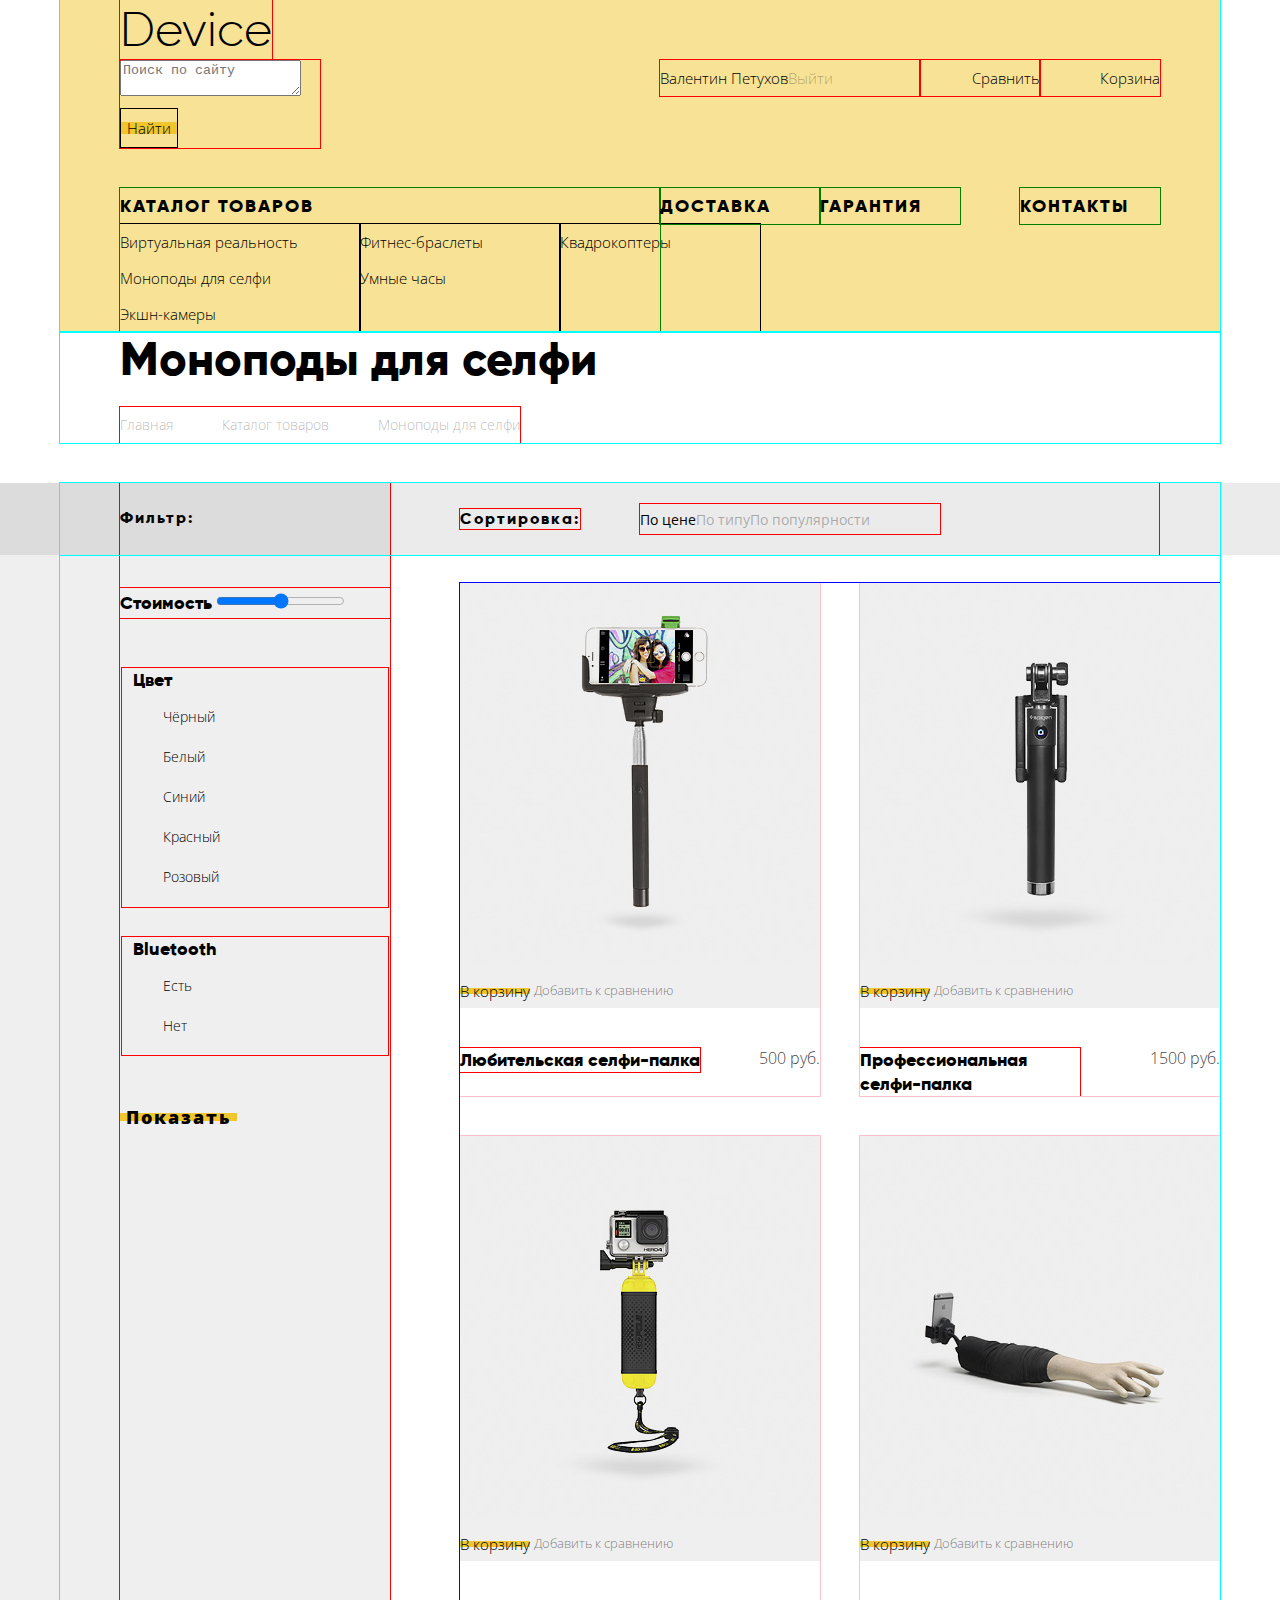
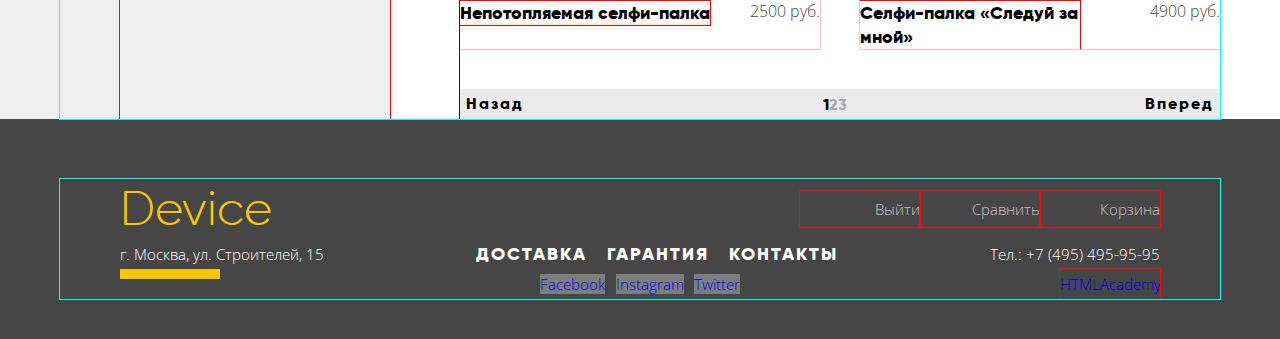
==== catalog-monopodes.html @ 59c5d72b "Сетка" ====
<!DOCTYPE html>
<html lang="ru">
  <head>
    <meta charset="utf-8">
    <title>HTML Academy: Девайс</title>
    <link href="https://fonts.googleapis.com/css?family=Open+Sans:300,400&amp;subset=cyrillic" rel="stylesheet">
    <link rel="stylesheet" href="css/normalize.css">
    <link rel="stylesheet" href="css/style.css">
  </head>
  <body>
  	<h1 class="visually-hidden">Интернет-магазин новейших гаджетов Device</h1>
  	<header class="main-header container">
    	<p class="logo in-header"><a href="index.html">Device</a></p>
  		<section class="main-header-user">
    		<h2 class="visually-hidden">Пользовательский блок</h2>
     		<form action="#" method="get" class="user-search-form">
     			<label for="header-search" class="visually-hidden">Поиск по сайту</label>
     			<textarea id="header-search" name="header-search" placeholder="Поиск по сайту"></textarea>
					<button class="btn user-search-btn" type="submit">Найти</button>
  			</form>
  			<ul class="user-actions-list in-header">
  				<li class="user-actions-item">
  					<ul class="user-login-list">
  						<li class="user-login-item">
  							<a href="#" class="user-name">Валентин Петухов</a>
  						</li>
  						<li class="user-login-item">
  							<a href="#" class="user-logout">Выйти</a>
  						</li>
  					</ul>
  				</li>
  				<li class="user-actions-item">
  					<a href="#" class="user-compare">Сравнить</a>
  				</li>
  				<li class="user-actions-item">
  					<a href="#" class="user-cart">Корзина</a>
  				</li>
  			</ul>
  		</section>
  		<nav class="main-navigation">
  			<h2 class="visually-hidden">Главное меню</h2>
  			<ul class="main-navigation-list in-header">
  				<li class="main-navigation-item">
  					<a href="#">Каталог товаров</a>
  					<div class="secondary-menu-container">
  						<ul class="secondary-menu-list">
  							<li class="secondary-menu-item"><a href="#">Виртуальная реальность</a></li>
  							<li class="secondary-menu-item"><a href="catalog-monopodes.html">Моноподы для селфи</a></li>
  							<li class="secondary-menu-item"><a href="#">Экшн-камеры</a></li>
  						</ul>
  						<ul class="secondary-menu-list">
  							<li class="secondary-menu-item"><a href="#">Фитнес-браслеты</a></li>
  							<li class="secondary-menu-item"><a href="#">Умные часы</a></li>
  						</ul>
  						<ul class="secondary-menu-list">
  							<li class="secondary-menu-item"><a href="#">Квадрокоптеры</a></li>
  						</ul>
  					</div>
  				</li>
  				<li class="main-navigation-item"><a href="#">Доставка</a></li>
  				<li class="main-navigation-item"><a href="#">Гарантия</a></li>
  				<li class="main-navigation-item"><a href="#">Контакты</a></li>
  			</ul>
  		</nav>
  	</header>
  	<main>
  		<div class="container">
  			<h1 class="page-title">Моноподы для селфи</h1>
  			
  			<ul class="breadcrumbs">
  			    		
  			    		<li><a href="index.html">Главная</a></li>
  			    		<li><a href="catalog.html">Каталог товаров</a></li>
  			    		<li class="breadcrumbs-current">Моноподы для селфи</li>
  			    		
  			    	</ul>
  		</div>
    	<div class="catalog-wrapper">
    		<div class="container">
    			<section class="filter">
    				
    			      	<h2>Фильтр:</h2>
    			      	
    			      	<div class="filter-cost">
    			      		
    			      		<label for="cost">Стоимость</label>
    			      		<input type="range" name="cost" id="cost">
    			      		
    			      	</div>
    			      	
    			      	<fieldset class="filter-color">
    			      		
    			      		<legend>Цвет</legend>
    			      		<ul class="filter-color-list">
    			      			<li class="filter-color-option">
    			      				<input class="visually-hidden filter-input filter-input-checkbox" type="checkbox" name="black" id="black" checked>
    			      				<label for="black">Чёрный</label>
    			      			</li>
    			      			<li class="filter-color-option">
    			      				<input class="visually-hidden filter-input filter-input-checkbox" type="checkbox" name="white" id="white">
    			      				<label for="white">Белый</label>
    			      			</li>
    			      			<li class="filter-color-option">
    			      				<input class="visually-hidden filter-input filter-input-checkbox" type="checkbox" name="blue" id="blue" checked>
    			      				<label for="blue">Синий</label>
    			      			</li>
    			      			<li class="filter-color-option">
    			      				<input class="visually-hidden filter-input filter-input-checkbox" type="checkbox" name="red" id="red" checked>
    			      				<label for="red">Красный</label>
    			      			</li>
    			      			<li class="filter-color-option">
    			      				<input class="visually-hidden filter-input filter-input-checkbox" type="checkbox" name="pink" id="pink">
    			      				<label for="pink">Розовый</label>
    			      			</li>
    			      		</ul>
    			      		
    			      	</fieldset>
    			      	
    			      	<fieldset class="filter-bluetooth">
    			      		
    			      		<legend>Bluetooth</legend>
    			      		<ul class="filter-bluetooth-list">
    			      			<li class="filter-bluetooth-option">
    			      				<input class="visually-hidden filter-input filter-input-radio" type="radio" name="bluetooth" id="yes" value="yes" checked>
    			      				<label for="yes">Есть</label>
    			      			</li>
    			      			<li class="filter-bluetooth-option">
    			      				<input class="visually-hidden filter-input filter-input-radio" type="radio" name="bluetooth" id="no" value="no" checked>
    			      				<label for="no">Нет</label>
    			      			</li>
    			      		</ul>
    			      		
    			      	</fieldset>
    			      	
    			      	<p class="filter-show">
    			      		<button class="btn filter-btn" type="submit">Показать</button>
    			      	</p>
    			      
    			</section>
    			<div class="sort-and-catalog">
    				<section class="sort">
    					
    					<div class="container">
    						<h2>Сортировка:</h2>
    						
    						<ul class="sort-list">
    							<li class="sort-item sort-item-current"><a href="#">По цене</a></li>
    							<li class="sort-item"><a href="#">По типу</a></li>
    							<li class="sort-item"><a href="#">По популярности</a></li>
    						</ul>
    						
    						<ul class="sort-controls">
    							<li class="sort-controls-item">
    								<a href="#" class="sort-up">По возрастанию</a>
    							</li>
    							<li class="sort-controls-item sort-controls-item-current">
    								<a href="#" class="sort-down">По убыванию</a>
    							</li>
    						</ul>
    					</div>
    					
    				</section>
    				
    				<section class="catalog">
    					
    				      	<h2 class="visually-hidden">Подходящие товары</h2>
    				      	
    				      	<ul class="catalog-list">
    				      		
    				      		<li class="catalog-item">
    				      		<div class="catalog-item-info">
    				      			<h3>Любительская селфи-палка</h3>
    				      			<span class="catalog-item-price">500 руб.</span>
    				      		</div>
    				      		<div class="catalog-item-picture">
    				      			<img src="img/catalog1.jpg" alt="Любительская селфи-палка" width="360" height="380">
    				      			<a href="#" class="catalog-item-hover btn catalog-item-btn">В корзину</a>
    				      			<a href="#" class="catalog-item-hover catalog-compare">Добавить к сравнению</a>
    				      		</div>
    				      	</li>
    				      		<li class="catalog-item">
    				      		<div class="catalog-item-info">
    				      			<h3>Профессиональная селфи-палка</h3>
    				      			<span class="catalog-item-price">1500 руб.</span>
    				      		</div>
    				      		<div class="catalog-item-picture">
    				      			<img src="img/catalog2.jpg" alt="Профессиональная селфи-палка" width="360" height="380">
    				      			<a href="#" class="catalog-item-hover btn catalog-item-btn">В корзину</a>
    				      			<a href="#" class="catalog-item-hover catalog-compare">Добавить к сравнению</a>
    				      		</div>
    				      	</li>
    				      		<li class="catalog-item">
    				      		<div class="catalog-item-info">
    				      			<h3>Непотопляемая селфи-палка</h3>
    				      			<span class="catalog-item-price">2500 руб.</span>
    				      		</div>
    				      		<div class="catalog-item-picture">
    				      			<img src="img/catalog3.jpg" alt="Непотопляемая селфи-палка" width="360" height="380">
    				      			<a href="#" class="catalog-item-hover btn catalog-item-btn">В корзину</a>
    				      			<a href="#" class="catalog-item-hover catalog-compare">Добавить к сравнению</a>
    				      		</div>
    				      	</li>
    				      		<li class="catalog-item catalog-item-new">
    				      		<div class="catalog-item-info">
    				      			<h3>Селфи-палка «Следуй за мной»</h3>
    				      			<span class="catalog-item-price">4900 руб.</span>
    				      		</div>
    				      		<div class="catalog-item-picture">
    				      			<img src="img/catalog4.jpg" alt="Селфи-палка «Следуй за мной»" width="360" height="380">
    				      			<a href="#" class="catalog-item-hover btn catalog-item-btn">В корзину</a>
    				      			<a href="#" class="catalog-item-hover catalog-compare">Добавить к сравнению</a>
    				      		</div>
    				      	</li>
    				      		
    				      	</ul>
    				      	
    				      	<div class="pagination">
    				      		<button class="pagination-btn pagination-btn-prev" type="button">Назад</button>
    				      		<ul class="pagination-list">
    				      		    			
    				      		  <li class="pagination-item pagination-item-current"><a>1</a></li>
    				      		  <li class="pagination-item"><a href="#">2</a></li>
    				      		  <li class="pagination-item"><a href="#">3</a></li>
    				      		    			
    				      		</ul>
    				      		<button class="pagination-btn pagination-btn-next" type="button">Вперед</button>
    				      	</div>
    				      	
    				</section>
    			</div>
    		</div>
    	</div>
   	</main>
  	<footer class="main-footer">
  		<div class="container">
				<section class="main-footer-user">
     			<h2 class="visually-hidden">Пользовательский блок</h2>
     			<p class="logo in-footer"><a href="index.html">Device</a></p>
     			<ul class="user-actions-list in-footer">
  					<li class="user-actions-item">
  					<a href="#">Выйти</a>
  				</li>
  					<li class="user-actions-item">
  					<a href="#">Сравнить</a>
  				</li>
  					<li class="user-actions-item">
  					<a href="#">Корзина</a>
  				</li>
  				</ul>
				</section>
				<section class="main-footer-conditions">
					<h2 class="visually-hidden">Условия покупки</h2>
					<p class="address">г. Москва, ул. Строителей, 15</p>
  				<ul class="main-navigation-list in-footer">
  					<li class="main-navigation-item"><a href="#">Доставка</a></li>
  					<li class="main-navigation-item"><a href="#">Гарантия</a></li>
  					<li class="main-navigation-item"><a href="#">Контакты</a></li>
  				</ul>
  				<p class="phone">Тел.: +7 (495) 495-95-95</p>
				</section>
				<section class="main-footer-social">
					<h2 class="visually-hidden">Device в социальных сетях</h2>
					<ul class="social-buttons">
  					<li><a class="social-btn social-fb" href="#">Facebook</a></li>
  					<li><a class="social-btn social-in" href="#">Instagram</a></li>
  					<li><a class="social-btn social-tw" href="#">Twitter</a></li>
  				</ul>
  				<p class="copyright">
  					<a class="copyright-icon" href="https://htmlacademy.ru/intensive/htmlcss">HTMLAcademy</a>
  				</p>
				</section>
  		</div>
  	</footer>
  </body>
</html>
---- css/style.css ----
/*  1 Базовая стилизация  */

@font-face {
	font-family: "Gilroy";
	font-style: normal;
	font-weight: 300;
	src: url("../fonts/gilroylight.woff2") format("woff2"),
			 url("../fonts/gilroylight.woff") format("woff");
}

@font-face {
	font-family: "Gilroy";
	font-style: normal;
	font-weight: 900;
	src: url("../fonts/gilroyextrabold.woff2") format("woff2"),
			 url("../fonts/gilroyextrabold.woff") format("woff");
}

/*  1.1 Базовая стилизация всей страницы */

html {
	box-sizing: border-box;
}

*,
*::before,
*::after {
	box-sizing: inherit;
}

body {
	margin: 0;
	padding: 0;
	
	font-family: "Open Sans", "Arial", sans-serif;
	font-size: 15px;
	line-height: 30px;
	font-weight: 300;
	color: #464646;
	
	background-color: #ffffff;
}

.visually-hidden {
	position: absolute;
	width: 1px;
	height: 1px;
	margin: -1px;
	border: 0;
	padding: 0;
	clip: rect(0, 0, 0, 0);
	overflow: hidden;
}

a {
	text-decoration: none;
}

.btn {
	font: inherit;
	
	text-align: center;
	color: rgba(0, 0, 0, 1);
	vertical-align: middle;
	
	background-color: transparent;
	background-image: linear-gradient(to bottom, transparent 33%, #f0c52e 33%, #f0c52e 66%, transparent 66%);
	border: none;
}

.btn:hover,
.btn:focus {
	background-color: #f0c52e;
	color: rgba(0, 0, 0, 1);
}

.btn:active {
	color: rgba(0, 0, 0, 0.3);
}

/*  1.2 Базовая стилизация шапки */

.main-header {
	color: #000000;
	font-size: 15px;
	line-height: 36px;
	
	background-color: #f7e296;
}

.logo {
	margin: 0;
	padding: 0;
}

.logo a {
	font-family: "Gilroy", "Arial", sans-serif;
	font-size: 48px;
	line-height: 60px;
}

.logo.in-header a {
	color: rgba(0, 0, 0, 1);
}

.logo.in-header a[href]:hover,
.logo.in-header a[href]:focus {
	color: rgba(0, 0, 0, 0.6);
}

.logo.in-header a[href]:active {
	color: rgba(0, 0, 0, 0.3);
}

.user-search-form input[type="search"] {
	background-color: transparent;
	border: none;
	outline: 1px solid black;
}

.user-search-label {
	opacity: 0.3;
}
/*
.user-search-form input[type="search"] ~ .user-search-btn {
	opacity: 0;
}

.user-search-form input[type="search"]:focus ~ .user-search-btn {
	opacity: 1;
}
*/
.user-search-form input[type="search"]:hover + .user-search-label {
	opacity: 0.6;
}

.user-search-form input[type="search"]:focus {
	border-bottom: 1px solid black;
	outline: none;
}
/*
.user-search-form input[type="search"]:focus + .user-search-label {
	opacity: 0;
}
*/
.user-search-btn {
	font: inherit;
	border: 1px solid #000000;
	background-color: transparent;
}

.user-search-btn:hover,
.user-search-btn:focus,
.user-search-btn:active {
	background-color: #000000;
	color: #ffffff;
}

.user-search-btn:active {
	color: rgba(255, 255, 255, 0.3);
}

.user-actions-list,
.user-login-list,
.main-navigation-list,
.secondary-menu-list {
	list-style: none;
	margin: 0;
	padding: 0;
}

.user-actions-list a {
	color: #000000;
	background-color: transparent;
}

.user-actions-list .user-name,
.user-actions-list .user-login {
	color: #000000;
}

.user-actions-list .user-logout {
	color: rgba(0, 0, 0, 0.3);
}

.user-actions-list a:hover,
.user-actions-list a:focus {
	color: rgba(0, 0, 0, 0.6);
}

.user-actions-list .user-logout:hover,
.user-actions-list .user-logout:focus {
	color: rgba(0, 0, 0, 1);
}

.user-actions-list a:active {
	color: rgba(0, 0, 0, 0.3);
}

.user-actions-list .user-logout:active {
	color: rgba(0, 0, 0, 0.6);
}

.user-actions-item {
	text-align: right;
}


.main-navigation-list a {
	color: #000000;
}

.main-navigation-list a:hover,
.main-navigation-list a:focus {
	color: rgba(0, 0, 0, 0.6);
}

.main-navigation-list a:active {
	color: rgba(0, 0, 0, 0.3);
}

.main-navigation-item > a {
	text-transform: uppercase;
	font-family: "Gilroy", "Arial", sans-serif;
	font-weight: 900;
	font-size: 18px;
	line-height: 24px;
	letter-spacing: 2px;
}

/*  1.3 Базовая стилизация основного содержимого главной страницы*/
/*  1.3.1 Базовая стилизация промо-слайдера  */

.promo-slides-list,
.slider-controls {
	list-style: none;
	margin: 0;
	padding: 0;
}

.slide-title {
	font-family: "Gilroy", "Arial", sans-serif;
	font-weight: 900;
	font-size: 47px;
	line-height: 56px;
	color: #000000;
}

.slide-detail-btn {
	font-family: "Gilroy", "Arial", sans-serif;
	font-weight: 900;
	font-size: 18px;
	line-height: 24px;
	letter-spacing: 2px;
}

.slide-info-table thead {
	font-size: 13px;
	line-height: 20px;
}

.slide-info-table tbody {
	font-family: "Gilroy", "Arial", sans-serif;
	font-weight: 300;
	font-size: 36px;
	line-height: 42px;
	color: #000000;
}

/*  1.3.2 Базовая стилизация галереи продуктов  */

.product-list {
	list-style: none;
	margin: 0;
	padding: 0;
}

.product-item h3 {
	font-family: "Gilroy", "Arial", sans-serif;
	font-weight: 900;
	font-size: 18px;
	line-height: 24px;
	color: #000000;
}

.product-image {
	background-color: rgba(240, 197, 46, 0.5);
}

.product-item:hover .product-image,
.product-item:focus .product-image {
	background-color: rgba(240, 197, 46, 1);
}

.product-item:active .product-image {
	background-color: rgba(240, 197, 46, 1);
}

.product-item:active img,
.product-item:active h3 {
	opacity: 0.3;
}

/*  1.3.3 Базовая стилизация слайдера сервисов  */

.services {
	background-color: #e5e5e5;
}

.service-buttons,
.service-list {
	list-style: none;
	margin: 0;
	padding: 0;
}

.service-btn {
	font-family: "Gilroy", "Arial", sans-serif;
	font-weight: 900;
	font-size: 18px;
	line-height: 24px;
	letter-spacing: 2px;
	cursor: pointer;
}

.service-btn:active,
.service-btn-current,
.service-btn-current:hover,
.service-btn-current:focus,
.service-btn-current:active {
	background-color: #000000;
	background-image: none;
	color: #f7e184;
	cursor: default;
}

.service-title {
	font-family: "Gilroy", "Arial", sans-serif;
	font-weight: 900;
	font-size: 47px;
	line-height: 55px;
	color: #000000;
}

/*  1.3.4 Базовая стилизация галереи брэндов */

.brand-list {
	list-style: none;
	margin: 0;
	padding: 0;
}

.brand-item {
	cursor: pointer;
}

.brand-item img {
	opacity: 0.2;
}

.brand-item:hover img {
	opacity: 1;
}

/*  1.3.5 Базовая стилизация блока О НАС и КОНТАКТЫ */

.about-us-title,
.contacts-title {
	margin: 0;
	padding: 0;
	font-family: "Gilroy", "Arial", sans-serif;
	font-weight: 900;
	font-size: 47px;
	line-height: 55px;
	color: #000000;
}

.delivery-list {
	list-style: none;
	margin: 0;
	padding: 0;
}

.delivery-item {
	font-family: "Gilroy", "Arial", sans-serif;
	font-weight: 900;
	font-size: 16px;
	line-height: 40px;
	color: #000000;
}

/*  1.4 Базовая стилизация основного содержимого внутренних страниц*/

/*  1.4.1 Базовая стилизация хлебных крошек*/

.page-title {
	font-family: "Gilroy", "Arial", sans-serif;
	font-weight: 900;
	font-size: 47px;
	line-height: 55px;
	color: #000000;
}

.breadcrumbs {
	list-style: none;
	margin: 0;
	padding: 0;
}

.breadcrumbs a,
.breadcrumbs-current {
	font-size: 14px;
	line-height: 36px;
	color: rgba(0, 0, 0, 0.3);
}

.breadcrumbs a:hover,
.breadcrumbs a:focus {
	color: rgba(0, 0, 0, 0.6);
}

.breadcrumbs a:active {
	color: rgba(0, 0, 0, 0.1);
}

/*  1.4.2 Базовая стилизация фильтра*/

.filter {
	background-color: #efefef;
}

.filter h2,
.sort h2 {
	font-family: "Gilroy", "Arial", sans-serif;
	font-weight: 900;
	font-size: 16px;
	line-height: 20px;
	color: #000000;
	letter-spacing: 2px;
}

.filter-cost label,
.filter-color legend,
.filter-bluetooth legend {
	font-family: "Gilroy", "Arial", sans-serif;
	font-weight: 900;
	font-size: 18px;
	line-height: 24px;
	color: #000000;
}

.filter-color,
.filter-bluetooth {
	border: none;
}

.filter-color-list,
.filter-bluetooth-list {
	list-style: none;
	margin: 0;
	padding: 0;
} 

.filter-color-option label,
.filter-bluetooth-option label {
	font-size: 14px;
	line-height: 40px;
	color: #000000;
}

.filter-btn {
	font-size: 18px;
	line-height: 24px;
	letter-spacing: 2px;
	font-weight: 900;
}

/*  1.4.3 Базовая стилизация сортировки*/

.sort {
	background-color: rgba(0, 0, 0, 0.08);
}

.sort-list,
.sort-controls {
	list-style: none;
	margin: 0;
	padding: 0;
}

.sort-item a {
	font-weight: 400;
	font-size: 14px;
	line-height: 18px;
	color: rgba(0, 0, 0, 0.3);
}

.sort-item a:hover,
.sort-item a:focus {
	color: rgba(0, 0, 0, 0.6);
}

.sort-item a:active {
	color: rgba(0, 0, 0, 1);
}

.sort-item-current a,
.sort-item-current a:hover,
.sort-item-current a:focus,
.sort-item-current a:active {
	color: rgba(0, 0, 0, 1);
}

.sort-controls-item a {
	font-size: 0;
}

/*  1.4.4 Базовая стилизация каталога*/

.catalog {
	background-color: #ffffff;
}

.catalog-list {
	list-style: none;
	margin: 0;
	padding: 0;
}

.catalog-item h3 {
	font-family: "Gilroy", "Arial", sans-serif;
	font-weight: 900;
	font-size: 18px;
	line-height: 24px;
	color: #000000;
}

.catalog-item-price {
	font-weight: 300;
	font-size: 16px;
	line-height: 20px;
}

.catalog-item-picture {
	background-color: #efefef;
}

.catalog-compare {
	font-size: 13px;
	line-height: 36px;
	color: rgba(0, 0, 0, 0.5);
}

.catalog-compare:hover,
.catalog-compare:focus {
	color: rgba(0, 0, 0, 1);
}

.catalog-compare:active {
	color: rgba(0, 0, 0, 0.2);
}

.pagination-list {
	list-style: none;
	margin: 0;
	padding: 0;
}

.pagination {
	background-color: rgba(0, 0, 0, 0.08);
}

.pagination-item a {
	font-family: "Gilroy", "Arial", sans-serif;
	font-weight: 900;
	font-size: 16px;
	line-height: 20px;
	color: rgba(0, 0, 0, 0.3);
}

.pagination-item a:hover,
.pagination-item a:focus {
	color: rgba(0, 0, 0, 0.6);
}

.pagination-item a:active {
	color: rgba(0, 0, 0, 1);
}

.pagination-item-current a,
.pagination-item-current a:hover,
.pagination-item-current a:focus,
.pagination-item-current a:active {
	color: rgba(0, 0,0, 1);
}

.pagination-btn {
	border: none;
	background-color: transparent;
	font-family: "Gilroy", "Arial", sans-serif;
	font-weight: 900;
	font-size: 16px;
	line-height: 20px;
	color: rgba(0, 0, 0, 1);
	letter-spacing: 2px;
}

.pagination-btn:hover,
.pagination-btn:focus {
	background-color: rgba(0, 0, 0, 0.08);
}

.pagination-btn:active {
	background-color: rgba(0, 0, 0, 0.08);
	color: rgba(0, 0, 0, 0.3);
}

/*  1.5 Базовая стилизация подвала */

.main-footer {
	background-color: #464646;
	color: #ffffff;
}

.logo.in-footer a {
	color: #ffc600;
}

.logo.in-footer a[href]:hover,
.logo.in-footer a[href]:focus {
	opacity: 0.6;
}

.logo.in-footer a[href]:active {
	opacity: 0.3;
}

.user-actions-list.in-footer a {
	color: rgba(255, 255, 255, 0.7);
	line-height: 36px;
}

.user-actions-list.in-footer a:hover,
.user-actions-list.in-footer a:focus {
	color: rgba(255, 255, 255, 1);
}

.user-actions-list.in-footer a:active {
	color: rgba(255, 255, 255, 0.3);
}

.main-navigation-list.in-footer a {
	color: rgba(255, 255, 255, 1);
}

.main-navigation-list.in-footer a:hover,
.main-navigation-list.in-footer a:focus {
	color: rgba(255, 255, 255, 0.6);
}

.main-navigation-list.in-footer a:active {
	color: rgba(255, 255, 255, 0.3);
}

.social-buttons {
	list-style: none;
	margin: 0;
	padding: 0;
}

.social-btn {
	background-color: rgba(255, 255, 255, 0.3);
}

.social-btn:hover,
.social-btn:focus {
	background-color: rgba(255, 255, 255, 0.6);
}

.social-btn:active {
	background-color: rgba(255, 255, 255, 0.1);
}

/*  1.6 Базовая стилизация модальных окон */

.btn-close {
	border: none;
	background-color: rgba(240, 197, 46, 0.5);
}

.btn-close:hover,
.btn-close:focus {
	background-color: rgba(240, 197, 46, 1);
	outline: none;
	border: none;
}

.btn-close:active {
	outline: none;
	border: none;
	background-color: rgba(240, 197, 46, 0.3);
}


/*  1.6.1 Базовая стилизация формы обратной связи */

.feedback-form {
	background-color: #ffffff;
	
}

.feedback-form label {
	font-family: "Gilroy", "Arial", sans-serif;
	font-weight: 900;
	font-size: 18px;
	line-height: 18px;
	color: #000000;
}

.feedback-form input[type="text"],
.feedback-form input[type="email"],
.feedback-form textarea {
	border: none;
	background-color: rgba(229, 229, 229, 0.5);
	color: rgba(70, 70, 70, 0.4);
}

.feedback-form input[type="text"]:hover,
.feedback-form input[type="email"]:hover,
.feedback-form textarea:hover {
	background-color: rgba(229, 229, 229, 0.8);
}

.feedback-form input[type="text"]:focus,
.feedback-form input[type="email"]:focus,
.feedback-form textarea:focus {
	background-color: #ffffff;
	outline: 3px solid #f0c52e;
	color: rgba(70, 70, 70, 1);
} 

.feedback-form input[type="text"]:invalid,
.feedback-form input[type="email"]:invalid,
.feedback-form textarea:invalid {
	background-color: rgba(237, 181, 181, 0.5);
	color: rgba(70, 70, 70, 0.4);
} 

/*  1.6.2 Базовая стилизация карты */

/*  2 Сетка  */
/*  2.1 Центровщик для всего проекта  */

.container {
	width: 1160px;
	margin: 0 auto;
	padding: 0 60px;
	
	outline: 1px solid aqua;
}

/*  2.2 Сетка шапки  */

.main-header {
	display: flex;
	flex-direction: column;
	align-items: stretch;
}

.logo.in-header {
	outline: 1px solid red;
	align-self: flex-start;
}

.main-header-user {
	display: flex;
	justify-content: space-between;
	margin-bottom: 40px;
	align-items: flex-start;
}

.user-search-form {
	outline: 1px solid red;
	width: 200px;
}

.user-actions-list {
	width: 500px;
	display: flex;
}

.in-header .user-actions-item {
	width: 120px;
	outline: 1px solid red;
}

.in-header .user-actions-item:first-child {
	flex-grow: 1;
}

.user-login-list {
	display: flex;
}

.main-navigation-list {
	display: flex;
}

.in-header .main-navigation-item:nth-child(1) {
	outline: 1px solid green;
	width: 540px;
}

.in-header .main-navigation-item:nth-child(2) {
	width: 160px;
	outline: 1px solid green;
	align-self: flex-start;
}

.in-header .main-navigation-item:nth-child(3) {
	width: 140px;
	outline: 1px solid green;
	align-self: flex-start;
}

.in-header .main-navigation-item:nth-child(4) {
	width: 140px;
	outline: 1px solid green;
	margin-left: 60px;
	align-self: flex-start;
}

.secondary-menu-list {
	width: 200px;
	flex-shrink: 0;
	outline: 1px solid black;
}

.secondary-menu-list:first-child {
	width: 240px;
}

.secondary-menu-container {
	display: flex;
}

/*  2.3 Сетка основного содержимого главной страницы*/
/*  2.3.1 Сетка промо-слайдера  */

.promo-slider {
	position: relative;
	margin-bottom: 100px;
	display: flex;
	flex-direction: column;
	align-items: flex-end;
}

.promo-slides-item {
	display: flex;
	justify-content: flex-end;
}

.promo-slides-item:nth-child(1) .slide-image {
	width: 384px;
	outline: 1px solid pink;
}

.promo-slides-item:nth-child(2) .slide-image {
	width: 345px;
	outline: 1px solid pink;
}

.promo-slides-item:nth-child(3) .slide-image {
	width: 526px;
	outline: 1px solid pink;
}

.slide-info {
	width: 500px;
	
	outline: 1px solid red;
}

.slider-controls {
	width: 350px;
	outline: 1px solid red;
	display: flex;
	justify-content: space-between;
}

/*  2.3.2 Сетка галереи продуктов  */

.product-gallery {
	margin-bottom: 100px;
}

.product-list {
	display: flex;
	justify-content: space-between;
	margin-left: -60px;
	margin-right: -60px;
}

.product-item {
	width: 160px;
	outline: 1px solid red;
}

.product-name {
	margin: 0;
	padding: 0;
}

.product-image {
	width: 160px;
	height: 160px;
	margin-bottom: 40px;
	display: flex;
	justify-content: center;
	align-items: center;
}

/*  2.3.3 Сетка слайдера сервисов  */

.services {
	margin-bottom: 100px;
}

.services .container {
	display: flex;
	justify-content: space-between;
}

.service-buttons {
	width: 280px;
	margin-left: -60px;
	outline: 1px solid red;
}

.service-list {
	width: 700px;
	outline: 1px solid blue;
}

.service-item {
	padding-right: 280px;
}

.service-title {
	margin: 0;
	padding: 0;
}

/*  2.3.4 Сетка галереи брэндов */

.brand-gallery {
	margin-bottom: 100px;
}

.brand-list {
	margin-left: -60px;
	margin-right: -60px;
	display: flex;
	justify-content: space-between;
}

.brand-item {
	width: 260px;
	outline: 1px solid red;
}

/*  2.3.5 Сутка блока О НАС и КОНТАКТЫ */

.about-container {
	display: flex;
	justify-content: space-between;
}

.about-us {
	width: 560px;
	outline: 1px solid red;
	margin-left: -60px;
}

.contacts {
	width: 560px;
	outline: 1px solid red;
	margin-right: -60px;
}

.about-us,
.contacts {
	display: flex;
	flex-direction: column;
}

.delivery-list {
	margin-top: 50px;
	margin-bottom: 50px;
}

.about-us-btn,
.contacts-btn {
	margin-top: auto;
}

/*  2.4 Сетка основного содержимого внутренних страниц*/

/*  2.4.1 Сетка хлебных крошек*/

.page-title {
	margin: 0;
	padding: 0;
	margin-bottom: 20px;
}

.breadcrumbs {
	outline: 1px solid red;
	width: 400px;
	display: flex;
	justify-content: space-between;
	margin-bottom: 40px;
}

/*  2.4.2 Сетка фильтра*/

.catalog-wrapper {
	background-image: -webkit-gradient(linear, left top, right top, color-stop(50%, #efefef), color-stop(50%, #fff));
	background-image: linear-gradient(to right, #efefef 50%, #fff 50%);
}

.catalog-wrapper > .container {
	display: -webkit-box;
	display: -ms-flexbox;
	display: flex;
	-webkit-box-pack: justify;
	-ms-flex-pack: justify;
	justify-content: space-between;
	background-image: linear-gradient(to right, #efefef 330px, #fff 330px);
}

.filter {
	width: 270px;
	outline: 1px solid red;
	display: flex;
	flex-direction: column;
}

.filter h2 {
	margin: 0;
	padding: 0;
	padding-top: 25px;
	margin-bottom: 60px;
}

.filter-cost {
	outline: 1px solid red;
	margin-bottom: 50px;
}

.filter-color,
.filter-bluetooth {
	outline: 1px solid red;
	margin-bottom: 30px;
}

.filter-color-option,
.filter-bluetooth-option {
	padding-left: 30px;
}

/*  2.4.3 Сетка сортировки и каталога*/

.catalog {
	margin-top: 100px;
	width: 760px;
	outline: 1px solid blue;
}

.sort {
	position: absolute;
	left: 0;
	right: 0;
	background-color: rgba(0, 0, 0, 0.08);
}

.sort > .container {
	display: -webkit-box;
	display: -ms-flexbox;
	display: flex;
	-webkit-box-pack: end;
	-ms-flex-pack: end;
	justify-content: flex-end;
	align-items: center;
}

.sort h2 {
	margin: 0;
	padding: 0;
	outline: 1px solid red;
}

.sort-list {
	display: flex;
	width: 300px;
	outline: 1px solid red;
	margin-left: 60px;
}

.sort-controls {
	width: 60px;
	outline: 1px solid red;
	margin-right: -60px;
	margin-left: 220px;
}

.sort-and-catalog {
	width: 760px;
	margin-right: -60px;
}

.catalog-list {
	display: -webkit-box;
	display: -ms-flexbox;
	display: flex;
	-webkit-box-pack: justify;
	-ms-flex-pack: justify;
	justify-content: space-between;
	-ms-flex-wrap: wrap;
	flex-wrap: wrap;
}

.catalog-item {
	width: 360px;
	outline: 1px solid pink;
	display: flex;
	flex-direction: column-reverse;
	justify-content: flex-end;
	margin-bottom: 40px;
}

.catalog-item-picture {
	margin-bottom: 40px;
}

.catalog-item-info {
	display: flex;
	justify-content: space-between;
}

.catalog-item-info h3 {
	margin: 0;
	padding: 0;
	outline: 1px solid red;
	margin-bottom: auto;
}

.catalog-item:nth-child(2n) h3 {
	width: 220px;
}

.pagination {
	display: flex;
	justify-content: space-between;
}

.pagination-list {
	display: flex;
}

/*  2.5 Сетка подвала */

.main-footer {
	padding-top: 60px;
	padding-bottom: 40px;
}

.main-footer > .container {
	display: flex;
	flex-direction: column;
}

.main-footer-user {
	display: flex;
	justify-content: space-between;
	align-items: center;
}

.in-footer.user-actions-list {
	width: 360px;
}

.in-footer .user-actions-item {
	width: 120px;
	outline: 1px solid red;
}


.main-footer-conditions {
	display: flex;
	justify-content: space-between;
}

.main-footer-conditions .address,
.main-footer-conditions .phone {
	margin: 0;
	padding: 0;
}

.in-footer.main-navigation-list {
	flex-grow: 1;
	justify-content: center;
}

.in-footer .main-navigation-item {
	margin-right: 20px;
}

.in-footer .main-navigation-item:last-child {
	margin-right: 0;
}

.main-footer-social::before {
	
	content: "";
	width: 100px;
	height: 10px;
	background-color: #ffc600;
}

.main-footer-social {
	display: flex;
	justify-content: space-between;
}

.social-buttons {
	width: 200px;
	display: flex;
	justify-content: space-between;
	align-items: center;
}

.copyright {
	margin: 0;
	padding: 0;
	width: 100px;
	outline: 1px solid red;
}

/*  2.6 Сетка модальных окон */
/*  2.6.1 Сетка формы обратной связи */

.modal-feedback{
	width: 960px;
	margin-left: auto;
	margin-right: auto;
	outline: 1px solid red;
	padding: 90px 100px;
}

.feedback-form {
	outline: 1px solid black;
}

.feedback-row {
	display: flex;
	justify-content: space-between;
}

.feedback-input {
	margin: 0;
	padding: 0;
	width: 360px;
	outline: 1px solid green;
}

.feedback-input label {
	display: block;
}

.feedback-text {
	outline: 1px solid green;
}

.feedback-text textarea {
	width: 100%;
}


/*  2.6.2 Сетка карты */

.modal-map {
	width: 994px;
	margin-left: auto;
	margin-right: auto;
	outline: 1px solid red;
}
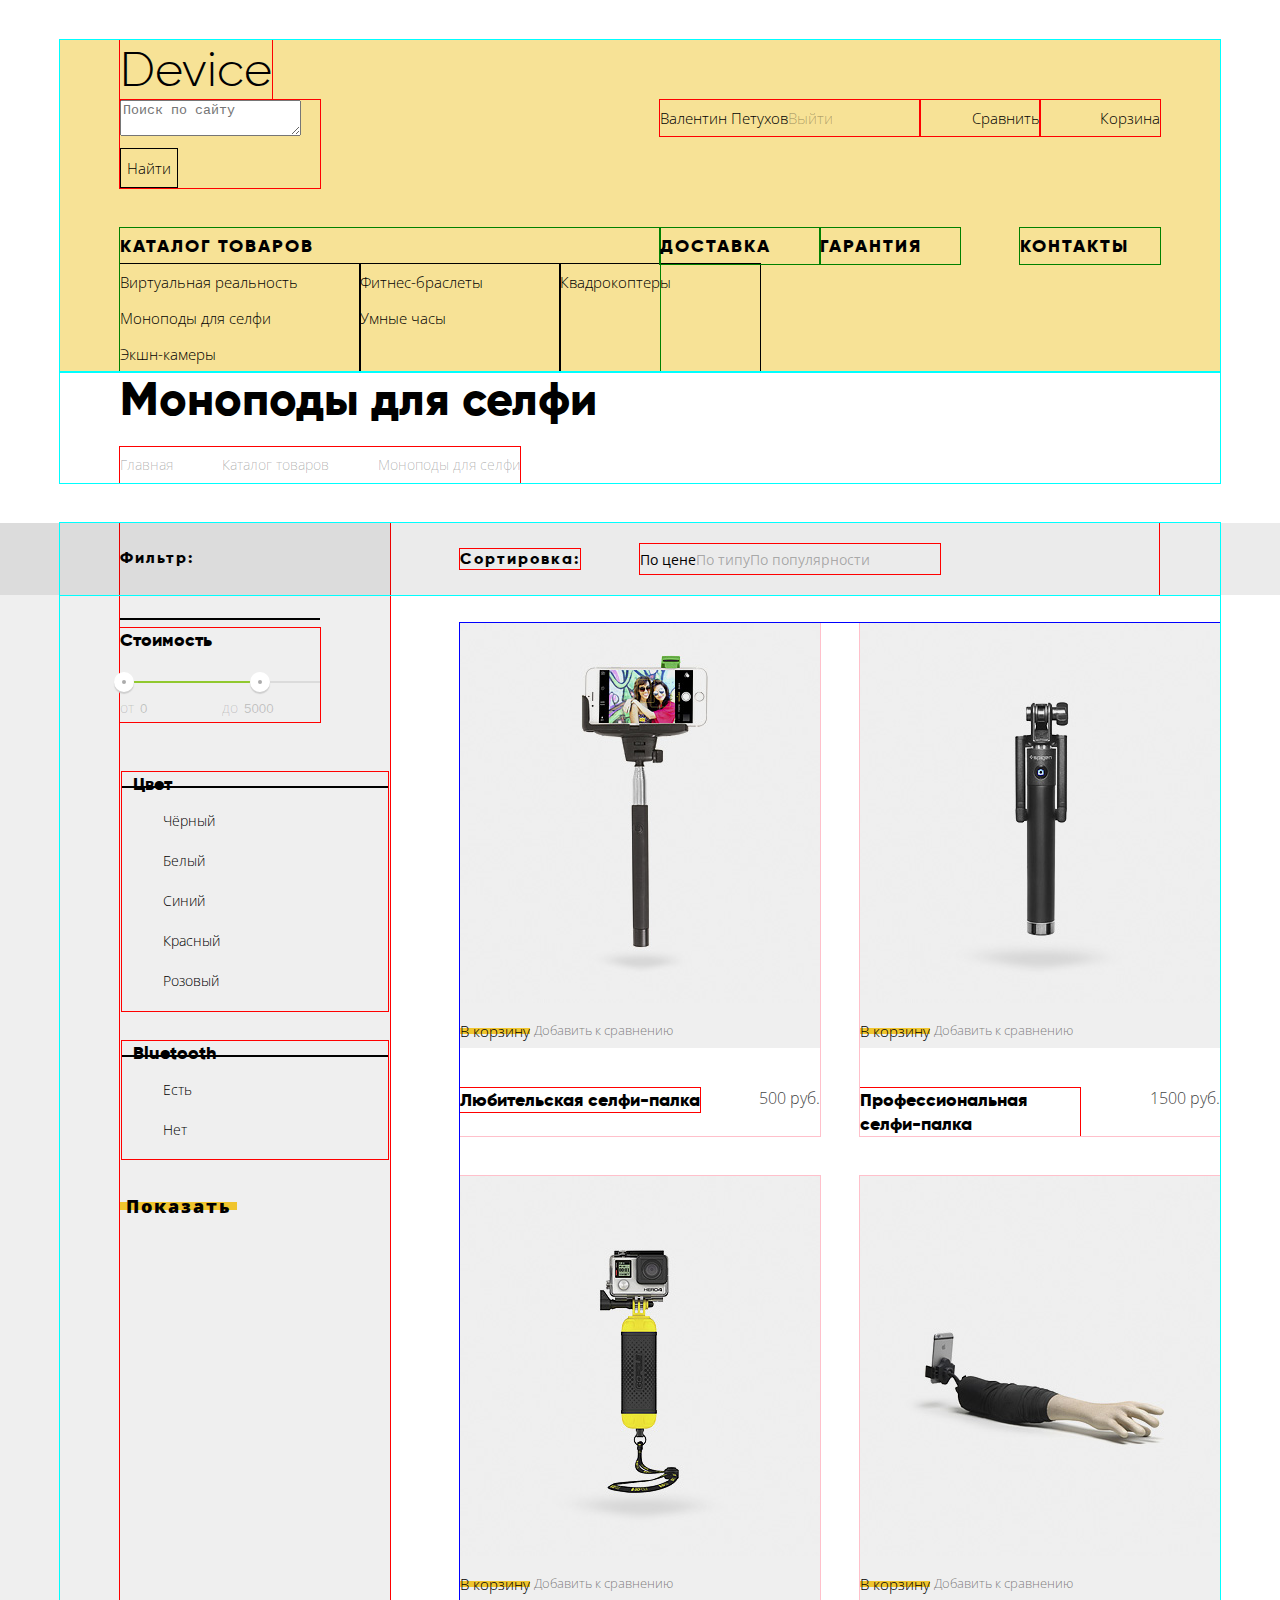
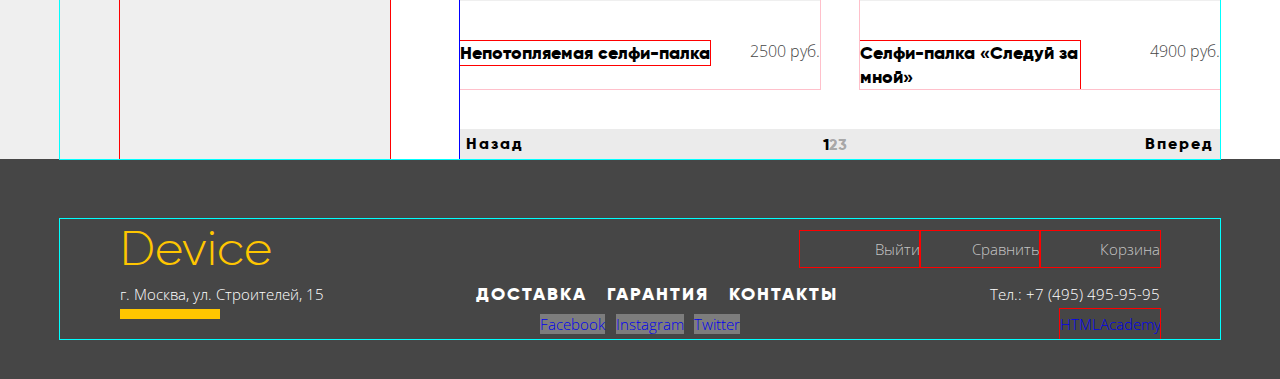
==== commit 3358e886: "Фильтр цены на странице каталога" ====
--- a/catalog-monopodes.html
+++ b/catalog-monopodes.html
@@ -16,7 +16,7 @@
      		<form action="#" method="get" class="user-search-form">
      			<label for="header-search" class="visually-hidden">Поиск по сайту</label>
      			<textarea id="header-search" name="header-search" placeholder="Поиск по сайту"></textarea>
-					<button class="btn user-search-btn" type="submit">Найти</button>
+					<button class="user-search-btn" type="submit">Найти</button>
   			</form>
   			<ul class="user-actions-list in-header">
   				<li class="user-actions-item">
@@ -81,60 +81,71 @@
     				
     			      	<h2>Фильтр:</h2>
     			      	
-    			      	<div class="filter-cost">
+    			      	<form action="#" class="filter-form" method="get">
+    			      		<div class="range-filter">
+    			      			<p class="range-name">Стоимость</p>
+    			      			<div class="range-controls">
+    			      				<div class="range-scale">
+    			      					<div class="range-bar"></div>
+    			      				</div>
+    			      				<div class="range-toggle range-toggle-min"></div>
+    			      				<div class="range-toggle range-toggle-max"></div>
+    			      			</div>
+    			      			<div class="price-controls">
+    			      				<label class="min-price">от <input type="text" name="min-price" value="0"></label>
+    			      				<label class="max-price">до <input type="text" name="max-price" value="5000"></label>
+    			      			</div>
+    			      			
+    			      		</div>
     			      		
-    			      		<label for="cost">Стоимость</label>
-    			      		<input type="range" name="cost" id="cost">
+    			      		<fieldset class="filter-color">
+    			      			
+    			      			<legend>Цвет</legend>
+    			      			<ul class="filter-color-list">
+    			      				<li class="filter-color-option">
+    			      					<input class="visually-hidden filter-input filter-input-checkbox" type="checkbox" name="black" id="black" checked>
+    			      					<label for="black">Чёрный</label>
+    			      				</li>
+    			      				<li class="filter-color-option">
+    			      					<input class="visually-hidden filter-input filter-input-checkbox" type="checkbox" name="white" id="white">
+    			      					<label for="white">Белый</label>
+    			      				</li>
+    			      				<li class="filter-color-option">
+    			      					<input class="visually-hidden filter-input filter-input-checkbox" type="checkbox" name="blue" id="blue" checked>
+    			      					<label for="blue">Синий</label>
+    			      				</li>
+    			      				<li class="filter-color-option">
+    			      					<input class="visually-hidden filter-input filter-input-checkbox" type="checkbox" name="red" id="red" checked>
+    			      					<label for="red">Красный</label>
+    			      				</li>
+    			      				<li class="filter-color-option">
+    			      					<input class="visually-hidden filter-input filter-input-checkbox" type="checkbox" name="pink" id="pink">
+    			      					<label for="pink">Розовый</label>
+    			      				</li>
+    			      			</ul>
+    			      			
+    			      		</fieldset>
     			      		
-    			      	</div>
-    			      	
-    			      	<fieldset class="filter-color">
+    			      		<fieldset class="filter-bluetooth">
+    			      			
+    			      			<legend>Bluetooth</legend>
+    			      			<ul class="filter-bluetooth-list">
+    			      				<li class="filter-bluetooth-option">
+    			      					<input class="visually-hidden filter-input filter-input-radio" type="radio" name="bluetooth" id="yes" value="yes" checked>
+    			      					<label for="yes">Есть</label>
+    			      				</li>
+    			      				<li class="filter-bluetooth-option">
+    			      					<input class="visually-hidden filter-input filter-input-radio" type="radio" name="bluetooth" id="no" value="no" checked>
+    			      					<label for="no">Нет</label>
+    			      				</li>
+    			      			</ul>
+    			      			
+    			      		</fieldset>
     			      		
-    			      		<legend>Цвет</legend>
-    			      		<ul class="filter-color-list">
-    			      			<li class="filter-color-option">
-    			      				<input class="visually-hidden filter-input filter-input-checkbox" type="checkbox" name="black" id="black" checked>
-    			      				<label for="black">Чёрный</label>
-    			      			</li>
-    			      			<li class="filter-color-option">
-    			      				<input class="visually-hidden filter-input filter-input-checkbox" type="checkbox" name="white" id="white">
-    			      				<label for="white">Белый</label>
-    			      			</li>
-    			      			<li class="filter-color-option">
-    			      				<input class="visually-hidden filter-input filter-input-checkbox" type="checkbox" name="blue" id="blue" checked>
-    			      				<label for="blue">Синий</label>
-    			      			</li>
-    			      			<li class="filter-color-option">
-    			      				<input class="visually-hidden filter-input filter-input-checkbox" type="checkbox" name="red" id="red" checked>
-    			      				<label for="red">Красный</label>
-    			      			</li>
-    			      			<li class="filter-color-option">
-    			      				<input class="visually-hidden filter-input filter-input-checkbox" type="checkbox" name="pink" id="pink">
-    			      				<label for="pink">Розовый</label>
-    			      			</li>
-    			      		</ul>
-    			      		
-    			      	</fieldset>
-    			      	
-    			      	<fieldset class="filter-bluetooth">
-    			      		
-    			      		<legend>Bluetooth</legend>
-    			      		<ul class="filter-bluetooth-list">
-    			      			<li class="filter-bluetooth-option">
-    			      				<input class="visually-hidden filter-input filter-input-radio" type="radio" name="bluetooth" id="yes" value="yes" checked>
-    			      				<label for="yes">Есть</label>
-    			      			</li>
-    			      			<li class="filter-bluetooth-option">
-    			      				<input class="visually-hidden filter-input filter-input-radio" type="radio" name="bluetooth" id="no" value="no" checked>
-    			      				<label for="no">Нет</label>
-    			      			</li>
-    			      		</ul>
-    			      		
-    			      	</fieldset>
-    			      	
-    			      	<p class="filter-show">
-    			      		<button class="btn filter-btn" type="submit">Показать</button>
-    			      	</p>
+    			      		<p class="filter-show">
+    			      			<button class="btn filter-btn" type="submit">Показать</button>
+    			      		</p>
+    			      	</form>
     			      
     			</section>
     			<div class="sort-and-catalog">
--- a/css/style.css
+++ b/css/style.css
@@ -19,12 +19,14 @@
 /*  1.1 Базовая стилизация всей страницы */
 
 html {
+	-webkit-box-sizing: border-box;
 	box-sizing: border-box;
 }
 
 *,
 *::before,
 *::after {
+	-webkit-box-sizing: inherit;
 	box-sizing: inherit;
 }
 
@@ -64,6 +66,7 @@
 	vertical-align: middle;
 	
 	background-color: transparent;
+	background-image: -webkit-gradient(linear, left top, left bottom, color-stop(33%, transparent), color-stop(33%, #f0c52e), color-stop(66%, #f0c52e), color-stop(66%, transparent));
 	background-image: linear-gradient(to bottom, transparent 33%, #f0c52e 33%, #f0c52e 66%, transparent 66%);
 	border: none;
 }
@@ -439,7 +442,7 @@
 	letter-spacing: 2px;
 }
 
-.filter-cost label,
+.range-name,
 .filter-color legend,
 .filter-bluetooth legend {
 	font-family: "Gilroy", "Arial", sans-serif;
@@ -762,20 +765,35 @@
 /*  2.2 Сетка шапки  */
 
 .main-header {
-	display: flex;
+	margin-top: 40px;
+	display: -webkit-box;
+	display: -ms-flexbox;
+	display: flex;
+	-webkit-box-orient: vertical;
+	-webkit-box-direction: normal;
+	-ms-flex-direction: column;
 	flex-direction: column;
+	-webkit-box-align: stretch;
+	-ms-flex-align: stretch;
 	align-items: stretch;
 }
 
 .logo.in-header {
 	outline: 1px solid red;
+	-ms-flex-item-align: start;
 	align-self: flex-start;
 }
 
 .main-header-user {
-	display: flex;
+	display: -webkit-box;
+	display: -ms-flexbox;
+	display: flex;
+	-webkit-box-pack: justify;
+	-ms-flex-pack: justify;
 	justify-content: space-between;
 	margin-bottom: 40px;
+	-webkit-box-align: start;
+	-ms-flex-align: start;
 	align-items: flex-start;
 }
 
@@ -786,6 +804,8 @@
 
 .user-actions-list {
 	width: 500px;
+	display: -webkit-box;
+	display: -ms-flexbox;
 	display: flex;
 }
 
@@ -795,14 +815,20 @@
 }
 
 .in-header .user-actions-item:first-child {
+	-webkit-box-flex: 1;
+	-ms-flex-positive: 1;
 	flex-grow: 1;
 }
 
 .user-login-list {
+	display: -webkit-box;
+	display: -ms-flexbox;
 	display: flex;
 }
 
 .main-navigation-list {
+	display: -webkit-box;
+	display: -ms-flexbox;
 	display: flex;
 }
 
@@ -814,12 +840,14 @@
 .in-header .main-navigation-item:nth-child(2) {
 	width: 160px;
 	outline: 1px solid green;
+	-ms-flex-item-align: start;
 	align-self: flex-start;
 }
 
 .in-header .main-navigation-item:nth-child(3) {
 	width: 140px;
 	outline: 1px solid green;
+	-ms-flex-item-align: start;
 	align-self: flex-start;
 }
 
@@ -827,11 +855,13 @@
 	width: 140px;
 	outline: 1px solid green;
 	margin-left: 60px;
+	-ms-flex-item-align: start;
 	align-self: flex-start;
 }
 
 .secondary-menu-list {
 	width: 200px;
+	-ms-flex-negative: 0;
 	flex-shrink: 0;
 	outline: 1px solid black;
 }
@@ -841,6 +871,8 @@
 }
 
 .secondary-menu-container {
+	display: -webkit-box;
+	display: -ms-flexbox;
 	display: flex;
 }
 
@@ -850,13 +882,24 @@
 .promo-slider {
 	position: relative;
 	margin-bottom: 100px;
-	display: flex;
+	display: -webkit-box;
+	display: -ms-flexbox;
+	display: flex;
+	-webkit-box-orient: vertical;
+	-webkit-box-direction: normal;
+	-ms-flex-direction: column;
 	flex-direction: column;
+	-webkit-box-align: end;
+	-ms-flex-align: end;
 	align-items: flex-end;
 }
 
 .promo-slides-item {
-	display: flex;
+	display: -webkit-box;
+	display: -ms-flexbox;
+	display: flex;
+	-webkit-box-pack: end;
+	-ms-flex-pack: end;
 	justify-content: flex-end;
 }
 
@@ -884,7 +927,11 @@
 .slider-controls {
 	width: 350px;
 	outline: 1px solid red;
-	display: flex;
+	display: -webkit-box;
+	display: -ms-flexbox;
+	display: flex;
+	-webkit-box-pack: justify;
+	-ms-flex-pack: justify;
 	justify-content: space-between;
 }
 
@@ -895,7 +942,11 @@
 }
 
 .product-list {
-	display: flex;
+	display: -webkit-box;
+	display: -ms-flexbox;
+	display: flex;
+	-webkit-box-pack: justify;
+	-ms-flex-pack: justify;
 	justify-content: space-between;
 	margin-left: -60px;
 	margin-right: -60px;
@@ -915,8 +966,14 @@
 	width: 160px;
 	height: 160px;
 	margin-bottom: 40px;
-	display: flex;
+	display: -webkit-box;
+	display: -ms-flexbox;
+	display: flex;
+	-webkit-box-pack: center;
+	-ms-flex-pack: center;
 	justify-content: center;
+	-webkit-box-align: center;
+	-ms-flex-align: center;
 	align-items: center;
 }
 
@@ -927,7 +984,11 @@
 }
 
 .services .container {
-	display: flex;
+	display: -webkit-box;
+	display: -ms-flexbox;
+	display: flex;
+	-webkit-box-pack: justify;
+	-ms-flex-pack: justify;
 	justify-content: space-between;
 }
 
@@ -960,7 +1021,11 @@
 .brand-list {
 	margin-left: -60px;
 	margin-right: -60px;
-	display: flex;
+	display: -webkit-box;
+	display: -ms-flexbox;
+	display: flex;
+	-webkit-box-pack: justify;
+	-ms-flex-pack: justify;
 	justify-content: space-between;
 }
 
@@ -972,7 +1037,11 @@
 /*  2.3.5 Сутка блока О НАС и КОНТАКТЫ */
 
 .about-container {
-	display: flex;
+	display: -webkit-box;
+	display: -ms-flexbox;
+	display: flex;
+	-webkit-box-pack: justify;
+	-ms-flex-pack: justify;
 	justify-content: space-between;
 }
 
@@ -990,7 +1059,12 @@
 
 .about-us,
 .contacts {
-	display: flex;
+	display: -webkit-box;
+	display: -ms-flexbox;
+	display: flex;
+	-webkit-box-orient: vertical;
+	-webkit-box-direction: normal;
+	-ms-flex-direction: column;
 	flex-direction: column;
 }
 
@@ -1017,7 +1091,11 @@
 .breadcrumbs {
 	outline: 1px solid red;
 	width: 400px;
-	display: flex;
+	display: -webkit-box;
+	display: -ms-flexbox;
+	display: flex;
+	-webkit-box-pack: justify;
+	-ms-flex-pack: justify;
 	justify-content: space-between;
 	margin-bottom: 40px;
 }
@@ -1042,7 +1120,12 @@
 .filter {
 	width: 270px;
 	outline: 1px solid red;
-	display: flex;
+	display: -webkit-box;
+	display: -ms-flexbox;
+	display: flex;
+	-webkit-box-orient: vertical;
+	-webkit-box-direction: normal;
+	-ms-flex-direction: column;
 	flex-direction: column;
 }
 
@@ -1053,13 +1136,22 @@
 	margin-bottom: 60px;
 }
 
-.filter-cost {
+.range-filter {
+	position: relative;
+	width: 200px;
 	outline: 1px solid red;
 	margin-bottom: 50px;
+}
+
+.range-name {
+	margin: 0;
+	padding: 0;
+	margin-bottom: 20px;
 }
 
 .filter-color,
 .filter-bluetooth {
+	position: relative;
 	outline: 1px solid red;
 	margin-bottom: 30px;
 }
@@ -1091,6 +1183,8 @@
 	-webkit-box-pack: end;
 	-ms-flex-pack: end;
 	justify-content: flex-end;
+	-webkit-box-align: center;
+	-ms-flex-align: center;
 	align-items: center;
 }
 
@@ -1101,6 +1195,8 @@
 }
 
 .sort-list {
+	display: -webkit-box;
+	display: -ms-flexbox;
 	display: flex;
 	width: 300px;
 	outline: 1px solid red;
@@ -1133,8 +1229,15 @@
 .catalog-item {
 	width: 360px;
 	outline: 1px solid pink;
-	display: flex;
+	display: -webkit-box;
+	display: -ms-flexbox;
+	display: flex;
+	-webkit-box-orient: vertical;
+	-webkit-box-direction: reverse;
+	-ms-flex-direction: column-reverse;
 	flex-direction: column-reverse;
+	-webkit-box-pack: end;
+	-ms-flex-pack: end;
 	justify-content: flex-end;
 	margin-bottom: 40px;
 }
@@ -1144,7 +1247,11 @@
 }
 
 .catalog-item-info {
-	display: flex;
+	display: -webkit-box;
+	display: -ms-flexbox;
+	display: flex;
+	-webkit-box-pack: justify;
+	-ms-flex-pack: justify;
 	justify-content: space-between;
 }
 
@@ -1160,11 +1267,17 @@
 }
 
 .pagination {
-	display: flex;
+	display: -webkit-box;
+	display: -ms-flexbox;
+	display: flex;
+	-webkit-box-pack: justify;
+	-ms-flex-pack: justify;
 	justify-content: space-between;
 }
 
 .pagination-list {
+	display: -webkit-box;
+	display: -ms-flexbox;
 	display: flex;
 }
 
@@ -1176,13 +1289,24 @@
 }
 
 .main-footer > .container {
-	display: flex;
+	display: -webkit-box;
+	display: -ms-flexbox;
+	display: flex;
+	-webkit-box-orient: vertical;
+	-webkit-box-direction: normal;
+	-ms-flex-direction: column;
 	flex-direction: column;
 }
 
 .main-footer-user {
-	display: flex;
+	display: -webkit-box;
+	display: -ms-flexbox;
+	display: flex;
+	-webkit-box-pack: justify;
+	-ms-flex-pack: justify;
 	justify-content: space-between;
+	-webkit-box-align: center;
+	-ms-flex-align: center;
 	align-items: center;
 }
 
@@ -1197,7 +1321,11 @@
 
 
 .main-footer-conditions {
-	display: flex;
+	display: -webkit-box;
+	display: -ms-flexbox;
+	display: flex;
+	-webkit-box-pack: justify;
+	-ms-flex-pack: justify;
 	justify-content: space-between;
 }
 
@@ -1208,7 +1336,11 @@
 }
 
 .in-footer.main-navigation-list {
+	-webkit-box-flex: 1;
+	-ms-flex-positive: 1;
 	flex-grow: 1;
+	-webkit-box-pack: center;
+	-ms-flex-pack: center;
 	justify-content: center;
 }
 
@@ -1229,14 +1361,24 @@
 }
 
 .main-footer-social {
-	display: flex;
+	display: -webkit-box;
+	display: -ms-flexbox;
+	display: flex;
+	-webkit-box-pack: justify;
+	-ms-flex-pack: justify;
 	justify-content: space-between;
 }
 
 .social-buttons {
 	width: 200px;
-	display: flex;
+	display: -webkit-box;
+	display: -ms-flexbox;
+	display: flex;
+	-webkit-box-pack: justify;
+	-ms-flex-pack: justify;
 	justify-content: space-between;
+	-webkit-box-align: center;
+	-ms-flex-align: center;
 	align-items: center;
 }
 
@@ -1263,7 +1405,11 @@
 }
 
 .feedback-row {
-	display: flex;
+	display: -webkit-box;
+	display: -ms-flexbox;
+	display: flex;
+	-webkit-box-pack: justify;
+	-ms-flex-pack: justify;
 	justify-content: space-between;
 }
 
@@ -1278,12 +1424,18 @@
 	display: block;
 }
 
+.feedback-input input {
+	width: 100%;
+	padding: 20px;
+}
+
 .feedback-text {
 	outline: 1px solid green;
 }
 
 .feedback-text textarea {
 	width: 100%;
+	padding: 20px;
 }
 
 
@@ -1296,3 +1448,79 @@
 	outline: 1px solid red;
 }
 
+/*  3 Декоративное оформление*/
+/*  3.4.2 Фильтр цены на странице каталога*/
+
+.range-controls {
+	position: relative;
+	height: 20px;
+	padding-top: 9px;
+}
+
+.range-scale {
+	height: 2px;
+	background-color: #dbdbdb;
+}
+
+.range-bar {
+	width: 70%;
+	height: 2px;
+	background-color: #91c92f;
+}
+
+.range-toggle {
+	position: absolute;
+	top: 0px;
+	left: -6px;
+	width: 20px;
+	height: 20px;
+	border: 8px solid #ffffff;
+	background-color: #ababab;
+	border-radius: 50%;
+	-webkit-box-shadow: 0 2px 1px 0 #cfcfcf;
+	box-shadow: 0 2px 1px 0 #cfcfcf;
+	cursor: pointer;
+}
+
+.range-toggle-max {
+	left: 130px;
+}
+
+.min-price,
+.max-price {
+	color: rgba(0, 0, 0, 0.2);
+	font-size: 14px;
+	line-height: 22px;
+}
+
+.max-price {
+	margin-left: 30px;
+}
+
+.price-controls input {
+	border: none;
+	background-color: transparent;
+	color: rgba(0, 0, 0, 0.2);
+	width: 50px;
+}
+
+.price-controls input:focus {
+	color: #000000;
+	outline-color: rgba(0, 0, 0, 0.2);
+}
+
+.range-filter::before,
+.filter-color::before,
+.filter-bluetooth::before {
+	content: "";
+	position: absolute;
+	top: -10px;
+	left: 0;
+	width: 100%;
+	height: 2px;
+	background-color: #000000;
+}
+
+
+
+
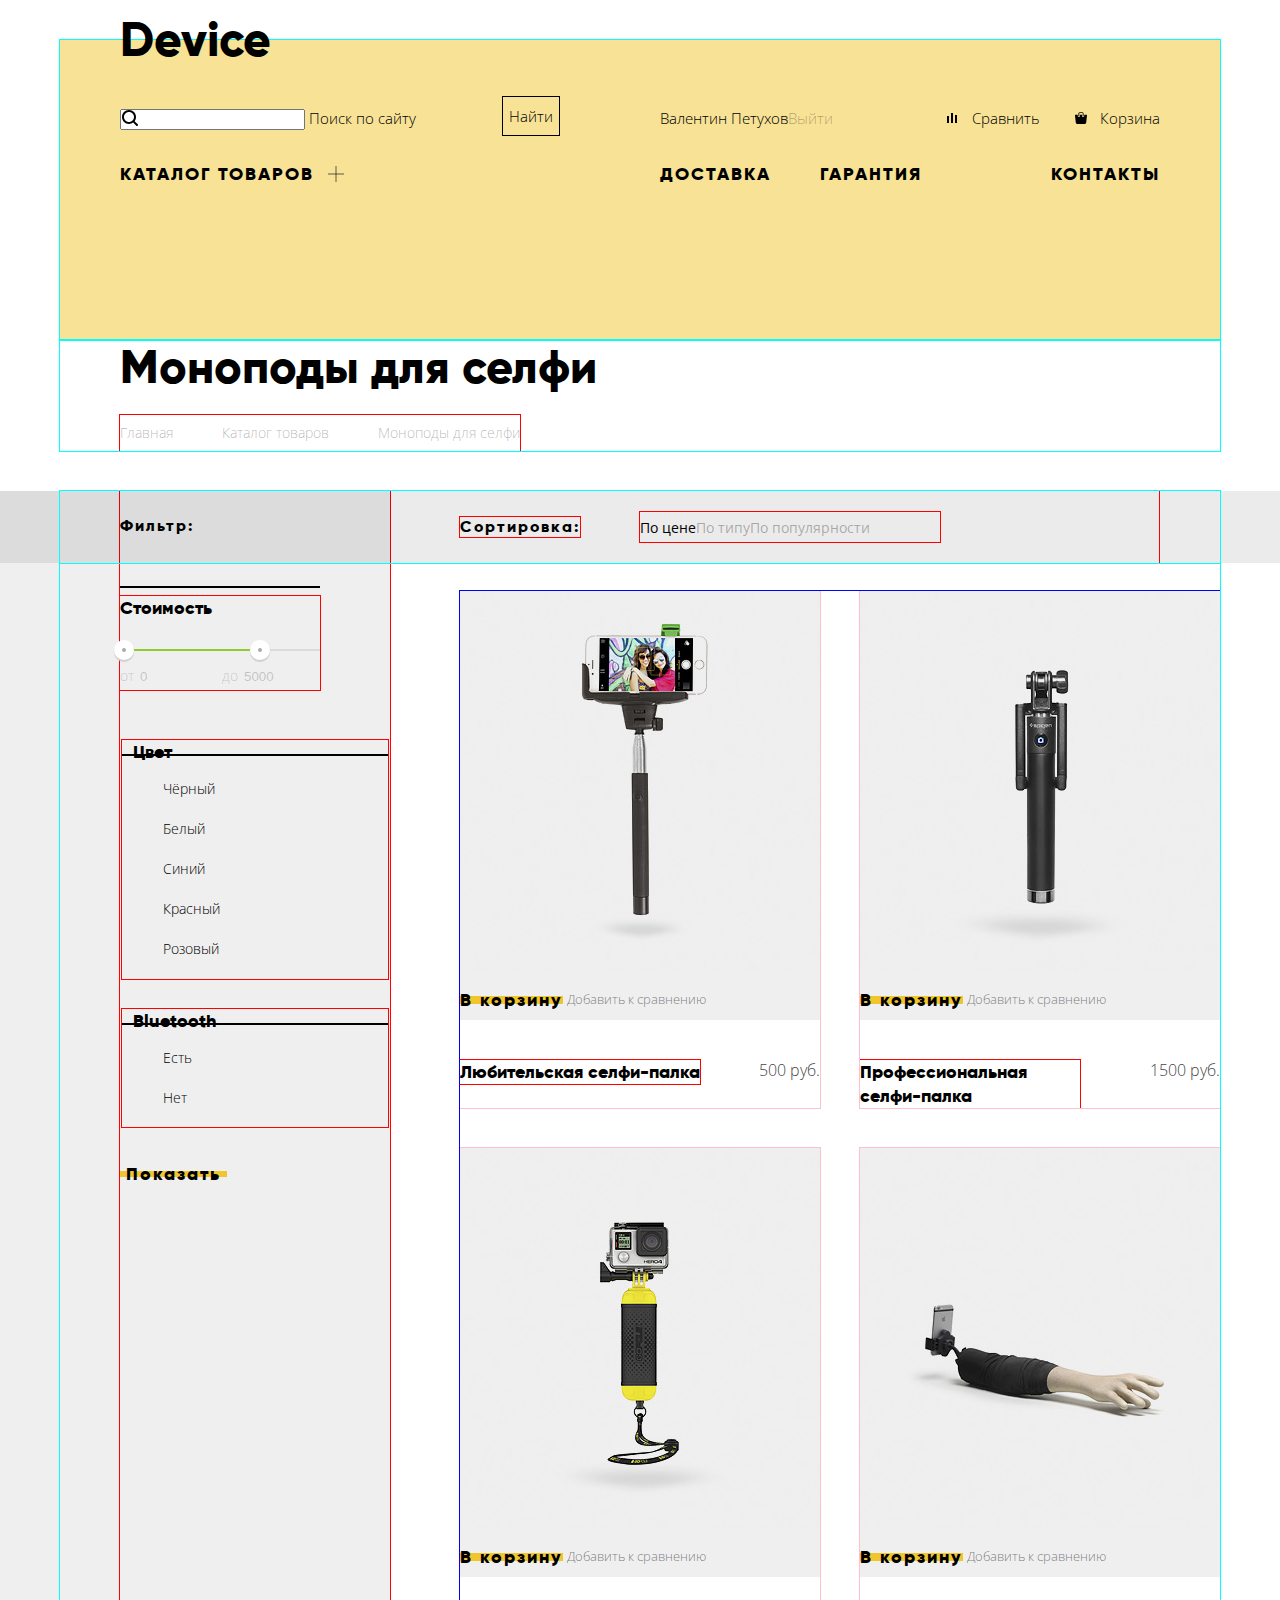
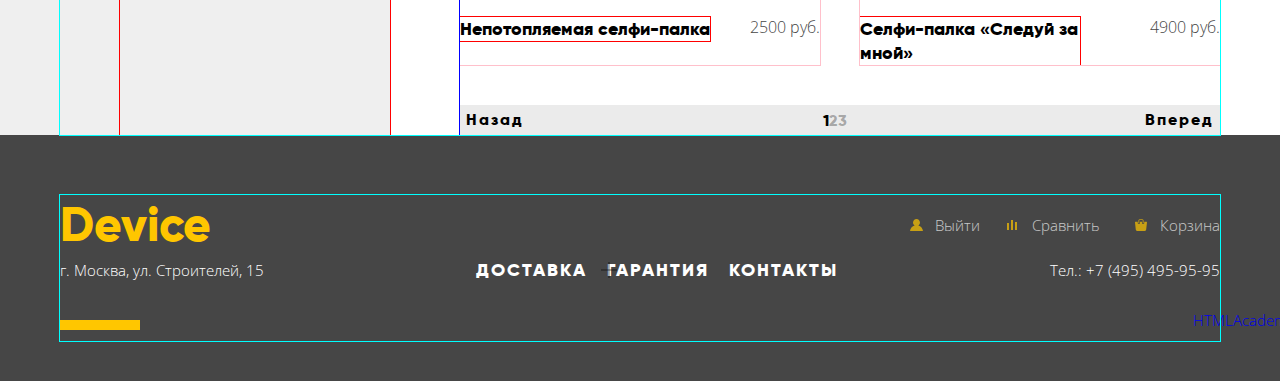
==== commit b55f6a60: "Декоративные элементы на главной странице" ====
--- a/catalog-monopodes.html
+++ b/catalog-monopodes.html
@@ -14,8 +14,8 @@
   		<section class="main-header-user">
     		<h2 class="visually-hidden">Пользовательский блок</h2>
      		<form action="#" method="get" class="user-search-form">
-     			<label for="header-search" class="visually-hidden">Поиск по сайту</label>
-     			<textarea id="header-search" name="header-search" placeholder="Поиск по сайту"></textarea>
+     			<input type="search" id="header-search" name="header-search">
+     			<label for="header-search" class="user-search-label">Поиск по сайту</label>
 					<button class="user-search-btn" type="submit">Найти</button>
   			</form>
   			<ul class="user-actions-list in-header">
--- a/css/style.css
+++ b/css/style.css
@@ -59,15 +59,20 @@
 }
 
 .btn {
-	font: inherit;
+	display: inline-block;
+	font-family: "Gilroy", "Arial", sans-serif;
+	font-weight: 900;
+	font-size: 18px;
+	line-height: 40px;
+	letter-spacing: 2px;
 	
 	text-align: center;
 	color: rgba(0, 0, 0, 1);
 	vertical-align: middle;
 	
 	background-color: transparent;
-	background-image: -webkit-gradient(linear, left top, left bottom, color-stop(33%, transparent), color-stop(33%, #f0c52e), color-stop(66%, #f0c52e), color-stop(66%, transparent));
-	background-image: linear-gradient(to bottom, transparent 33%, #f0c52e 33%, #f0c52e 66%, transparent 66%);
+	background-image: -webkit-gradient(linear, left top, left bottom, color-stop(40%, transparent), color-stop(40%, #f0c52e), color-stop(60%, #f0c52e), color-stop(60%, transparent));
+	background-image: linear-gradient(to bottom, transparent 40%, #f0c52e 40%, #f0c52e 60%, transparent 60%);
 	border: none;
 }
 
@@ -98,6 +103,7 @@
 
 .logo a {
 	font-family: "Gilroy", "Arial", sans-serif;
+	font-weight: 900;
 	font-size: 48px;
 	line-height: 60px;
 }
@@ -115,37 +121,33 @@
 	color: rgba(0, 0, 0, 0.3);
 }
 
-.user-search-form input[type="search"] {
+.user-search-form input[type="text"] {
+	font: inherit;
 	background-color: transparent;
 	border: none;
-	outline: 1px solid black;
-}
-
-.user-search-label {
 	opacity: 0.3;
-}
-/*
-.user-search-form input[type="search"] ~ .user-search-btn {
+	border-bottom: 1px solid transparent;
+}
+
+.user-search-form input[type="text"] ~ .user-search-btn {
 	opacity: 0;
 }
 
-.user-search-form input[type="search"]:focus ~ .user-search-btn {
+.user-search-form input[type="text"]:focus ~ .user-search-btn {
 	opacity: 1;
 }
-*/
-.user-search-form input[type="search"]:hover + .user-search-label {
+
+.user-search-form input[type="text"]:hover {
 	opacity: 0.6;
 }
 
-.user-search-form input[type="search"]:focus {
+.user-search-form input[type="text"]:focus {
+	background-color: transparent;
+	outline: none;
+	opacity: 1;
 	border-bottom: 1px solid black;
-	outline: none;
-}
-/*
-.user-search-form input[type="search"]:focus + .user-search-label {
-	opacity: 0;
-}
-*/
+}
+
 .user-search-btn {
 	font: inherit;
 	border: 1px solid #000000;
@@ -186,28 +188,9 @@
 	color: rgba(0, 0, 0, 0.3);
 }
 
-.user-actions-list a:hover,
-.user-actions-list a:focus {
-	color: rgba(0, 0, 0, 0.6);
-}
-
-.user-actions-list .user-logout:hover,
-.user-actions-list .user-logout:focus {
-	color: rgba(0, 0, 0, 1);
-}
-
-.user-actions-list a:active {
-	color: rgba(0, 0, 0, 0.3);
-}
-
-.user-actions-list .user-logout:active {
-	color: rgba(0, 0, 0, 0.6);
-}
-
 .user-actions-item {
 	text-align: right;
 }
-
 
 .main-navigation-list a {
 	color: #000000;
@@ -253,7 +236,7 @@
 	font-family: "Gilroy", "Arial", sans-serif;
 	font-weight: 900;
 	font-size: 18px;
-	line-height: 24px;
+	line-height: 40px;
 	letter-spacing: 2px;
 }
 
@@ -269,6 +252,8 @@
 	line-height: 42px;
 	color: #000000;
 }
+
+
 
 /*  1.3.2 Базовая стилизация галереи продуктов  */
 
@@ -357,14 +342,6 @@
 	cursor: pointer;
 }
 
-.brand-item img {
-	opacity: 0.2;
-}
-
-.brand-item:hover img {
-	opacity: 1;
-}
-
 /*  1.3.5 Базовая стилизация блока О НАС и КОНТАКТЫ */
 
 .about-us-title,
@@ -639,17 +616,8 @@
 }
 
 .user-actions-list.in-footer a {
-	color: rgba(255, 255, 255, 0.7);
 	line-height: 36px;
-}
-
-.user-actions-list.in-footer a:hover,
-.user-actions-list.in-footer a:focus {
-	color: rgba(255, 255, 255, 1);
-}
-
-.user-actions-list.in-footer a:active {
-	color: rgba(255, 255, 255, 0.3);
+	color: #ffffff;
 }
 
 .main-navigation-list.in-footer a {
@@ -669,19 +637,6 @@
 	list-style: none;
 	margin: 0;
 	padding: 0;
-}
-
-.social-btn {
-	background-color: rgba(255, 255, 255, 0.3);
-}
-
-.social-btn:hover,
-.social-btn:focus {
-	background-color: rgba(255, 255, 255, 0.6);
-}
-
-.social-btn:active {
-	background-color: rgba(255, 255, 255, 0.1);
 }
 
 /*  1.6 Базовая стилизация модальных окон */
@@ -778,8 +733,12 @@
 	align-items: stretch;
 }
 
+.main-content {
+	position: relative;
+	z-index: -1;
+}
+
 .logo.in-header {
-	outline: 1px solid red;
 	-ms-flex-item-align: start;
 	align-self: flex-start;
 }
@@ -791,15 +750,14 @@
 	-webkit-box-pack: justify;
 	-ms-flex-pack: justify;
 	justify-content: space-between;
-	margin-bottom: 40px;
+	margin-bottom: 20px;
 	-webkit-box-align: start;
 	-ms-flex-align: start;
 	align-items: flex-start;
 }
 
 .user-search-form {
-	outline: 1px solid red;
-	width: 200px;
+	width: 440px;
 }
 
 .user-actions-list {
@@ -811,7 +769,6 @@
 
 .in-header .user-actions-item {
 	width: 120px;
-	outline: 1px solid red;
 }
 
 .in-header .user-actions-item:first-child {
@@ -833,37 +790,33 @@
 }
 
 .in-header .main-navigation-item:nth-child(1) {
-	outline: 1px solid green;
 	width: 540px;
 }
 
 .in-header .main-navigation-item:nth-child(2) {
 	width: 160px;
-	outline: 1px solid green;
 	-ms-flex-item-align: start;
 	align-self: flex-start;
 }
 
 .in-header .main-navigation-item:nth-child(3) {
 	width: 140px;
-	outline: 1px solid green;
 	-ms-flex-item-align: start;
 	align-self: flex-start;
 }
 
 .in-header .main-navigation-item:nth-child(4) {
 	width: 140px;
-	outline: 1px solid green;
 	margin-left: 60px;
 	-ms-flex-item-align: start;
 	align-self: flex-start;
+	text-align: right;
 }
 
 .secondary-menu-list {
 	width: 200px;
 	-ms-flex-negative: 0;
 	flex-shrink: 0;
-	outline: 1px solid black;
 }
 
 .secondary-menu-list:first-child {
@@ -874,6 +827,13 @@
 	display: -webkit-box;
 	display: -ms-flexbox;
 	display: flex;
+	position: relative;
+	z-index: 1;
+	background-color: #f7e296;
+	width: 1160px;
+	margin-left: -60px;
+	padding-left: 60px;
+	padding-bottom: 40px;
 }
 
 /*  2.3 Сетка основного содержимого главной страницы*/
@@ -882,16 +842,6 @@
 .promo-slider {
 	position: relative;
 	margin-bottom: 100px;
-	display: -webkit-box;
-	display: -ms-flexbox;
-	display: flex;
-	-webkit-box-orient: vertical;
-	-webkit-box-direction: normal;
-	-ms-flex-direction: column;
-	flex-direction: column;
-	-webkit-box-align: end;
-	-ms-flex-align: end;
-	align-items: flex-end;
 }
 
 .promo-slides-item {
@@ -901,44 +851,60 @@
 	-webkit-box-pack: end;
 	-ms-flex-pack: end;
 	justify-content: flex-end;
+	-webkit-box-align: start;
+	-ms-flex-align: start;
+	align-items: flex-start;
 }
 
 .promo-slides-item:nth-child(1) .slide-image {
 	width: 384px;
-	outline: 1px solid pink;
+	margin-right: 130px;
+	margin-top: -20px;
 }
 
 .promo-slides-item:nth-child(2) .slide-image {
 	width: 345px;
-	outline: 1px solid pink;
+	margin-right: 140px;
+	margin-top: -20px;
 }
 
 .promo-slides-item:nth-child(3) .slide-image {
 	width: 526px;
-	outline: 1px solid pink;
+	margin-right: 40px;
+	margin-top: 20px;
 }
 
 .slide-info {
 	width: 500px;
-	
-	outline: 1px solid red;
+}
+
+.slide-title {
+	display: block;
+	position: relative;
+	width: 400px;
+	z-index: 1;
+}
+
+.promo-slides-item:nth-child(3) .slide-title {
+	width: 500px;
 }
 
 .slider-controls {
-	width: 350px;
-	outline: 1px solid red;
+	width: 80px;
 	display: -webkit-box;
 	display: -ms-flexbox;
 	display: flex;
 	-webkit-box-pack: justify;
 	-ms-flex-pack: justify;
 	justify-content: space-between;
+	-ms-flex-item-align: end;
+	align-self: flex-end;
 }
 
 /*  2.3.2 Сетка галереи продуктов  */
 
 .product-gallery {
-	margin-bottom: 100px;
+	margin-bottom: 200px;
 }
 
 .product-list {
@@ -954,7 +920,6 @@
 
 .product-item {
 	width: 160px;
-	outline: 1px solid red;
 }
 
 .product-name {
@@ -995,12 +960,10 @@
 .service-buttons {
 	width: 280px;
 	margin-left: -60px;
-	outline: 1px solid red;
 }
 
 .service-list {
 	width: 700px;
-	outline: 1px solid blue;
 }
 
 .service-item {
@@ -1030,13 +993,13 @@
 }
 
 .brand-item {
-	width: 260px;
-	outline: 1px solid red;
+	width: 260px;;
 }
 
 /*  2.3.5 Сутка блока О НАС и КОНТАКТЫ */
 
 .about-container {
+	margin-bottom: 50px;
 	display: -webkit-box;
 	display: -ms-flexbox;
 	display: flex;
@@ -1045,20 +1008,10 @@
 	justify-content: space-between;
 }
 
-.about-us {
-	width: 560px;
-	outline: 1px solid red;
-	margin-left: -60px;
-}
-
-.contacts {
-	width: 560px;
-	outline: 1px solid red;
-	margin-right: -60px;
-}
-
 .about-us,
 .contacts {
+	position: relative;
+	width: 560px;
 	display: -webkit-box;
 	display: -ms-flexbox;
 	display: flex;
@@ -1068,6 +1021,14 @@
 	flex-direction: column;
 }
 
+.about-us {
+	margin-left: -60px;
+}
+
+.contacts {
+	margin-right: -60px;
+}
+
 .delivery-list {
 	margin-top: 50px;
 	margin-bottom: 50px;
@@ -1075,7 +1036,10 @@
 
 .about-us-btn,
 .contacts-btn {
+	width: 260px;
 	margin-top: auto;
+	-ms-flex-item-align: start;
+	align-self: flex-start;
 }
 
 /*  2.4 Сетка основного содержимого внутренних страниц*/
@@ -1288,6 +1252,10 @@
 	padding-bottom: 40px;
 }
 
+.main-footer .container {
+	padding: 0;
+}
+
 .main-footer > .container {
 	display: -webkit-box;
 	display: -ms-flexbox;
@@ -1316,7 +1284,6 @@
 
 .in-footer .user-actions-item {
 	width: 120px;
-	outline: 1px solid red;
 }
 
 
@@ -1327,6 +1294,7 @@
 	-webkit-box-pack: justify;
 	-ms-flex-pack: justify;
 	justify-content: space-between;
+	margin-bottom: 20px;
 }
 
 .main-footer-conditions .address,
@@ -1353,9 +1321,10 @@
 }
 
 .main-footer-social::before {
-	
+	position: relative;
+	top: 15px;
 	content: "";
-	width: 100px;
+	width: 80px;
 	height: 10px;
 	background-color: #ffc600;
 }
@@ -1370,23 +1339,19 @@
 }
 
 .social-buttons {
-	width: 200px;
-	display: -webkit-box;
-	display: -ms-flexbox;
-	display: flex;
-	-webkit-box-pack: justify;
-	-ms-flex-pack: justify;
-	justify-content: space-between;
-	-webkit-box-align: center;
-	-ms-flex-align: center;
-	align-items: center;
+	width: 160px;
+	display: -webkit-box;
+	display: -ms-flexbox;
+	display: flex;
+	-ms-flex-pack: distribute;
+	justify-content: space-around;
 }
 
 .copyright {
 	margin: 0;
 	padding: 0;
-	width: 100px;
-	outline: 1px solid red;
+	width: 27px;
+	text-align: right;
 }
 
 /*  2.6 Сетка модальных окон */
@@ -1396,13 +1361,9 @@
 	width: 960px;
 	margin-left: auto;
 	margin-right: auto;
-	outline: 1px solid red;
 	padding: 90px 100px;
 }
 
-.feedback-form {
-	outline: 1px solid black;
-}
 
 .feedback-row {
 	display: -webkit-box;
@@ -1417,7 +1378,6 @@
 	margin: 0;
 	padding: 0;
 	width: 360px;
-	outline: 1px solid green;
 }
 
 .feedback-input label {
@@ -1430,7 +1390,8 @@
 }
 
 .feedback-text {
-	outline: 1px solid green;
+	margin: 0;
+	padding: 0;
 }
 
 .feedback-text textarea {
@@ -1442,13 +1403,472 @@
 /*  2.6.2 Сетка карты */
 
 .modal-map {
-	width: 994px;
+	width: 960px;
 	margin-left: auto;
 	margin-right: auto;
-	outline: 1px solid red;
 }
 
 /*  3 Декоративное оформление*/
+/*  3.1 Декоративные элементы шапки */
+/*  3.1.1 Декоративные элементы формы поиска */
+
+.logo.in-header {
+	position: relative;
+	top: -30px;
+}
+
+.user-search-form {
+	position: relative;
+}
+
+.user-search-form::before {
+	content: "";
+	position: absolute;
+	left: 2px;
+	top: 10px;
+	width: 16px;
+	height: 16px;
+	background-image: url(../img/user-block-search.svg);
+}
+
+.user-search-form input[type="text"] {
+	width: 100%;
+	padding-left: 40px;
+	padding-right: 100px;
+}
+
+.user-search-btn {
+	position: absolute;
+	right: 0;
+	bottom: 0;
+}
+
+/*  3.1.2 Декоративные элементы блока пользователя */
+
+.user-login,
+.user-compare,
+.user-cart {
+	padding-left: 25px;
+	background-repeat: no-repeat;
+	background-position: left center;
+}
+
+.user-login {
+	background-image: url(../img/user-block-login.svg);
+}
+
+.user-compare {
+	background-image: url(../img/user-block-compare.svg);
+}
+
+.user-cart {
+	background-image: url(../img/user-block-cart.svg);
+}
+
+.user-login:hover,
+.user-login:focus,
+.user-compare:hover,
+.user-compare:focus,
+.user-cart:hover,
+.user-cart:focus {
+	opacity: 0.6;
+}
+
+.user-login:active,
+.user-compare:active,
+.user-cart:active {
+	opacity: 0.3;
+}
+
+/*  3.1.3 Декоративные элементы главного меню */
+
+.main-navigation-item:first-child > a {
+	position: relative;
+}
+
+.main-navigation-item:first-child > a::before,
+.main-navigation-item:first-child > a::after {
+	content: "";
+	position: absolute;
+	width: 16px;
+	height: 2px;
+	background-color: rgba(0, 0, 0, 0.3);
+	right: -30px;
+	top: 10px;
+}
+
+.main-navigation-item:first-child > a::before {
+	width: 2px;
+	height: 16px;
+	right: -23px;
+	top: 3px;
+}
+
+
+
+.secondary-menu-container {
+	opacity: 0;
+}
+
+.main-navigation-item:first-child:hover > .secondary-menu-container {
+	opacity: 1;
+}
+
+/*  3.2 Декоративные элементы основного содержимого главной страницы */
+/*  3.2.1 Декоративные элементы промо-слайдера */
+
+.promo-slider {
+	margin-top: -90px;
+}
+
+.promo-slides-list {
+	position: relative;
+	min-height: 500px;
+}
+
+.promo-slides-item {
+	position: absolute;
+	right: 0;
+	top: 0;
+	z-index: -1;
+	opacity: 0;
+}
+
+.current-slide {
+	z-index: 0;
+	opacity: 1;
+}
+
+.slide-info {
+	position: relative;
+	padding-top: 50px;
+}
+
+.slide-info::before {
+	position: absolute;
+	content: "";
+	background-color: #ffffff;
+	width: 100px;
+	height: 10px;
+	left: 0;
+	top: 0;
+}
+
+.slide-info::after {
+	position: absolute;
+	top: -35px;
+	right: -15px;
+	content: "01";
+	font-family: "Gilroy", "Arial", sans-serif;
+	font-weight: 900;
+	font-size: 180px;
+	line-height: 180px;
+	color: #ffffff;
+}
+
+.promo-slides-item:nth-child(1) .slide-info::after {
+	content: "01";
+}
+
+.promo-slides-item:nth-child(2) .slide-info::after {
+	content: "02";
+}
+
+.promo-slides-item:nth-child(3) .slide-info::after {
+	content: "03";
+}
+
+.slide-info-table {
+	display: -webkit-box;
+	display: -ms-flexbox;
+	display: flex;
+	-webkit-box-orient: vertical;
+	-webkit-box-direction: reverse;
+	-ms-flex-direction: column-reverse;
+	flex-direction: column-reverse;
+}
+
+.slide-info-table thead,
+.slide-info-table tbody {
+	width: 100%;
+}
+
+.slide-info-table td:nth-child(1) {
+	width: 160px;
+}
+
+.slide-info-table td:nth-child(2) {
+	width: 140px;
+}
+
+.slider-btn {
+	position: relative;
+	margin: 0;
+	padding: 0;
+	font-size: 0;
+	border: 1px solid #000000;
+	background-color: #ffffff;
+	width: 12px;
+	height: 12px;
+	border-radius: 50%;
+	cursor: pointer;
+}
+
+.slider-btn-current::before {
+	content: "";
+	position: absolute;
+	top: 50%;
+	left: 50%;
+	-webkit-transform: translate(-50%, -50%);
+	transform: translate(-50%, -50%);
+	width: 6px;
+	height: 6px;
+	border-radius: 50%;
+	border: 1px solid #000000;
+}
+
+.slide-description {
+	margin-bottom: 130px;
+}
+
+.slider-controls {
+	position: absolute;
+	right: 80px;
+	top: 270px;
+}
+
+.promo-slides-item:nth-child(1) .slide-description {
+	width: 480px;
+}
+
+.promo-slides-item:nth-child(2) .slide-description {
+	width: 460px;
+}
+
+.promo-slides-item:nth-child(3) .slide-description {
+	width: 460px;
+}
+
+.slide-detail-btn {
+	position: absolute;
+	left: 0;
+	top: 270px;
+	padding-left: 45px;
+	padding-right: 45px;
+}
+
+.slide-detail-btn:hover,
+.slide-detail-btn:focus {
+	background-color: #f0c52e;
+	color: rgba(0, 0, 0, 1);
+}
+
+.slide-detail-btn:active {
+	background-color: #f0c52e;
+	color: rgba(0, 0, 0, 0.3);
+}
+
+/*  3.2.2 Декоративные элементы слайдера сервисов */
+.services {
+	min-height: 280px;
+}
+
+.service-buttons {
+	margin-top: -15px;
+	position: relative;
+	margin-bottom: 150px;
+}
+
+.service-buttons::before {
+	position: absolute;
+	content: "";
+	width: 5px;
+	height: 320px;
+	background-color: #000000;
+	right: 0;
+	top: -100px;
+}
+
+.service-btn {
+	position: relative;
+	width: 160px;
+	margin-bottom: 15px;
+	outline: none;
+}
+
+.service-btn-current::before,
+.service-btn:active::before {
+	position: absolute;
+	content: "";
+	top: 0;
+	bottom: 0;
+	left: 160px;
+	right: -120px;
+	background-color: #000000;
+}
+
+.service-list {
+	position: relative;
+}
+
+.service-item {
+	position: absolute;
+	z-index: -1;
+	opacity: 0;
+}
+
+.service-item-current {
+	z-index: 0;
+	opacity: 1;
+}
+
+.service-list {
+	margin-top: -15px;
+}
+
+.service-title {
+	margin-top: -20px;
+}
+
+
+.service-item:nth-child(1) {
+	background-image: url(../img/services-delivery.svg);
+}
+
+.service-item:nth-child(2) {
+	background-image: url(../img/services-warranty.svg);
+}
+
+.service-item:nth-child(3) {
+	background-image: url(../img/services-credit.svg);
+}
+
+.service-item {
+	background-position: top right;
+	background-repeat: no-repeat;
+}
+
+/*  3.2.3 Декоративные элементы галереи брендов */
+
+.brand-item img {
+	opacity: 0.2;
+-webkit-filter: grayscale(100);
+	filter: grayscale(100);
+}
+
+.brand-item:hover img {
+	opacity: 1;
+	-webkit-filter: grayscale(0);
+	filter: grayscale(0);
+}
+
+/*  3.2.4 Декоративные элементы блоков О НАС и КОНТАКТЫ */
+
+.about-us::before,
+.contacts::before {
+	position: absolute;
+	content: "";
+	width: 80px;
+	height: 5px;
+	left: 0;
+	top: -30px;
+	background-color: #000000;
+}
+
+.about-us-description {
+	width: 475px;
+}
+
+.delivery-item {
+	padding-left: 35px;
+	position: relative;
+}
+
+.delivery-item::before {
+	position: absolute;
+	left: 0;
+	top: 50%;
+	-webkit-transform: translateY(-50%);
+	transform: translateY(-50%);
+	content: "";
+	width: 8px;
+	height: 8px;
+	border: 2px solid #e5e5e5;
+	border-radius: 50%;
+}
+
+/*  3.3 Декоративные элементы подвала */
+
+.in-footer .user-actions-item a {
+	padding-left: 25px;
+	background-repeat: no-repeat;
+	background-position: left center;
+	opacity: 0.7;
+}
+
+.in-footer .user-actions-item a:hover,
+.in-footer .user-actions-item a:focus {
+	opacity: 1;
+}
+
+.in-footer .user-actions-item a:active {
+	opacity: 0.3;
+}
+
+.in-footer .user-actions-item:nth-child(1) a {
+	background-image: url(../img/user-block-login-footer.svg);
+}
+
+.in-footer .user-actions-item:nth-child(2) a {
+	background-image: url(../img/user-block-compare-footer.svg);
+}
+
+.in-footer .user-actions-item:nth-child(3) a {
+	background-image: url(../img/user-block-cart-footer.svg);
+}
+
+.social-btn {
+	font-size: 0;
+	width: 32px;
+	height: 32px;
+	background-color: transparent;
+	border-radius: 50%;
+	opacity: 0.3;
+	cursor: pointer;
+}
+
+.social-fb {
+	background-image: url(../img/social-fb.svg);
+}
+
+.social-in {
+	background-image: url(../img/social-inst.svg);
+}
+
+.social-tw {
+	background-image: url(../img/social-tw.svg);
+}
+
+.social-btn:hover,
+.social-btn:focus {
+	opacity: 0.6;
+}
+
+.social-btn:active {
+	opacity: 0.1;
+}
+
+.copyright-icon:hover,
+.copyright-icon:focus {
+	opacity: 0.6;
+}
+
+.copyright-icon:active {
+	opacity: 0.3;
+}
+
+
+
 /*  3.4.2 Фильтр цены на странице каталога*/
 
 .range-controls {
@@ -1521,6 +1941,74 @@
 	background-color: #000000;
 }
 
-
-
-
+/*  3.5 Декоративные элементы формы обратной связи */
+
+.modal {
+	position: absolute;
+	display: none;
+}
+
+.modal-feedback {
+	position: relative;
+	-webkit-box-shadow: 0 10px 20px 0 rgba(0, 0, 0, 0.2), 
+							0 20px 40px 0 rgba(0, 0, 0, 0.75);
+	box-shadow: 0 10px 20px 0 rgba(0, 0, 0, 0.2), 
+							0 20px 40px 0 rgba(0, 0, 0, 0.75);
+	margin-bottom: 50px;
+}
+
+.feedback-row {
+	margin-bottom: 30px;
+}
+
+.feedback-input label {
+	margin-bottom: 10px;
+}
+
+.feedback-text textarea {
+	margin-top: 10px;
+	min-height: 155px;
+}
+
+.feedback-send-btn {
+	width: 200px;
+}
+
+.btn-close {
+	position: absolute;
+	font-size: 0;
+	width: 55px;
+	height: 55px;
+	border-radius: 50%;
+	cursor: pointer;
+	top: 22px;
+	right: 22px;
+}
+
+.btn-close::before,
+.btn-close::after {
+	position: absolute;
+	bottom: 25px;
+	right: 12px;
+	content: "";
+	-webkit-transform: rotate(45deg);
+	transform: rotate(45deg);
+	width: 30px;
+	height: 3px;
+	background-color: #ffffff;
+}
+
+.btn-close::after {
+	-webkit-transform: rotate(-45deg);
+	transform: rotate(-45deg);
+}
+
+/*  3.6 Декоративные элементы карты */
+
+.modal-map {
+	position: relative;
+	-webkit-box-shadow: 0 10px 20px 0 rgba(0, 0, 0, 0.2);
+	box-shadow: 0 10px 20px 0 rgba(0, 0, 0, 0.2);
+}
+
+
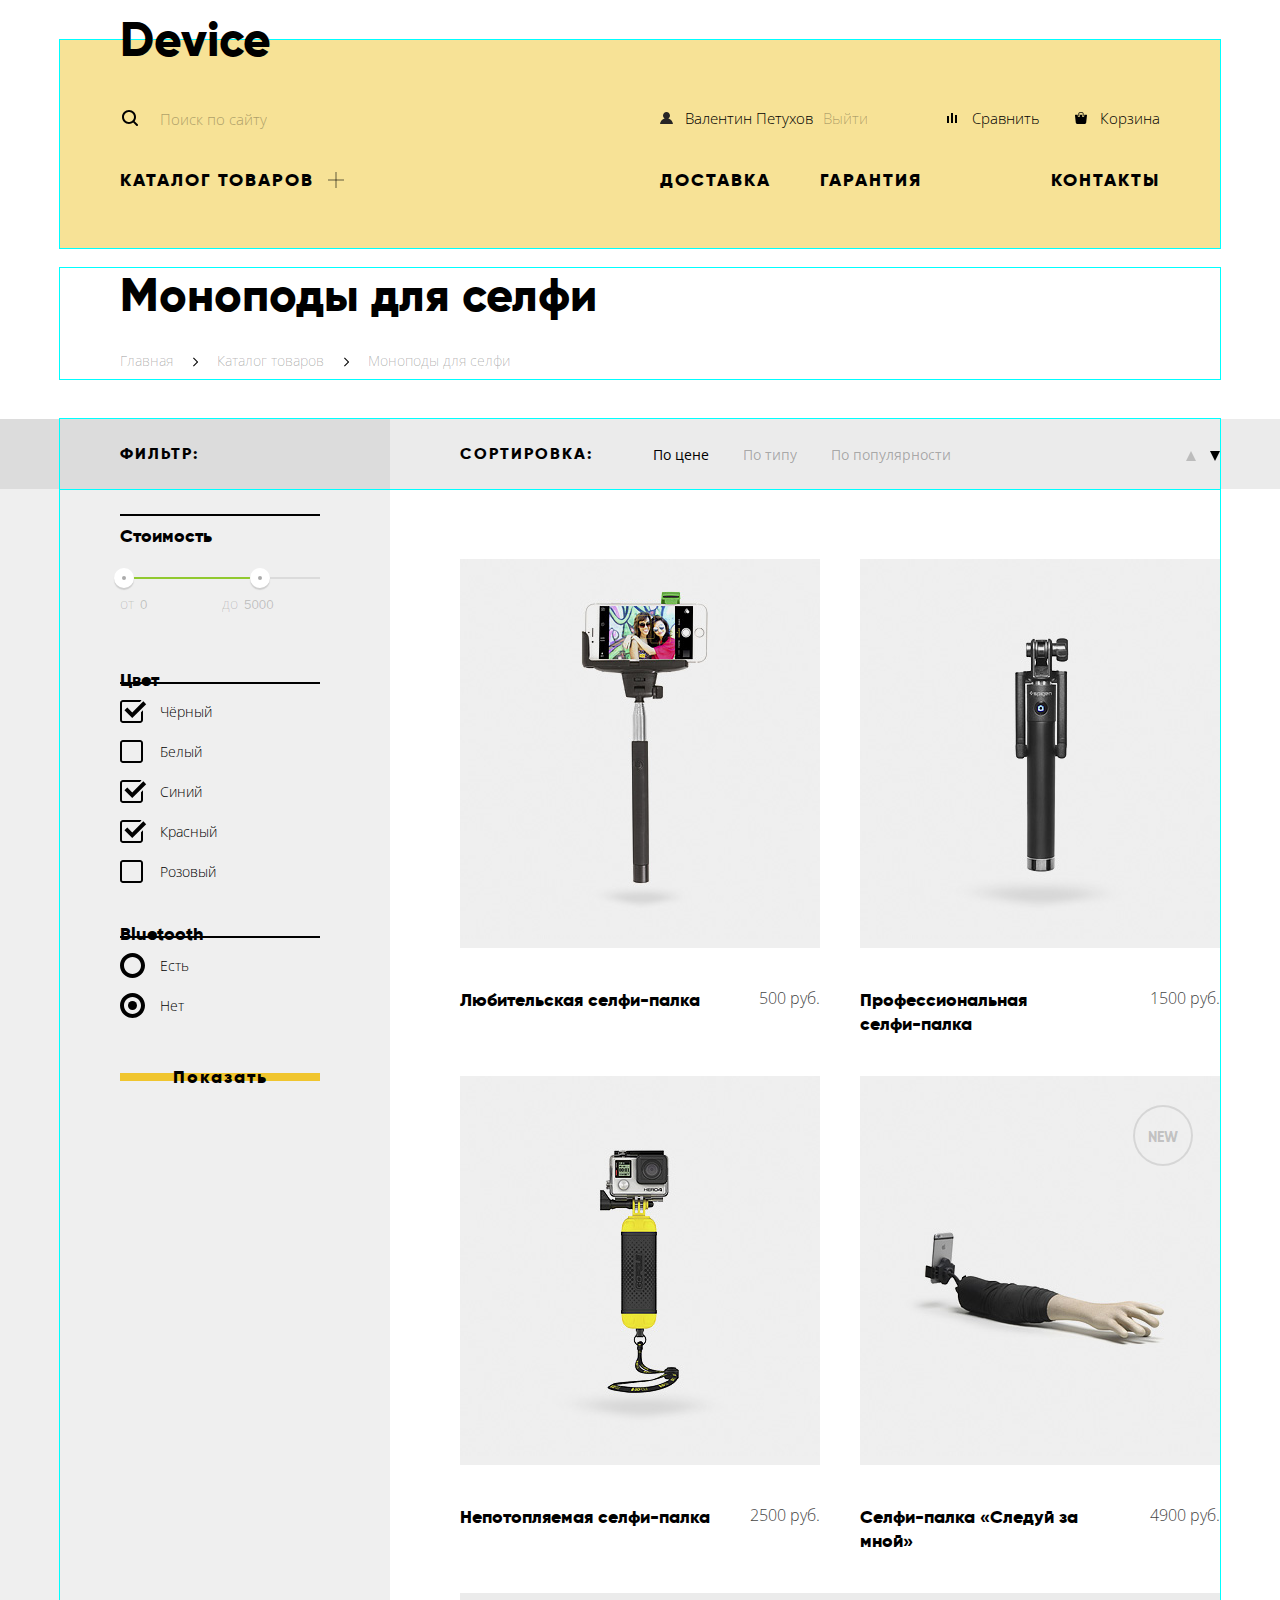
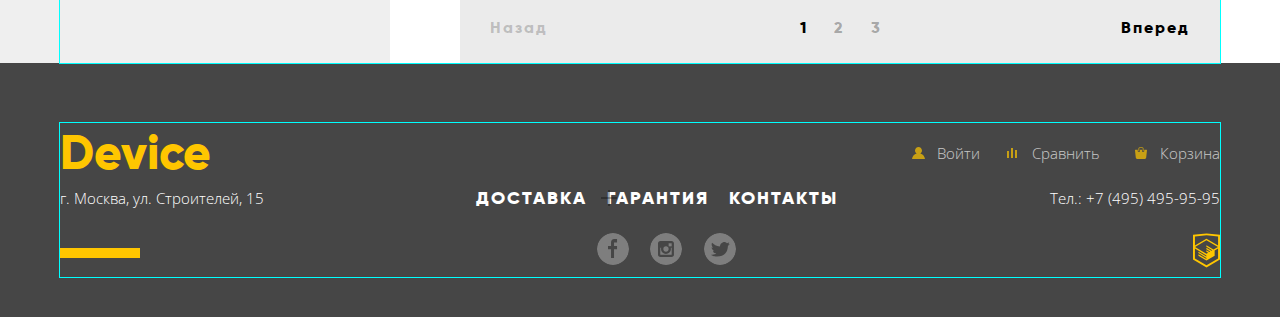
==== commit be465e55: "Декоративные элементы на странице каталога" ====
--- a/catalog-monopodes.html
+++ b/catalog-monopodes.html
@@ -7,27 +7,27 @@
     <link rel="stylesheet" href="css/normalize.css">
     <link rel="stylesheet" href="css/style.css">
   </head>
-  <body>
+  <body class="inner-page">
   	<h1 class="visually-hidden">Интернет-магазин новейших гаджетов Device</h1>
   	<header class="main-header container">
     	<p class="logo in-header"><a href="index.html">Device</a></p>
   		<section class="main-header-user">
     		<h2 class="visually-hidden">Пользовательский блок</h2>
      		<form action="#" method="get" class="user-search-form">
-     			<input type="search" id="header-search" name="header-search">
-     			<label for="header-search" class="user-search-label">Поиск по сайту</label>
+     			<input type="text" id="header-search" name="header-search" autocomplete="off" value="Поиск по сайту">
+     			<label for="header-search" class="visually-hidden">Поиск по сайту</label>
 					<button class="user-search-btn" type="submit">Найти</button>
   			</form>
   			<ul class="user-actions-list in-header">
   				<li class="user-actions-item">
   					<ul class="user-login-list">
-  						<li class="user-login-item">
-  							<a href="#" class="user-name">Валентин Петухов</a>
+  					  <li class="user-login-item">
+  					  	<a href="#" class="user-login user-name">Валентин Петухов</a>
   						</li>
-  						<li class="user-login-item">
-  							<a href="#" class="user-logout">Выйти</a>
-  						</li>
-  					</ul>
+  					  <li class="user-login-item">
+  					  	<a href="#" class="user-out">Выйти</a>
+  					  </li>
+  					 </ul>
   				</li>
   				<li class="user-actions-item">
   					<a href="#" class="user-compare">Сравнить</a>
@@ -180,53 +180,60 @@
     				      		
     				      		<li class="catalog-item">
     				      		<div class="catalog-item-info">
-    				      			<h3>Любительская селфи-палка</h3>
+    				      			<h3><a href="#">Любительская селфи-палка</a></h3>
     				      			<span class="catalog-item-price">500 руб.</span>
     				      		</div>
     				      		<div class="catalog-item-picture">
     				      			<img src="img/catalog1.jpg" alt="Любительская селфи-палка" width="360" height="380">
-    				      			<a href="#" class="catalog-item-hover btn catalog-item-btn">В корзину</a>
-    				      			<a href="#" class="catalog-item-hover catalog-compare">Добавить к сравнению</a>
+    				      			<p class="catalog-item-hover">
+    				      				<a href="#" class="btn catalog-item-btn">В корзину</a>
+    				      				<a href="#" class="catalog-compare">Добавить к сравнению</a>
+    				      			</p>
     				      		</div>
     				      	</li>
     				      		<li class="catalog-item">
     				      		<div class="catalog-item-info">
-    				      			<h3>Профессиональная селфи-палка</h3>
+    				      			<h3><a href="#">Профессиональная селфи-палка</a></h3>
     				      			<span class="catalog-item-price">1500 руб.</span>
     				      		</div>
     				      		<div class="catalog-item-picture">
     				      			<img src="img/catalog2.jpg" alt="Профессиональная селфи-палка" width="360" height="380">
-    				      			<a href="#" class="catalog-item-hover btn catalog-item-btn">В корзину</a>
-    				      			<a href="#" class="catalog-item-hover catalog-compare">Добавить к сравнению</a>
+    				      			<p class="catalog-item-hover">
+    				      				<a href="#" class="btn catalog-item-btn">В корзину</a>
+    				      				<a href="#" class="catalog-compare">Добавить к сравнению</a>
+    				      			</p>
     				      		</div>
     				      	</li>
     				      		<li class="catalog-item">
     				      		<div class="catalog-item-info">
-    				      			<h3>Непотопляемая селфи-палка</h3>
+    				      			<h3><a href="#">Непотопляемая селфи-палка</a></h3>
     				      			<span class="catalog-item-price">2500 руб.</span>
     				      		</div>
     				      		<div class="catalog-item-picture">
     				      			<img src="img/catalog3.jpg" alt="Непотопляемая селфи-палка" width="360" height="380">
-    				      			<a href="#" class="catalog-item-hover btn catalog-item-btn">В корзину</a>
-    				      			<a href="#" class="catalog-item-hover catalog-compare">Добавить к сравнению</a>
+    				      			<p class="catalog-item-hover">
+    				      				<a href="#" class="btn catalog-item-btn">В корзину</a>
+    				      				<a href="#" class="catalog-compare">Добавить к сравнению</a>
+    				      			</p>
     				      		</div>
     				      	</li>
     				      		<li class="catalog-item catalog-item-new">
     				      		<div class="catalog-item-info">
-    				      			<h3>Селфи-палка «Следуй за мной»</h3>
+    				      			<h3><a href="#">Селфи-палка «Следуй за мной»</a></h3>
     				      			<span class="catalog-item-price">4900 руб.</span>
     				      		</div>
     				      		<div class="catalog-item-picture">
     				      			<img src="img/catalog4.jpg" alt="Селфи-палка «Следуй за мной»" width="360" height="380">
-    				      			<a href="#" class="catalog-item-hover btn catalog-item-btn">В корзину</a>
-    				      			<a href="#" class="catalog-item-hover catalog-compare">Добавить к сравнению</a>
+    				      			<p class="catalog-item-hover">
+    				      				<a href="#" class="btn catalog-item-btn">В корзину</a>
+    				      				<a href="#" class="catalog-compare">Добавить к сравнению</a>
+    				      			</p>
     				      		</div>
     				      	</li>
     				      		
     				      	</ul>
     				      	
     				      	<div class="pagination">
-    				      		<button class="pagination-btn pagination-btn-prev" type="button">Назад</button>
     				      		<ul class="pagination-list">
     				      		    			
     				      		  <li class="pagination-item pagination-item-current"><a>1</a></li>
@@ -234,6 +241,7 @@
     				      		  <li class="pagination-item"><a href="#">3</a></li>
     				      		    			
     				      		</ul>
+    				      		<button class="pagination-btn pagination-btn-prev disabled" type="button">Назад</button>
     				      		<button class="pagination-btn pagination-btn-next" type="button">Вперед</button>
     				      	</div>
     				      	
@@ -246,16 +254,16 @@
   		<div class="container">
 				<section class="main-footer-user">
      			<h2 class="visually-hidden">Пользовательский блок</h2>
-     			<p class="logo in-footer"><a href="index.html">Device</a></p>
+     			<p class="logo in-footer"><a>Device</a></p>
      			<ul class="user-actions-list in-footer">
   					<li class="user-actions-item">
-  					<a href="#">Выйти</a>
+  					<a class="user-login" href="#">Войти</a>
   				</li>
   					<li class="user-actions-item">
-  					<a href="#">Сравнить</a>
+  					<a class="user-compare" href="#">Сравнить</a>
   				</li>
   					<li class="user-actions-item">
-  					<a href="#">Корзина</a>
+  					<a class="user-cart" href="#">Корзина</a>
   				</li>
   				</ul>
 				</section>
@@ -272,12 +280,12 @@
 				<section class="main-footer-social">
 					<h2 class="visually-hidden">Device в социальных сетях</h2>
 					<ul class="social-buttons">
-  					<li><a class="social-btn social-fb" href="#">Facebook</a></li>
-  					<li><a class="social-btn social-in" href="#">Instagram</a></li>
-  					<li><a class="social-btn social-tw" href="#">Twitter</a></li>
+  					<li class="social-btn social-fb"><a href="#">Facebook</a></li>
+  					<li class="social-btn social-in"><a href="#">Instagram</a></li>
+  					<li class="social-btn social-tw"><a href="#">Twitter</a></li>
   				</ul>
   				<p class="copyright">
-  					<a class="copyright-icon" href="https://htmlacademy.ru/intensive/htmlcss">HTMLAcademy</a>
+  					<a class="copyright-icon" href="https://htmlacademy.ru/intensive/htmlcss"><img src="img/logo-html.svg" alt="HTML Академия" width="27" height="35"></a>
   				</p>
 				</section>
   		</div>
--- a/css/style.css
+++ b/css/style.css
@@ -184,12 +184,24 @@
 	color: #000000;
 }
 
-.user-actions-list .user-logout {
+.user-login-item .user-out {
 	color: rgba(0, 0, 0, 0.3);
+	padding-left: 10px;
+}
+
+.user-out:hover,
+.user-out:focus {
+	color: rgba(0, 0, 0, 0.6);
+}
+
+.user-out:active {
+	color: rgba(0, 0, 0, 0.1);
 }
 
 .user-actions-item {
 	text-align: right;
+	display: inline-block;
+	font-size: 15px;
 }
 
 .main-navigation-list a {
@@ -417,6 +429,7 @@
 	line-height: 20px;
 	color: #000000;
 	letter-spacing: 2px;
+	text-transform: uppercase;
 }
 
 .range-name,
@@ -432,6 +445,8 @@
 .filter-color,
 .filter-bluetooth {
 	border: none;
+	margin: 0;
+	padding: 0;
 }
 
 .filter-color-list,
@@ -446,13 +461,19 @@
 	font-size: 14px;
 	line-height: 40px;
 	color: #000000;
+	padding-left: 40px;
+	cursor: pointer;
+	padding-top: 5px;
+	padding-bottom: 5px;
 }
 
 .filter-btn {
 	font-size: 18px;
-	line-height: 24px;
+	line-height: 40px;
 	letter-spacing: 2px;
 	font-weight: 900;
+	width: 200px;
+	cursor: pointer;
 }
 
 /*  1.4.3 Базовая стилизация сортировки*/
@@ -721,6 +742,8 @@
 
 .main-header {
 	margin-top: 40px;
+	margin-bottom: 20px;
+	padding-bottom: 170px;
 	display: -webkit-box;
 	display: -ms-flexbox;
 	display: flex;
@@ -733,6 +756,10 @@
 	align-items: stretch;
 }
 
+.inner-page .main-header {
+	padding-bottom: 50px;
+}
+
 .main-content {
 	position: relative;
 	z-index: -1;
@@ -762,9 +789,7 @@
 
 .user-actions-list {
 	width: 500px;
-	display: -webkit-box;
-	display: -ms-flexbox;
-	display: flex;
+	font-size: 0;
 }
 
 .in-header .user-actions-item {
@@ -772,9 +797,8 @@
 }
 
 .in-header .user-actions-item:first-child {
-	-webkit-box-flex: 1;
-	-ms-flex-positive: 1;
-	flex-grow: 1;
+	width: 260px;
+	text-align: left;
 }
 
 .user-login-list {
@@ -791,6 +815,7 @@
 
 .in-header .main-navigation-item:nth-child(1) {
 	width: 540px;
+	position: relative;
 }
 
 .in-header .main-navigation-item:nth-child(2) {
@@ -827,13 +852,13 @@
 	display: -webkit-box;
 	display: -ms-flexbox;
 	display: flex;
-	position: relative;
+	position: absolute;
 	z-index: 1;
 	background-color: #f7e296;
 	width: 1160px;
 	margin-left: -60px;
 	padding-left: 60px;
-	padding-bottom: 40px;
+	padding-bottom: 60px;
 }
 
 /*  2.3 Сетка основного содержимого главной страницы*/
@@ -1053,15 +1078,13 @@
 }
 
 .breadcrumbs {
-	outline: 1px solid red;
-	width: 400px;
-	display: -webkit-box;
-	display: -ms-flexbox;
-	display: flex;
-	-webkit-box-pack: justify;
-	-ms-flex-pack: justify;
-	justify-content: space-between;
 	margin-bottom: 40px;
+}
+
+.breadcrumbs li {
+	display: inline-block;
+	vertical-align: top;
+	padding-right: 40px;
 }
 
 /*  2.4.2 Сетка фильтра*/
@@ -1083,7 +1106,6 @@
 
 .filter {
 	width: 270px;
-	outline: 1px solid red;
 	display: -webkit-box;
 	display: -ms-flexbox;
 	display: flex;
@@ -1103,7 +1125,6 @@
 .range-filter {
 	position: relative;
 	width: 200px;
-	outline: 1px solid red;
 	margin-bottom: 50px;
 }
 
@@ -1116,21 +1137,16 @@
 .filter-color,
 .filter-bluetooth {
 	position: relative;
-	outline: 1px solid red;
+	width: 200px;
 	margin-bottom: 30px;
 }
 
-.filter-color-option,
-.filter-bluetooth-option {
-	padding-left: 30px;
-}
 
 /*  2.4.3 Сетка сортировки и каталога*/
 
 .catalog {
-	margin-top: 100px;
+	margin-top: 140px;
 	width: 760px;
-	outline: 1px solid blue;
 }
 
 .sort {
@@ -1141,6 +1157,7 @@
 }
 
 .sort > .container {
+	min-height: 70px;
 	display: -webkit-box;
 	display: -ms-flexbox;
 	display: flex;
@@ -1154,24 +1171,28 @@
 
 .sort h2 {
 	margin: 0;
-	padding: 0;
-	outline: 1px solid red;
+	margin-left: 340px;
+	padding: 0;
 }
 
 .sort-list {
-	display: -webkit-box;
-	display: -ms-flexbox;
-	display: flex;
-	width: 300px;
-	outline: 1px solid red;
 	margin-left: 60px;
+}
+
+.sort-item {
+	display: inline-block;
+	margin-right: 30px;
+	vertical-align: top;
+}
+
+.sort-item:last-child {
+	margin-right: 0;
 }
 
 .sort-controls {
 	width: 60px;
-	outline: 1px solid red;
 	margin-right: -60px;
-	margin-left: 220px;
+	margin-left: auto;
 }
 
 .sort-and-catalog {
@@ -1192,7 +1213,6 @@
 
 .catalog-item {
 	width: 360px;
-	outline: 1px solid pink;
 	display: -webkit-box;
 	display: -ms-flexbox;
 	display: flex;
@@ -1217,13 +1237,27 @@
 	-webkit-box-pack: justify;
 	-ms-flex-pack: justify;
 	justify-content: space-between;
+	align-items: flex-start;
 }
 
 .catalog-item-info h3 {
 	margin: 0;
 	padding: 0;
-	outline: 1px solid red;
 	margin-bottom: auto;
+}
+
+.catalog-item-info a {
+	display: block;
+	color: #000000;
+}
+
+.catalog-item-info a:hover,
+.catalog-item-info a:focus {
+	opacity: 0.6;
+}
+
+.catalog-item-info a:active {
+	opacity: 0.3;
 }
 
 .catalog-item:nth-child(2n) h3 {
@@ -1231,18 +1265,11 @@
 }
 
 .pagination {
-	display: -webkit-box;
-	display: -ms-flexbox;
-	display: flex;
-	-webkit-box-pack: justify;
-	-ms-flex-pack: justify;
-	justify-content: space-between;
-}
-
-.pagination-list {
-	display: -webkit-box;
-	display: -ms-flexbox;
-	display: flex;
+	text-align: center;
+}
+
+.pagination-item {
+	display: inline-block;
 }
 
 /*  2.5 Сетка подвала */
@@ -1445,23 +1472,49 @@
 
 /*  3.1.2 Декоративные элементы блока пользователя */
 
-.user-login,
-.user-compare,
-.user-cart {
+.user-login-item {
+	display: inline-block;
+	vertical-align: top;
+}
+
+.user-actions-item a {
+	display: inline-block;
+	vertical-align: top;
 	padding-left: 25px;
-	background-repeat: no-repeat;
-	background-position: left center;
-}
-
-.user-login {
+	position: relative;
+}
+
+.user-login::before,
+.user-compare::before,
+.user-cart::before {
+	content: "";
+	position: absolute;
+}
+
+.user-login::before {
+	left: 0px;
+	top: 50%;
+	transform: translateY(-50%);
+	width: 13px;
+	height: 12px;
 	background-image: url(../img/user-block-login.svg);
 }
 
-.user-compare {
+.user-compare::before {
+	left: 0px;
+	top: 50%;
+	transform: translateY(-50%);
+	width: 10px;
+	height: 10px;
 	background-image: url(../img/user-block-compare.svg);
 }
 
-.user-cart {
+.user-cart::before {
+	left: 0px;
+	top: 50%;
+	transform: translateY(-50%);
+	width: 12px;
+	height: 12px;
 	background-image: url(../img/user-block-cart.svg);
 }
 
@@ -1470,13 +1523,22 @@
 .user-compare:hover,
 .user-compare:focus,
 .user-cart:hover,
-.user-cart:focus {
+.user-cart:focus,
+.user-login:hover::before,
+.user-compare:hover::before,
+.user-cart:hover::before,
+.user-login:focus::before,
+.user-compare:focus::before,
+.user-cart:focus::before {
 	opacity: 0.6;
 }
 
 .user-login:active,
 .user-compare:active,
-.user-cart:active {
+.user-cart:active,
+.user-login:active::before,
+.user-compare:active::before,
+.user-cart:active::before {
 	opacity: 0.3;
 }
 
@@ -1505,13 +1567,16 @@
 }
 
 
-
 .secondary-menu-container {
-	opacity: 0;
-}
-
-.main-navigation-item:first-child:hover > .secondary-menu-container {
-	opacity: 1;
+	/*opacity: 0;*/
+	display: none;
+}
+
+.main-navigation-item:first-child:hover > .secondary-menu-container,
+.main-navigation-item:first-child > a:focus ~ .secondary-menu-container,
+.secondary-checkbox:checked + .secondary-menu-container {
+	/*opacity: 1;*/
+	display: flex;
 }
 
 /*  3.2 Декоративные элементы основного содержимого главной страницы */
@@ -1799,32 +1864,69 @@
 
 /*  3.3 Декоративные элементы подвала */
 
-.in-footer .user-actions-item a {
+.in-footer .user-login,
+.in-footer .user-compare,
+.in-footer .user-cart {
 	padding-left: 25px;
 	background-repeat: no-repeat;
 	background-position: left center;
 	opacity: 0.7;
 }
 
-.in-footer .user-actions-item a:hover,
-.in-footer .user-actions-item a:focus {
+.in-footer .user-login:hover,
+.in-footer .user-compare:hover,
+.in-footer .user-cart:hover,
+.in-footer .user-login:focus,
+.in-footer .user-compare:focus,
+.in-footer .user-cart:focus {
 	opacity: 1;
 }
 
-.in-footer .user-actions-item a:active {
+.in-footer .user-login::before,
+.in-footer .user-compare::before,
+.in-footer .user-cart::before {
+	content: "";
+	position: absolute;
+	left: 0px;
+	top: 50%;
+	transform: translateY(-50%);
+	opacity: 1;
+}
+
+.in-footer .user-login::before {
+	width: 13px;
+	height: 12px;
+	background-image: url(../img/user-block-login-footer.svg);
+}
+
+.in-footer .user-compare::before {
+	width: 10px;
+	height: 10px;
+	background-image: url(../img/user-block-compare-footer.svg);
+}
+
+.in-footer .user-cart::before {
+	width: 12px;
+	height: 12px;
+	background-image: url(../img/user-block-cart-footer.svg);
+}
+
+.in-footer .user-login:hover::before,
+.in-footer .user-compare:hover::before,
+.in-footer .user-cart:hover::before,
+.in-footer .user-login:focus::before,
+.in-footer .user-compare:focus::before,
+.in-footer .user-cart:focus::before {
+	opacity: 0.6;
+}
+
+.in-footer .user-login:active,
+.in-footer .user-compare:active,
+.in-footer .user-cart:active,
+.in-footer .user-login:active::before,
+.in-footer .user-compare:active::before,
+.in-footer .user-cart:active::before {
 	opacity: 0.3;
-}
-
-.in-footer .user-actions-item:nth-child(1) a {
-	background-image: url(../img/user-block-login-footer.svg);
-}
-
-.in-footer .user-actions-item:nth-child(2) a {
-	background-image: url(../img/user-block-compare-footer.svg);
-}
-
-.in-footer .user-actions-item:nth-child(3) a {
-	background-image: url(../img/user-block-cart-footer.svg);
 }
 
 .social-btn {
@@ -1867,7 +1969,33 @@
 	opacity: 0.3;
 }
 
-
+/*  3.4 Декоративные элементы страницы каталога  */
+
+/*  3.4.1 Хлебные крошки*/
+
+.breadcrumbs li {
+	position: relative;
+}
+
+.breadcrumbs li:not(:last-child)::before,
+.breadcrumbs li:not(:last-child)::after {
+	position: absolute;
+	right: 17px;
+	content: "";
+	width: 1px;
+	height: 6px;
+	background-color: #000000;
+}
+
+.breadcrumbs li::after {
+	transform: rotate(45deg);
+	top: 18px;
+}
+
+.breadcrumbs li::before {
+	transform: rotate(-45deg);
+	top: 14px;
+}
 
 /*  3.4.2 Фильтр цены на странице каталога*/
 
@@ -1941,6 +2069,165 @@
 	background-color: #000000;
 }
 
+/* 3.4.3 Фильтр цвета и Bluetooth */
+
+.filter-color-option,
+.filter-bluetooth {
+	position: relative;
+}
+
+.filter-color label {
+	background-image: url(../img/checkbox-off.svg);
+	background-repeat: no-repeat;
+	background-position: left center;
+}
+
+.filter-color input[type="checkbox"]:checked + label {
+	background-image: url(../img/checkbox-on.svg);
+}
+
+.filter-bluetooth label {
+	background-image: url(../img/radio-off.svg);
+	background-repeat: no-repeat;
+	background-position: left center;
+}
+
+.filter-bluetooth input[type="radio"]:checked + label {
+	background-image: url(../img/radio-on.svg);
+}
+
+.filter-color input[type="checkbox"]:focus + label,
+.filter-bluetooth input[type="radio"]:focus + label {
+	opacity: 0.6;
+}
+
+.filter-color input[type="checkbox"]:active + label,
+.filter-bluetooth input[type="radio"]:active + label {
+	opacity: 1;
+}
+
+.filter-form label:hover {
+	opacity: 0.6;
+}
+
+.filter-form label:active {
+	opacity: 1;
+}
+
+
+/* 3.4.4 Сортировка */
+
+.sort-controls {
+	text-align: right;
+}
+
+.sort-controls-item {
+	display: inline-block;
+	vertical-align: middle;
+	margin-left: 10px;
+}
+
+.sort-up,
+.sort-down {
+	display: block;
+	width: 0; 
+	height: 0;
+	border-left: 5px solid transparent;
+	border-right: 5px solid transparent;
+	border-bottom: 10px solid rgba(0, 0, 0, 0.2);
+}
+
+.sort-down {
+	transform: rotate(180deg);
+	border-bottom: 10px solid rgba(0, 0, 0, 1);
+}
+
+/*  3.4.5 Каталог */
+
+.catalog-item-picture {
+	position: relative;
+}
+
+.catalog-item-hover {
+	z-index: -1;
+	margin: 0;
+	padding: 0;
+	position: absolute;
+	top: 0;
+	left: 0;
+	right: 0;
+	bottom: 0;
+	background-color: rgba(238, 238, 238, 0.7);
+	text-align: center;
+}
+
+.catalog-item-hover a {
+	display: inline-block;
+	width: 200px;
+}
+
+.catalog-item-btn {
+	margin-top: 50%;
+}
+
+.catalog-item:hover .catalog-item-hover {
+	z-index: 1;
+}
+
+.catalog-item-new .catalog-item-picture::after {
+	content: "new";
+	position: absolute;
+	font-family: "Gilroy", "Arial", sans-serif;
+	font-weight: 900;
+	font-size: 14px;
+	line-height: 61px;
+	text-transform: uppercase;
+	color: rgba(0, 0, 0, 0.2);
+	text-align: center;
+	top: 29px;
+	right: 27px;
+	width: 60px;
+	height: 61px;
+	background-color: transparent;
+	border-radius: 50%;
+	border: 2px solid rgba(0, 0, 0, 0.1);
+}
+
+.pagination {
+	position: relative;
+	min-height: 70px;
+}
+
+.pagination-btn {
+	position: absolute;
+	top: 0;
+	padding: 25px 30px;
+	cursor: pointer;
+}
+
+.pagination-btn.disabled,
+.pagination-btn.disabled:hover,
+.pagination-btn.disabled:focus,
+.pagination-btn.disabled:active {
+	background-color: transparent;
+	color: rgba(0, 0, 0, 0.2);
+	cursor: default;
+}
+
+.pagination-btn-prev {
+	left: 0;
+}
+
+.pagination-btn-next {
+	right: 0;
+}
+
+.pagination-item a {
+	display: inline-block;
+	padding: 25px 12px;
+}
+
+
 /*  3.5 Декоративные элементы формы обратной связи */
 
 .modal {
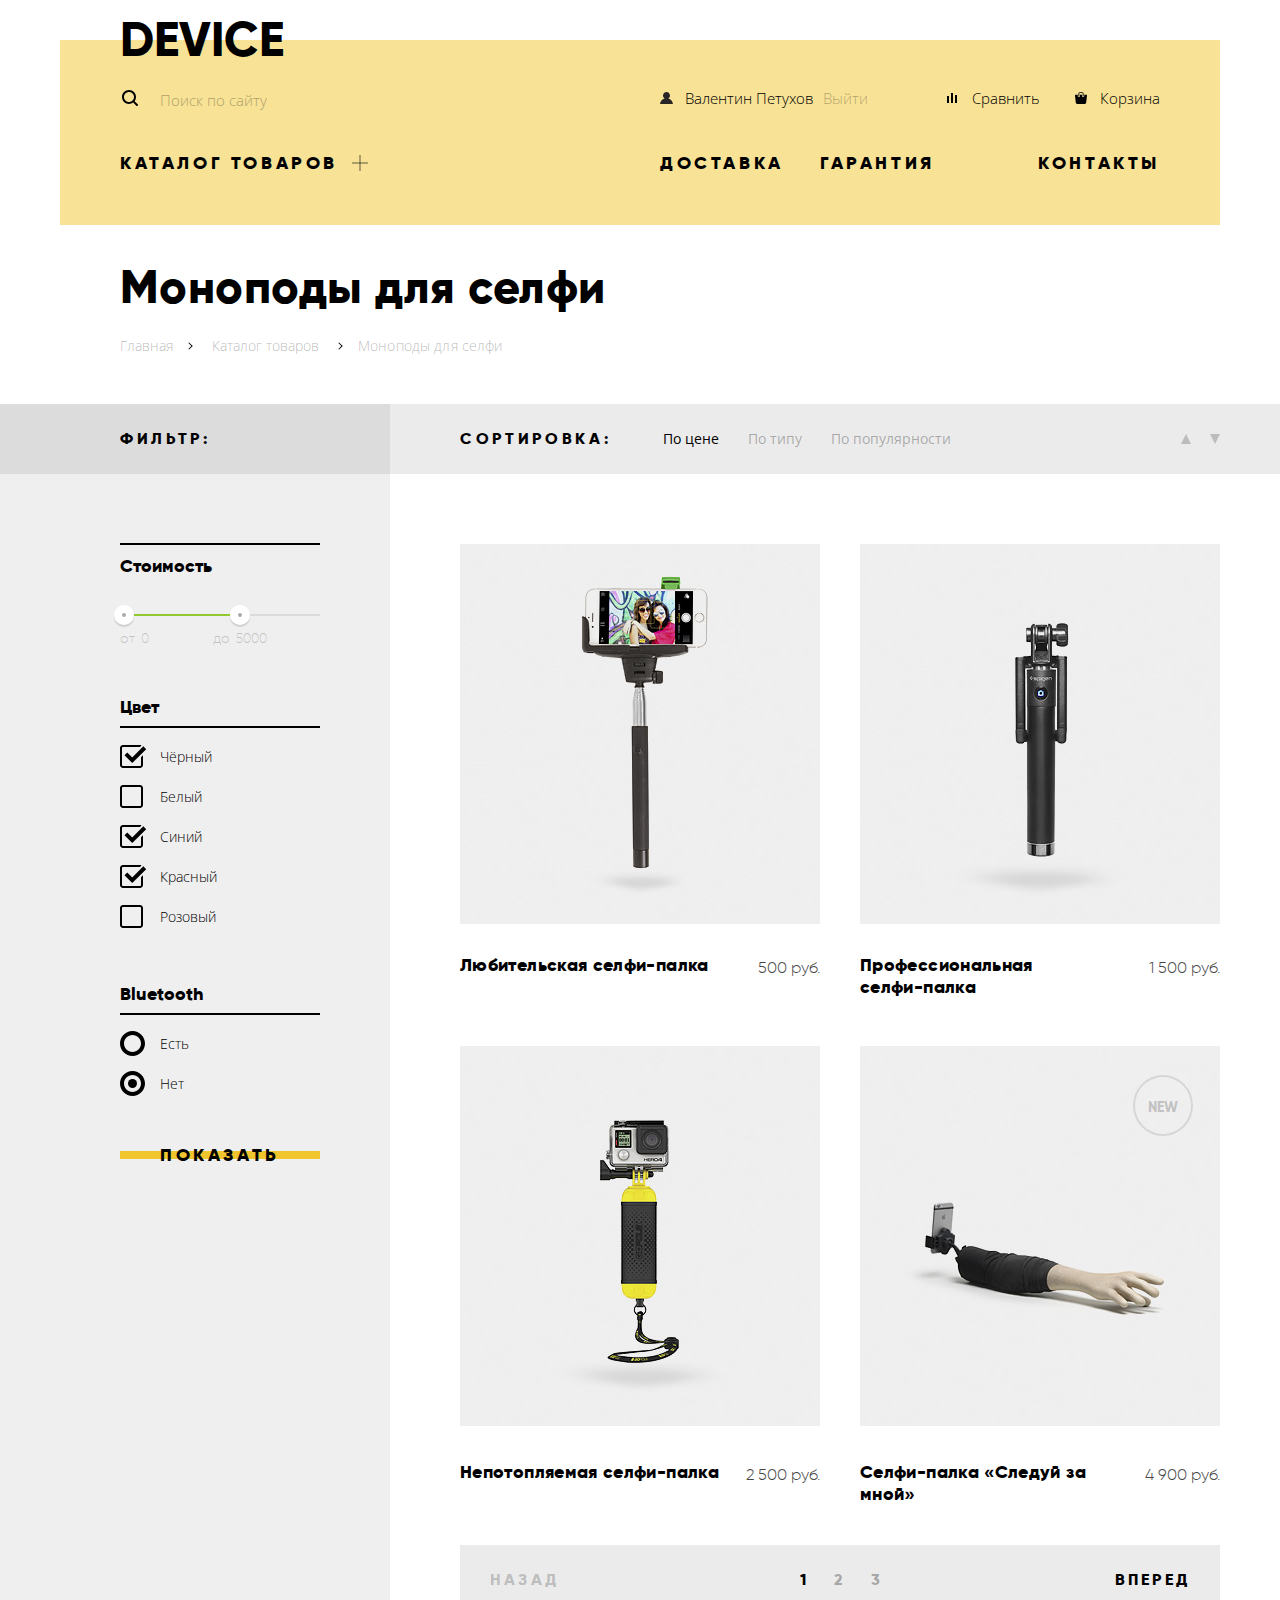
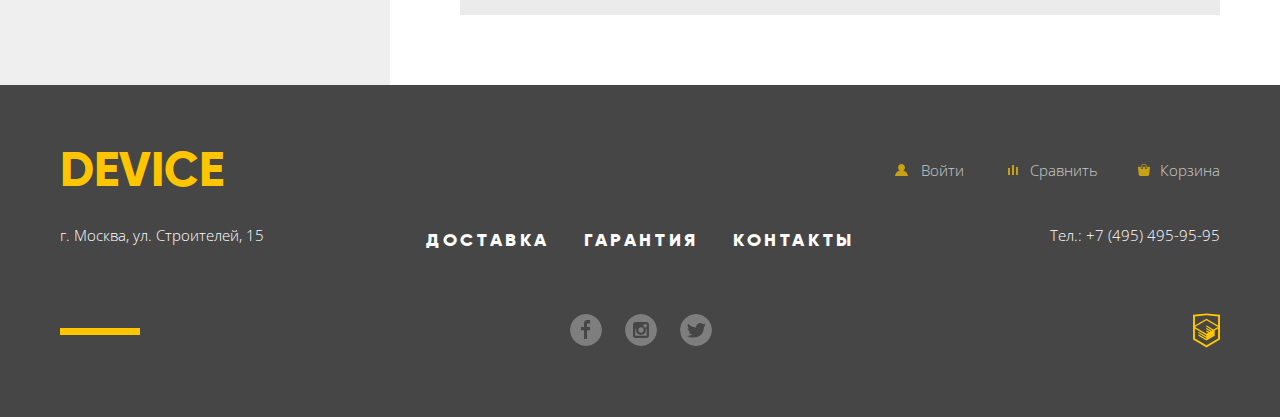
==== commit 8133ad92: "Пиксель-перфект каталога и кроссбраузерность" ====
--- a/catalog-monopodes.html
+++ b/catalog-monopodes.html
@@ -1,294 +1,235 @@
 <!DOCTYPE html>
 <html lang="ru">
-  <head>
-    <meta charset="utf-8">
-    <title>HTML Academy: Девайс</title>
-    <link href="https://fonts.googleapis.com/css?family=Open+Sans:300,400&amp;subset=cyrillic" rel="stylesheet">
-    <link rel="stylesheet" href="css/normalize.css">
-    <link rel="stylesheet" href="css/style.css">
-  </head>
-  <body class="inner-page">
-  	<h1 class="visually-hidden">Интернет-магазин новейших гаджетов Device</h1>
-  	<header class="main-header container">
-    	<p class="logo in-header"><a href="index.html">Device</a></p>
-  		<section class="main-header-user">
-    		<h2 class="visually-hidden">Пользовательский блок</h2>
-     		<form action="#" method="get" class="user-search-form">
-     			<input type="text" id="header-search" name="header-search" autocomplete="off" value="Поиск по сайту">
-     			<label for="header-search" class="visually-hidden">Поиск по сайту</label>
-					<button class="user-search-btn" type="submit">Найти</button>
-  			</form>
-  			<ul class="user-actions-list in-header">
-  				<li class="user-actions-item">
-  					<ul class="user-login-list">
-  					  <li class="user-login-item">
-  					  	<a href="#" class="user-login user-name">Валентин Петухов</a>
-  						</li>
-  					  <li class="user-login-item">
-  					  	<a href="#" class="user-out">Выйти</a>
-  					  </li>
-  					 </ul>
-  				</li>
-  				<li class="user-actions-item">
-  					<a href="#" class="user-compare">Сравнить</a>
-  				</li>
-  				<li class="user-actions-item">
-  					<a href="#" class="user-cart">Корзина</a>
-  				</li>
-  			</ul>
-  		</section>
-  		<nav class="main-navigation">
-  			<h2 class="visually-hidden">Главное меню</h2>
-  			<ul class="main-navigation-list in-header">
-  				<li class="main-navigation-item">
-  					<a href="#">Каталог товаров</a>
-  					<div class="secondary-menu-container">
-  						<ul class="secondary-menu-list">
-  							<li class="secondary-menu-item"><a href="#">Виртуальная реальность</a></li>
-  							<li class="secondary-menu-item"><a href="catalog-monopodes.html">Моноподы для селфи</a></li>
-  							<li class="secondary-menu-item"><a href="#">Экшн-камеры</a></li>
-  						</ul>
-  						<ul class="secondary-menu-list">
-  							<li class="secondary-menu-item"><a href="#">Фитнес-браслеты</a></li>
-  							<li class="secondary-menu-item"><a href="#">Умные часы</a></li>
-  						</ul>
-  						<ul class="secondary-menu-list">
-  							<li class="secondary-menu-item"><a href="#">Квадрокоптеры</a></li>
-  						</ul>
-  					</div>
-  				</li>
-  				<li class="main-navigation-item"><a href="#">Доставка</a></li>
-  				<li class="main-navigation-item"><a href="#">Гарантия</a></li>
-  				<li class="main-navigation-item"><a href="#">Контакты</a></li>
-  			</ul>
-  		</nav>
-  	</header>
-  	<main>
-  		<div class="container">
-  			<h1 class="page-title">Моноподы для селфи</h1>
-  			
-  			<ul class="breadcrumbs">
-  			    		
-  			    		<li><a href="index.html">Главная</a></li>
-  			    		<li><a href="catalog.html">Каталог товаров</a></li>
-  			    		<li class="breadcrumbs-current">Моноподы для селфи</li>
-  			    		
-  			    	</ul>
-  		</div>
-    	<div class="catalog-wrapper">
-    		<div class="container">
-    			<section class="filter">
-    				
-    			      	<h2>Фильтр:</h2>
-    			      	
-    			      	<form action="#" class="filter-form" method="get">
-    			      		<div class="range-filter">
-    			      			<p class="range-name">Стоимость</p>
-    			      			<div class="range-controls">
-    			      				<div class="range-scale">
-    			      					<div class="range-bar"></div>
-    			      				</div>
-    			      				<div class="range-toggle range-toggle-min"></div>
-    			      				<div class="range-toggle range-toggle-max"></div>
-    			      			</div>
-    			      			<div class="price-controls">
-    			      				<label class="min-price">от <input type="text" name="min-price" value="0"></label>
-    			      				<label class="max-price">до <input type="text" name="max-price" value="5000"></label>
-    			      			</div>
-    			      			
-    			      		</div>
-    			      		
-    			      		<fieldset class="filter-color">
-    			      			
-    			      			<legend>Цвет</legend>
-    			      			<ul class="filter-color-list">
-    			      				<li class="filter-color-option">
-    			      					<input class="visually-hidden filter-input filter-input-checkbox" type="checkbox" name="black" id="black" checked>
-    			      					<label for="black">Чёрный</label>
-    			      				</li>
-    			      				<li class="filter-color-option">
-    			      					<input class="visually-hidden filter-input filter-input-checkbox" type="checkbox" name="white" id="white">
-    			      					<label for="white">Белый</label>
-    			      				</li>
-    			      				<li class="filter-color-option">
-    			      					<input class="visually-hidden filter-input filter-input-checkbox" type="checkbox" name="blue" id="blue" checked>
-    			      					<label for="blue">Синий</label>
-    			      				</li>
-    			      				<li class="filter-color-option">
-    			      					<input class="visually-hidden filter-input filter-input-checkbox" type="checkbox" name="red" id="red" checked>
-    			      					<label for="red">Красный</label>
-    			      				</li>
-    			      				<li class="filter-color-option">
-    			      					<input class="visually-hidden filter-input filter-input-checkbox" type="checkbox" name="pink" id="pink">
-    			      					<label for="pink">Розовый</label>
-    			      				</li>
-    			      			</ul>
-    			      			
-    			      		</fieldset>
-    			      		
-    			      		<fieldset class="filter-bluetooth">
-    			      			
-    			      			<legend>Bluetooth</legend>
-    			      			<ul class="filter-bluetooth-list">
-    			      				<li class="filter-bluetooth-option">
-    			      					<input class="visually-hidden filter-input filter-input-radio" type="radio" name="bluetooth" id="yes" value="yes" checked>
-    			      					<label for="yes">Есть</label>
-    			      				</li>
-    			      				<li class="filter-bluetooth-option">
-    			      					<input class="visually-hidden filter-input filter-input-radio" type="radio" name="bluetooth" id="no" value="no" checked>
-    			      					<label for="no">Нет</label>
-    			      				</li>
-    			      			</ul>
-    			      			
-    			      		</fieldset>
-    			      		
-    			      		<p class="filter-show">
-    			      			<button class="btn filter-btn" type="submit">Показать</button>
-    			      		</p>
-    			      	</form>
-    			      
-    			</section>
-    			<div class="sort-and-catalog">
-    				<section class="sort">
-    					
-    					<div class="container">
-    						<h2>Сортировка:</h2>
-    						
-    						<ul class="sort-list">
-    							<li class="sort-item sort-item-current"><a href="#">По цене</a></li>
-    							<li class="sort-item"><a href="#">По типу</a></li>
-    							<li class="sort-item"><a href="#">По популярности</a></li>
-    						</ul>
-    						
-    						<ul class="sort-controls">
-    							<li class="sort-controls-item">
-    								<a href="#" class="sort-up">По возрастанию</a>
-    							</li>
-    							<li class="sort-controls-item sort-controls-item-current">
-    								<a href="#" class="sort-down">По убыванию</a>
-    							</li>
-    						</ul>
-    					</div>
-    					
-    				</section>
-    				
-    				<section class="catalog">
-    					
-    				      	<h2 class="visually-hidden">Подходящие товары</h2>
-    				      	
-    				      	<ul class="catalog-list">
-    				      		
-    				      		<li class="catalog-item">
-    				      		<div class="catalog-item-info">
-    				      			<h3><a href="#">Любительская селфи-палка</a></h3>
-    				      			<span class="catalog-item-price">500 руб.</span>
-    				      		</div>
-    				      		<div class="catalog-item-picture">
-    				      			<img src="img/catalog1.jpg" alt="Любительская селфи-палка" width="360" height="380">
-    				      			<p class="catalog-item-hover">
-    				      				<a href="#" class="btn catalog-item-btn">В корзину</a>
-    				      				<a href="#" class="catalog-compare">Добавить к сравнению</a>
-    				      			</p>
-    				      		</div>
-    				      	</li>
-    				      		<li class="catalog-item">
-    				      		<div class="catalog-item-info">
-    				      			<h3><a href="#">Профессиональная селфи-палка</a></h3>
-    				      			<span class="catalog-item-price">1500 руб.</span>
-    				      		</div>
-    				      		<div class="catalog-item-picture">
-    				      			<img src="img/catalog2.jpg" alt="Профессиональная селфи-палка" width="360" height="380">
-    				      			<p class="catalog-item-hover">
-    				      				<a href="#" class="btn catalog-item-btn">В корзину</a>
-    				      				<a href="#" class="catalog-compare">Добавить к сравнению</a>
-    				      			</p>
-    				      		</div>
-    				      	</li>
-    				      		<li class="catalog-item">
-    				      		<div class="catalog-item-info">
-    				      			<h3><a href="#">Непотопляемая селфи-палка</a></h3>
-    				      			<span class="catalog-item-price">2500 руб.</span>
-    				      		</div>
-    				      		<div class="catalog-item-picture">
-    				      			<img src="img/catalog3.jpg" alt="Непотопляемая селфи-палка" width="360" height="380">
-    				      			<p class="catalog-item-hover">
-    				      				<a href="#" class="btn catalog-item-btn">В корзину</a>
-    				      				<a href="#" class="catalog-compare">Добавить к сравнению</a>
-    				      			</p>
-    				      		</div>
-    				      	</li>
-    				      		<li class="catalog-item catalog-item-new">
-    				      		<div class="catalog-item-info">
-    				      			<h3><a href="#">Селфи-палка «Следуй за мной»</a></h3>
-    				      			<span class="catalog-item-price">4900 руб.</span>
-    				      		</div>
-    				      		<div class="catalog-item-picture">
-    				      			<img src="img/catalog4.jpg" alt="Селфи-палка «Следуй за мной»" width="360" height="380">
-    				      			<p class="catalog-item-hover">
-    				      				<a href="#" class="btn catalog-item-btn">В корзину</a>
-    				      				<a href="#" class="catalog-compare">Добавить к сравнению</a>
-    				      			</p>
-    				      		</div>
-    				      	</li>
-    				      		
-    				      	</ul>
-    				      	
-    				      	<div class="pagination">
-    				      		<ul class="pagination-list">
-    				      		    			
-    				      		  <li class="pagination-item pagination-item-current"><a>1</a></li>
-    				      		  <li class="pagination-item"><a href="#">2</a></li>
-    				      		  <li class="pagination-item"><a href="#">3</a></li>
-    				      		    			
-    				      		</ul>
-    				      		<button class="pagination-btn pagination-btn-prev disabled" type="button">Назад</button>
-    				      		<button class="pagination-btn pagination-btn-next" type="button">Вперед</button>
-    				      	</div>
-    				      	
-    				</section>
-    			</div>
-    		</div>
-    	</div>
-   	</main>
-  	<footer class="main-footer">
-  		<div class="container">
-				<section class="main-footer-user">
-     			<h2 class="visually-hidden">Пользовательский блок</h2>
-     			<p class="logo in-footer"><a>Device</a></p>
-     			<ul class="user-actions-list in-footer">
-  					<li class="user-actions-item">
-  					<a class="user-login" href="#">Войти</a>
-  				</li>
-  					<li class="user-actions-item">
-  					<a class="user-compare" href="#">Сравнить</a>
-  				</li>
-  					<li class="user-actions-item">
-  					<a class="user-cart" href="#">Корзина</a>
-  				</li>
-  				</ul>
+
+<head>
+	<meta charset="utf-8">
+	<meta name="format-detection" content="telephone=no">
+	<title>HTML Academy: Девайс</title>
+	<link href="https://fonts.googleapis.com/css?family=Open+Sans:300,400&amp;subset=cyrillic" rel="stylesheet">
+	<link rel="stylesheet" href="css/normalize.css">
+	<link rel="stylesheet" href="css/style.css"> </head>
+
+<body class="inner-page">
+	<h1 class="visually-hidden">Интернет-магазин новейших гаджетов Device</h1>
+	<header class="main-header container">
+		<p class="logo in-header"><a href="index.html">Device</a></p>
+		<section class="main-header-user">
+			<h2 class="visually-hidden">Пользовательский блок</h2>
+			<form action="#" method="get" class="user-search-form">
+				<input type="text" id="header-search" name="header-search" autocomplete="off" value="Поиск по сайту">
+				<label for="header-search" class="visually-hidden">Поиск по сайту</label>
+				<button class="user-search-btn" type="submit">Найти</button>
+			</form>
+			<ul class="user-actions-list in-header">
+				<li class="user-actions-item">
+					<ul class="user-login-list">
+						<li class="user-login-item"> <a href="#" class="user-login user-name">Валентин Петухов</a> </li>
+						<li class="user-login-item"> <a href="#" class="user-out">Выйти</a> </li>
+					</ul>
+				</li>
+				<!--
+  				-->
+				<li class="user-actions-item"> <a href="#" class="user-compare">Сравнить</a> </li>
+				<!--
+  				-->
+				<li class="user-actions-item"> <a href="#" class="user-cart">Корзина</a> </li>
+			</ul>
+		</section>
+		<nav class="main-navigation">
+			<h2 class="visually-hidden">Главное меню</h2>
+			<ul class="main-navigation-list in-header">
+				<li class="main-navigation-item"> <a href="#">Каталог товаров</a>
+					<div class="secondary-menu-container">
+						<ul class="secondary-menu-list">
+							<li class="secondary-menu-item"><a href="#">Виртуальная реальность</a></li>
+							<li class="secondary-menu-item"><a href="catalog-monopodes.html">Моноподы для селфи</a></li>
+							<li class="secondary-menu-item"><a href="#">Экшн-камеры</a></li>
+						</ul>
+						<ul class="secondary-menu-list">
+							<li class="secondary-menu-item"><a href="#">Фитнес-браслеты</a></li>
+							<li class="secondary-menu-item"><a href="#">Умные часы</a></li>
+						</ul>
+						<ul class="secondary-menu-list">
+							<li class="secondary-menu-item"><a href="#">Квадрокоптеры</a></li>
+						</ul>
+					</div>
+				</li>
+				<li class="main-navigation-item"><a href="#">Доставка</a></li>
+				<li class="main-navigation-item"><a href="#">Гарантия</a></li>
+				<li class="main-navigation-item"><a href="#">Контакты</a></li>
+			</ul>
+		</nav>
+	</header>
+	<main>
+		<div class="container">
+			<h1 class="page-title">Моноподы для селфи</h1>
+			<ul class="breadcrumbs">
+				<li><a href="index.html">Главная</a></li>
+				<li><a href="catalog.html">Каталог товаров</a></li>
+				<li class="breadcrumbs-current">Моноподы для селфи</li>
+			</ul>
+		</div>
+		<div class="catalog-wrapper">
+			<div class="container">
+				<section class="filter">
+					<h2>Фильтр:</h2>
+					<form action="#" class="filter-form" method="get">
+						<div class="range-filter">
+							<p class="range-name">Стоимость</p>
+							<div class="range-controls">
+								<div class="range-scale">
+									<div class="range-bar"></div>
+								</div>
+								<div class="range-toggle range-toggle-min"></div>
+								<div class="range-toggle range-toggle-max"></div>
+							</div>
+							<div class="price-controls">
+								<label class="min-price">от
+									<input type="text" name="min-price" value="0">
+								</label>
+								<label class="max-price">до
+									<input type="text" name="max-price" value="5000">
+								</label>
+							</div>
+						</div>
+						<fieldset class="filter-color">
+							<legend>Цвет</legend>
+							<ul class="filter-color-list">
+								<li class="filter-color-option">
+									<input class="visually-hidden filter-input filter-input-checkbox" type="checkbox" name="black" id="black" checked>
+									<label for="black">Чёрный</label>
+								</li>
+								<li class="filter-color-option">
+									<input class="visually-hidden filter-input filter-input-checkbox" type="checkbox" name="white" id="white">
+									<label for="white">Белый</label>
+								</li>
+								<li class="filter-color-option">
+									<input class="visually-hidden filter-input filter-input-checkbox" type="checkbox" name="blue" id="blue" checked>
+									<label for="blue">Синий</label>
+								</li>
+								<li class="filter-color-option">
+									<input class="visually-hidden filter-input filter-input-checkbox" type="checkbox" name="red" id="red" checked>
+									<label for="red">Красный</label>
+								</li>
+								<li class="filter-color-option">
+									<input class="visually-hidden filter-input filter-input-checkbox" type="checkbox" name="pink" id="pink">
+									<label for="pink">Розовый</label>
+								</li>
+							</ul>
+						</fieldset>
+						<fieldset class="filter-bluetooth">
+							<legend>Bluetooth</legend>
+							<ul class="filter-bluetooth-list">
+								<li class="filter-bluetooth-option">
+									<input class="visually-hidden filter-input filter-input-radio" type="radio" name="bluetooth" id="yes" value="yes" checked>
+									<label for="yes">Есть</label>
+								</li>
+								<li class="filter-bluetooth-option">
+									<input class="visually-hidden filter-input filter-input-radio" type="radio" name="bluetooth" id="no" value="no" checked>
+									<label for="no">Нет</label>
+								</li>
+							</ul>
+						</fieldset>
+						<p class="filter-show">
+							<button class="btn filter-btn" type="submit">Показать</button>
+						</p>
+					</form>
 				</section>
-				<section class="main-footer-conditions">
-					<h2 class="visually-hidden">Условия покупки</h2>
-					<p class="address">г. Москва, ул. Строителей, 15</p>
-  				<ul class="main-navigation-list in-footer">
-  					<li class="main-navigation-item"><a href="#">Доставка</a></li>
-  					<li class="main-navigation-item"><a href="#">Гарантия</a></li>
-  					<li class="main-navigation-item"><a href="#">Контакты</a></li>
-  				</ul>
-  				<p class="phone">Тел.: +7 (495) 495-95-95</p>
-				</section>
-				<section class="main-footer-social">
-					<h2 class="visually-hidden">Device в социальных сетях</h2>
-					<ul class="social-buttons">
-  					<li class="social-btn social-fb"><a href="#">Facebook</a></li>
-  					<li class="social-btn social-in"><a href="#">Instagram</a></li>
-  					<li class="social-btn social-tw"><a href="#">Twitter</a></li>
-  				</ul>
-  				<p class="copyright">
-  					<a class="copyright-icon" href="https://htmlacademy.ru/intensive/htmlcss"><img src="img/logo-html.svg" alt="HTML Академия" width="27" height="35"></a>
-  				</p>
-				</section>
-  		</div>
-  	</footer>
-  </body>
-</html>
+				<div class="sort-and-catalog">
+					<section class="sort">
+						<div class="container">
+							<h2>Сортировка:</h2>
+							<ul class="sort-list">
+								<li class="sort-item sort-item-current"><a href="#">По цене</a></li>
+								<li class="sort-item"><a href="#">По типу</a></li>
+								<li class="sort-item"><a href="#">По популярности</a></li>
+							</ul>
+							<ul class="sort-controls">
+								<li class="sort-controls-item"> <a href="#" class="sort-up">По возрастанию</a> </li>
+								<li class="sort-controls-item sort-controls-item-current"> <a href="#" class="sort-down">По убыванию</a> </li>
+							</ul>
+						</div>
+					</section>
+					<section class="catalog">
+						<h2 class="visually-hidden">Подходящие товары</h2>
+						<ul class="catalog-list">
+							<li class="catalog-item">
+								<div class="catalog-item-info">
+									<h3><a href="#">Любительская селфи-палка</a></h3> <span class="catalog-item-price">500 руб.</span> </div>
+								<div class="catalog-item-picture"> <img src="img/catalog1.jpg" alt="Любительская селфи-палка" width="360" height="380">
+									<p class="catalog-item-hover"> <a href="#" class="btn catalog-item-btn">В корзину</a> <a href="#" class="catalog-compare">Добавить к сравнению</a> </p>
+								</div>
+							</li>
+							<li class="catalog-item">
+								<div class="catalog-item-info">
+									<h3><a href="#">Профессиональная селфи-палка</a></h3> <span class="catalog-item-price">1 500 руб.</span> </div>
+								<div class="catalog-item-picture"> <img src="img/catalog2.jpg" alt="Профессиональная селфи-палка" width="360" height="380">
+									<p class="catalog-item-hover"> <a href="#" class="btn catalog-item-btn">В корзину</a> <a href="#" class="catalog-compare">Добавить к сравнению</a> </p>
+								</div>
+							</li>
+							<li class="catalog-item">
+								<div class="catalog-item-info">
+									<h3><a href="#">Непотопляемая селфи-палка</a></h3> <span class="catalog-item-price">2 500 руб.</span> </div>
+								<div class="catalog-item-picture"> <img src="img/catalog3.jpg" alt="Непотопляемая селфи-палка" width="360" height="380">
+									<p class="catalog-item-hover"> <a href="#" class="btn catalog-item-btn">В корзину</a> <a href="#" class="catalog-compare">Добавить к сравнению</a> </p>
+								</div>
+							</li>
+							<li class="catalog-item catalog-item-new">
+								<div class="catalog-item-info">
+									<h3><a href="#">Селфи-палка «Следуй за мной»</a></h3> <span class="catalog-item-price">4 900 руб.</span> </div>
+								<div class="catalog-item-picture"> <img src="img/catalog4.jpg" alt="Селфи-палка «Следуй за мной»" width="360" height="380">
+									<p class="catalog-item-hover"> <a href="#" class="btn catalog-item-btn">В корзину</a> <a href="#" class="catalog-compare">Добавить к сравнению</a> </p>
+								</div>
+							</li>
+						</ul>
+						<div class="pagination">
+							<ul class="pagination-list">
+								<li class="pagination-item pagination-item-current"><a>1</a></li>
+								<li class="pagination-item"><a href="#">2</a></li>
+								<li class="pagination-item"><a href="#">3</a></li>
+							</ul>
+							<button class="pagination-btn pagination-btn-prev disabled" type="button">Назад</button>
+							<button class="pagination-btn pagination-btn-next" type="button">Вперед</button>
+						</div>
+					</section>
+				</div>
+			</div>
+		</div>
+	</main>
+	<footer class="main-footer">
+		<div class="container">
+			<section class="main-footer-user">
+				<h2 class="visually-hidden">Пользовательский блок</h2>
+				<p class="logo in-footer"><a>Device</a></p>
+				<ul class="user-actions-list in-footer">
+					<li class="user-actions-item"> <a class="user-login" href="#">Войти</a> </li>
+					<li class="user-actions-item"> <a class="user-compare" href="#">Сравнить</a> </li>
+					<li class="user-actions-item"> <a class="user-cart" href="#">Корзина</a> </li>
+				</ul>
+			</section>
+			<section class="main-footer-conditions">
+				<h2 class="visually-hidden">Условия покупки</h2>
+				<p class="address">г. Москва, ул. Строителей, 15</p>
+				<ul class="main-navigation-list in-footer">
+					<li class="main-navigation-item"><a href="#">Доставка</a></li>
+					<li class="main-navigation-item"><a href="#">Гарантия</a></li>
+					<li class="main-navigation-item"><a href="#">Контакты</a></li>
+				</ul>
+				<p class="phone">Тел.: +7 (495) 495-95-95</p>
+			</section>
+			<section class="main-footer-social">
+				<h2 class="visually-hidden">Device в социальных сетях</h2>
+				<ul class="social-buttons">
+					<li class="social-btn social-fb"><a href="#">Facebook</a></li>
+					<li class="social-btn social-in"><a href="#">Instagram</a></li>
+					<li class="social-btn social-tw"><a href="#">Twitter</a></li>
+				</ul>
+				<p class="copyright">
+					<a class="copyright-icon" href="https://htmlacademy.ru/intensive/htmlcss"><img src="img/logo-html.svg" alt="HTML Академия" width="27" height="35"></a>
+				</p>
+			</section>
+		</div>
+	</footer>
+</body>
+
+</html>--- a/css/style.css
+++ b/css/style.css
@@ -64,7 +64,8 @@
 	font-weight: 900;
 	font-size: 18px;
 	line-height: 40px;
-	letter-spacing: 2px;
+	letter-spacing: 0.2em;
+	text-transform: uppercase;
 	
 	text-align: center;
 	color: rgba(0, 0, 0, 1);
@@ -91,14 +92,13 @@
 .main-header {
 	color: #000000;
 	font-size: 15px;
-	line-height: 36px;
-	
-	background-color: #f7e296;
+	line-height: 36px;	
 }
 
 .logo {
 	margin: 0;
 	padding: 0;
+	text-transform: uppercase;
 }
 
 .logo a {
@@ -201,7 +201,16 @@
 .user-actions-item {
 	text-align: right;
 	display: inline-block;
+	vertical-align: top;
 	font-size: 15px;
+}
+
+.main-navigation {
+	padding-top: 25px;
+	background-color: #f7e296;
+	padding-left: 60px;
+	padding-right: 60px;
+	padding-bottom: 155px;
 }
 
 .main-navigation-list a {
@@ -223,7 +232,7 @@
 	font-weight: 900;
 	font-size: 18px;
 	line-height: 24px;
-	letter-spacing: 2px;
+	letter-spacing: 0.2em;
 }
 
 /*  1.3 Базовая стилизация основного содержимого главной страницы*/
@@ -242,6 +251,8 @@
 	font-size: 47px;
 	line-height: 56px;
 	color: #000000;
+	letter-spacing: 0.01em;
+	word-spacing: 0.02em;
 }
 
 .slide-detail-btn {
@@ -249,7 +260,7 @@
 	font-weight: 900;
 	font-size: 18px;
 	line-height: 40px;
-	letter-spacing: 2px;
+	letter-spacing: 0.2em;
 }
 
 .slide-info-table thead {
@@ -279,8 +290,9 @@
 	font-family: "Gilroy", "Arial", sans-serif;
 	font-weight: 900;
 	font-size: 18px;
-	line-height: 24px;
+	line-height: 23px;
 	color: #000000;
+	letter-spacing: 0.01em;
 }
 
 .product-image {
@@ -318,8 +330,8 @@
 	font-family: "Gilroy", "Arial", sans-serif;
 	font-weight: 900;
 	font-size: 18px;
-	line-height: 24px;
-	letter-spacing: 2px;
+	line-height: 40px;
+	letter-spacing: 0.2em;
 	cursor: pointer;
 }
 
@@ -332,6 +344,7 @@
 	background-image: none;
 	color: #f7e184;
 	cursor: default;
+	line-height: 40px;
 }
 
 .service-title {
@@ -340,6 +353,7 @@
 	font-size: 47px;
 	line-height: 55px;
 	color: #000000;
+	letter-spacing: 0.02em;
 }
 
 /*  1.3.4 Базовая стилизация галереи брэндов */
@@ -360,6 +374,7 @@
 .contacts-title {
 	margin: 0;
 	padding: 0;
+	margin-bottom: 39px;
 	font-family: "Gilroy", "Arial", sans-serif;
 	font-weight: 900;
 	font-size: 47px;
@@ -379,6 +394,7 @@
 	font-size: 16px;
 	line-height: 40px;
 	color: #000000;
+	letter-spacing: 0.01em;
 }
 
 /*  1.4 Базовая стилизация основного содержимого внутренних страниц*/
@@ -391,6 +407,7 @@
 	font-size: 47px;
 	line-height: 55px;
 	color: #000000;
+	letter-spacing: 0.01em;
 }
 
 .breadcrumbs {
@@ -404,6 +421,10 @@
 	font-size: 14px;
 	line-height: 36px;
 	color: rgba(0, 0, 0, 0.3);
+}
+
+.breadcrumbs-current {
+	letter-spacing: 0.01em;
 }
 
 .breadcrumbs a:hover,
@@ -428,7 +449,7 @@
 	font-size: 16px;
 	line-height: 20px;
 	color: #000000;
-	letter-spacing: 2px;
+	letter-spacing: 0.23em;
 	text-transform: uppercase;
 }
 
@@ -470,7 +491,7 @@
 .filter-btn {
 	font-size: 18px;
 	line-height: 40px;
-	letter-spacing: 2px;
+	letter-spacing: 0.2em;
 	font-weight: 900;
 	width: 200px;
 	cursor: pointer;
@@ -532,14 +553,17 @@
 	font-family: "Gilroy", "Arial", sans-serif;
 	font-weight: 900;
 	font-size: 18px;
-	line-height: 24px;
+	line-height: 22px;
 	color: #000000;
+	letter-spacing: 0.02em;
 }
 
 .catalog-item-price {
+	font-family: "Gilroy", "Arial", sans-serif;
 	font-weight: 300;
 	font-size: 16px;
 	line-height: 20px;
+	margin-top: 4px;
 }
 
 .catalog-item-picture {
@@ -603,7 +627,8 @@
 	font-size: 16px;
 	line-height: 20px;
 	color: rgba(0, 0, 0, 1);
-	letter-spacing: 2px;
+	letter-spacing: 0.2em;
+	text-transform: uppercase;
 }
 
 .pagination-btn:hover,
@@ -658,6 +683,10 @@
 	list-style: none;
 	margin: 0;
 	padding: 0;
+	margin-right: auto;
+	margin-left: auto;
+	position: relative;
+	top: -5px;
 }
 
 /*  1.6 Базовая стилизация модальных окон */
@@ -731,19 +760,17 @@
 /*  2.1 Центровщик для всего проекта  */
 
 .container {
-	width: 1160px;
+	width: 1200px;
 	margin: 0 auto;
-	padding: 0 60px;
-	
-	outline: 1px solid aqua;
+	padding: 0 20px;
 }
 
 /*  2.2 Сетка шапки  */
 
 .main-header {
+	position: relative;
 	margin-top: 40px;
 	margin-bottom: 20px;
-	padding-bottom: 170px;
 	display: -webkit-box;
 	display: -ms-flexbox;
 	display: flex;
@@ -757,7 +784,11 @@
 }
 
 .inner-page .main-header {
-	padding-bottom: 50px;
+	margin-bottom: 35px;
+}
+
+.inner-page .main-navigation {
+	padding-bottom: 44px;
 }
 
 .main-content {
@@ -768,23 +799,26 @@
 .logo.in-header {
 	-ms-flex-item-align: start;
 	align-self: flex-start;
+	margin-left: 60px;
 }
 
 .main-header-user {
+	background-color: #f7e296;
+	padding-left: 60px;
+	padding-right: 60px;
+	padding-top: 40px;
 	display: -webkit-box;
 	display: -ms-flexbox;
 	display: flex;
-	-webkit-box-pack: justify;
-	-ms-flex-pack: justify;
-	justify-content: space-between;
-	margin-bottom: 20px;
-	-webkit-box-align: start;
-	-ms-flex-align: start;
-	align-items: flex-start;
 }
 
 .user-search-form {
 	width: 440px;
+	margin-right: auto;
+}
+
+.user-search-form input {
+	height: 40px;
 }
 
 .user-actions-list {
@@ -807,7 +841,7 @@
 	display: flex;
 }
 
-.main-navigation-list {
+.main-navigation-list.in-header {
 	display: -webkit-box;
 	display: -ms-flexbox;
 	display: flex;
@@ -858,7 +892,7 @@
 	width: 1160px;
 	margin-left: -60px;
 	padding-left: 60px;
-	padding-bottom: 60px;
+	padding-bottom: 50px;
 }
 
 /*  2.3 Сетка основного содержимого главной страницы*/
@@ -866,7 +900,7 @@
 
 .promo-slider {
 	position: relative;
-	margin-bottom: 100px;
+	margin-bottom: 55px;
 }
 
 .promo-slides-item {
@@ -883,8 +917,8 @@
 
 .promo-slides-item:nth-child(1) .slide-image {
 	width: 384px;
-	margin-right: 130px;
-	margin-top: -20px;
+	margin-right: 126px;
+	margin-top: -36px;
 }
 
 .promo-slides-item:nth-child(2) .slide-image {
@@ -912,24 +946,21 @@
 
 .promo-slides-item:nth-child(3) .slide-title {
 	width: 500px;
-}
-
-.slider-controls {
-	width: 80px;
-	display: -webkit-box;
-	display: -ms-flexbox;
-	display: flex;
-	-webkit-box-pack: justify;
-	-ms-flex-pack: justify;
-	justify-content: space-between;
-	-ms-flex-item-align: end;
-	align-self: flex-end;
-}
+	letter-spacing: 0;
+	word-spacing: 0;
+}
+
+.slider-controls li {
+	display: inline-block;
+	margin-left: 18px;
+}
+
+
 
 /*  2.3.2 Сетка галереи продуктов  */
 
 .product-gallery {
-	margin-bottom: 200px;
+	margin-bottom: 185px;
 }
 
 .product-list {
@@ -939,8 +970,6 @@
 	-webkit-box-pack: justify;
 	-ms-flex-pack: justify;
 	justify-content: space-between;
-	margin-left: -60px;
-	margin-right: -60px;
 }
 
 .product-item {
@@ -955,7 +984,7 @@
 .product-image {
 	width: 160px;
 	height: 160px;
-	margin-bottom: 40px;
+	margin-bottom: 33px;
 	display: -webkit-box;
 	display: -ms-flexbox;
 	display: flex;
@@ -967,13 +996,75 @@
 	align-items: center;
 }
 
+.product-item:nth-child(2) .product-image {
+	-webkit-box-align: end;
+	-ms-flex-align: end;
+	align-items: flex-end;
+}
+
+.product-item:nth-child(2) img {
+	margin-bottom: 2px;
+}
+
+.product-item:nth-child(3) img {
+	margin-left: 7px;
+	margin-top: 1px;
+}
+
+.product-item:nth-child(4) img {
+	margin-left: 2px;
+	margin-top: 3px;
+}
+
+.product-item:nth-child(5) img {
+	margin-left: 5px;
+}
+
+.product-item:nth-child(6) img {
+	margin-top: 4px;
+}
+
 /*  2.3.3 Сетка слайдера сервисов  */
 
 .services {
-	margin-bottom: 100px;
+	margin-bottom: 92px;
 }
 
 .services .container {
+	display: -webkit-box;
+	display: -ms-flexbox;
+	display: flex;
+	-webkit-box-pack: start;
+	-ms-flex-pack: start;
+	justify-content: flex-start;
+}
+
+.service-buttons {
+	width: 280px;
+	margin-right: 120px;
+}
+
+.service-list {
+	width: 695px;
+}
+
+.service-item {
+	padding-right: 265px;
+}
+
+.service-title,
+.service-description {
+	margin: 0;
+	padding: 0;
+}
+
+/*  2.3.4 Сетка галереи брэндов */
+
+.brand-gallery {
+	margin-bottom: 135px;
+}
+
+.brand-list {
 	display: -webkit-box;
 	display: -ms-flexbox;
 	display: flex;
@@ -982,41 +1073,6 @@
 	justify-content: space-between;
 }
 
-.service-buttons {
-	width: 280px;
-	margin-left: -60px;
-}
-
-.service-list {
-	width: 700px;
-}
-
-.service-item {
-	padding-right: 280px;
-}
-
-.service-title {
-	margin: 0;
-	padding: 0;
-}
-
-/*  2.3.4 Сетка галереи брэндов */
-
-.brand-gallery {
-	margin-bottom: 100px;
-}
-
-.brand-list {
-	margin-left: -60px;
-	margin-right: -60px;
-	display: -webkit-box;
-	display: -ms-flexbox;
-	display: flex;
-	-webkit-box-pack: justify;
-	-ms-flex-pack: justify;
-	justify-content: space-between;
-}
-
 .brand-item {
 	width: 260px;;
 }
@@ -1024,7 +1080,7 @@
 /*  2.3.5 Сутка блока О НАС и КОНТАКТЫ */
 
 .about-container {
-	margin-bottom: 50px;
+	margin-bottom: 80px;
 	display: -webkit-box;
 	display: -ms-flexbox;
 	display: flex;
@@ -1046,17 +1102,22 @@
 	flex-direction: column;
 }
 
-.about-us {
-	margin-left: -60px;
-}
-
-.contacts {
-	margin-right: -60px;
-}
+.contacts-map {
+	display: block;
+	background-color: #e9e9e9;
+	width: 560px;
+	height: 222px;
+}
+
+
+
+
+
+
 
 .delivery-list {
-	margin-top: 50px;
-	margin-bottom: 50px;
+	margin-top: 35px;
+	margin-bottom: 55px;
 }
 
 .about-us-btn,
@@ -1074,17 +1135,19 @@
 .page-title {
 	margin: 0;
 	padding: 0;
-	margin-bottom: 20px;
+	margin-bottom: 13px;
+	margin-left: 60px;
 }
 
 .breadcrumbs {
 	margin-bottom: 40px;
+	margin-left: 60px;
 }
 
 .breadcrumbs li {
 	display: inline-block;
 	vertical-align: top;
-	padding-right: 40px;
+	padding-right: 35px;
 }
 
 /*  2.4.2 Сетка фильтра*/
@@ -1113,31 +1176,36 @@
 	-webkit-box-direction: normal;
 	-ms-flex-direction: column;
 	flex-direction: column;
+	margin-left: 60px;
 }
 
 .filter h2 {
 	margin: 0;
 	padding: 0;
 	padding-top: 25px;
-	margin-bottom: 60px;
+	margin-bottom: 105px;
 }
 
 .range-filter {
 	position: relative;
 	width: 200px;
-	margin-bottom: 50px;
+	margin-bottom: 43px;
 }
 
 .range-name {
 	margin: 0;
 	padding: 0;
-	margin-bottom: 20px;
+	margin-bottom: 27px;
 }
 
 .filter-color,
 .filter-bluetooth {
 	position: relative;
 	width: 200px;
+	margin-bottom: 45px;
+}
+
+.filter-bluetooth {
 	margin-bottom: 30px;
 }
 
@@ -1161,28 +1229,27 @@
 	display: -webkit-box;
 	display: -ms-flexbox;
 	display: flex;
-	-webkit-box-pack: end;
-	-ms-flex-pack: end;
-	justify-content: flex-end;
-	-webkit-box-align: center;
-	-ms-flex-align: center;
-	align-items: center;
 }
 
 .sort h2 {
 	margin: 0;
-	margin-left: 340px;
-	padding: 0;
+	margin-left: 400px;
+	padding: 0;
+	line-height: 70px;
 }
 
 .sort-list {
-	margin-left: 60px;
+	margin-left: 52px;
 }
 
 .sort-item {
 	display: inline-block;
-	margin-right: 30px;
-	vertical-align: top;
+	margin-right: 25px;
+	vertical-align: middle;
+}
+
+.sort-item a {
+	line-height: 70px;
 }
 
 .sort-item:last-child {
@@ -1191,13 +1258,14 @@
 
 .sort-controls {
 	width: 60px;
-	margin-right: -60px;
 	margin-left: auto;
+	position: relative;
+	top: 18px;
 }
 
 .sort-and-catalog {
 	width: 760px;
-	margin-right: -60px;
+	padding-bottom: 70px;
 }
 
 .catalog-list {
@@ -1223,11 +1291,21 @@
 	-webkit-box-pack: end;
 	-ms-flex-pack: end;
 	justify-content: flex-end;
+	margin-bottom: 48px;
+}
+
+.catalog-item:nth-child(n+3) {
 	margin-bottom: 40px;
 }
 
 .catalog-item-picture {
-	margin-bottom: 40px;
+	width: 360px;
+	height: 380px;
+	margin-bottom: 30px;
+}
+
+.catalog-item:nth-child(n+3) .catalog-item-picture {
+	margin-bottom: 35px;
 }
 
 .catalog-item-info {
@@ -1237,6 +1315,8 @@
 	-webkit-box-pack: justify;
 	-ms-flex-pack: justify;
 	justify-content: space-between;
+	-webkit-box-align: start;
+	-ms-flex-align: start;
 	align-items: flex-start;
 }
 
@@ -1261,7 +1341,7 @@
 }
 
 .catalog-item:nth-child(2n) h3 {
-	width: 220px;
+	width: 230px;
 }
 
 .pagination {
@@ -1275,13 +1355,11 @@
 /*  2.5 Сетка подвала */
 
 .main-footer {
-	padding-top: 60px;
-	padding-bottom: 40px;
-}
-
-.main-footer .container {
-	padding: 0;
-}
+	padding-top: 55px;
+	padding-bottom: 60px;
+}
+
+
 
 .main-footer > .container {
 	display: -webkit-box;
@@ -1297,20 +1375,41 @@
 	display: -webkit-box;
 	display: -ms-flexbox;
 	display: flex;
-	-webkit-box-pack: justify;
-	-ms-flex-pack: justify;
-	justify-content: space-between;
 	-webkit-box-align: center;
 	-ms-flex-align: center;
 	align-items: center;
+	margin-bottom: 15px;
+}
+
+.logo.in-footer {
+	margin-right: auto;
+}
+
+.inner-page .main-footer-user {
+	margin-bottom: 20px;
 }
 
 .in-footer.user-actions-list {
-	width: 360px;
+	text-align: right;
+	position: relative;
+	top: -5px;
+}
+
+.inner-page .in-footer.user-actions-list {
+	top: 0px;
 }
 
 .in-footer .user-actions-item {
-	width: 120px;
+	width: 110px;
+	margin-left: 10px;
+}
+
+.in-footer .user-actions-item:nth-child(3) {
+	margin-left: 12px;
+}
+
+.in-footer .user-actions-item:nth-child(2) {
+	margin-left: 24px;
 }
 
 
@@ -1318,10 +1417,7 @@
 	display: -webkit-box;
 	display: -ms-flexbox;
 	display: flex;
-	-webkit-box-pack: justify;
-	-ms-flex-pack: justify;
-	justify-content: space-between;
-	margin-bottom: 20px;
+	margin-bottom: 63px;
 }
 
 .main-footer-conditions .address,
@@ -1330,17 +1426,15 @@
 	padding: 0;
 }
 
-.in-footer.main-navigation-list {
-	-webkit-box-flex: 1;
-	-ms-flex-positive: 1;
-	flex-grow: 1;
-	-webkit-box-pack: center;
-	-ms-flex-pack: center;
-	justify-content: center;
-}
+.main-footer-conditions .phone {
+	margin-left: 33px;
+}
+
+
 
 .in-footer .main-navigation-item {
-	margin-right: 20px;
+	margin-right: 30px;
+	display: inline-block;
 }
 
 .in-footer .main-navigation-item:last-child {
@@ -1352,7 +1446,7 @@
 	top: 15px;
 	content: "";
 	width: 80px;
-	height: 10px;
+	height: 7px;
 	background-color: #ffc600;
 }
 
@@ -1360,25 +1454,16 @@
 	display: -webkit-box;
 	display: -ms-flexbox;
 	display: flex;
-	-webkit-box-pack: justify;
-	-ms-flex-pack: justify;
-	justify-content: space-between;
-}
-
-.social-buttons {
-	width: 160px;
-	display: -webkit-box;
-	display: -ms-flexbox;
-	display: flex;
-	-ms-flex-pack: distribute;
-	justify-content: space-around;
-}
+}
+
+
 
 .copyright {
 	margin: 0;
 	padding: 0;
 	width: 27px;
 	text-align: right;
+	margin-left: 33px;
 }
 
 /*  2.6 Сетка модальных окон */
@@ -1440,7 +1525,7 @@
 /*  3.1.1 Декоративные элементы формы поиска */
 
 .logo.in-header {
-	position: relative;
+	position: absolute;
 	top: -30px;
 }
 
@@ -1494,6 +1579,7 @@
 .user-login::before {
 	left: 0px;
 	top: 50%;
+	-webkit-transform: translateY(-50%);
 	transform: translateY(-50%);
 	width: 13px;
 	height: 12px;
@@ -1503,6 +1589,7 @@
 .user-compare::before {
 	left: 0px;
 	top: 50%;
+	-webkit-transform: translateY(-50%);
 	transform: translateY(-50%);
 	width: 10px;
 	height: 10px;
@@ -1512,6 +1599,7 @@
 .user-cart::before {
 	left: 0px;
 	top: 50%;
+	-webkit-transform: translateY(-50%);
 	transform: translateY(-50%);
 	width: 12px;
 	height: 12px;
@@ -1548,8 +1636,8 @@
 	position: relative;
 }
 
-.main-navigation-item:first-child > a::before,
-.main-navigation-item:first-child > a::after {
+.in-header .main-navigation-item:first-child > a::before,
+.in-header .main-navigation-item:first-child > a::after {
 	content: "";
 	position: absolute;
 	width: 16px;
@@ -1559,14 +1647,13 @@
 	top: 10px;
 }
 
-.main-navigation-item:first-child > a::before {
+.in-header .main-navigation-item:first-child > a::before {
 	width: 2px;
 	height: 16px;
 	right: -23px;
 	top: 3px;
 }
 
-
 .secondary-menu-container {
 	/*opacity: 0;*/
 	display: none;
@@ -1576,6 +1663,8 @@
 .main-navigation-item:first-child > a:focus ~ .secondary-menu-container,
 .secondary-checkbox:checked + .secondary-menu-container {
 	/*opacity: 1;*/
+	display: -webkit-box;
+	display: -ms-flexbox;
 	display: flex;
 }
 
@@ -1583,12 +1672,13 @@
 /*  3.2.1 Декоративные элементы промо-слайдера */
 
 .promo-slider {
-	margin-top: -90px;
+	margin-top: -93px;
 }
 
 .promo-slides-list {
 	position: relative;
 	min-height: 500px;
+	margin-right: 60px;
 }
 
 .promo-slides-item {
@@ -1606,7 +1696,7 @@
 
 .slide-info {
 	position: relative;
-	padding-top: 50px;
+	padding-top: 43px;
 }
 
 .slide-info::before {
@@ -1614,15 +1704,15 @@
 	content: "";
 	background-color: #ffffff;
 	width: 100px;
-	height: 10px;
+	height: 7px;
 	left: 0;
 	top: 0;
 }
 
 .slide-info::after {
 	position: absolute;
-	top: -35px;
-	right: -15px;
+	top: -48px;
+	right: -14px;
 	content: "01";
 	font-family: "Gilroy", "Arial", sans-serif;
 	font-weight: 900;
@@ -1651,11 +1741,13 @@
 	-webkit-box-direction: reverse;
 	-ms-flex-direction: column-reverse;
 	flex-direction: column-reverse;
-}
-
-.slide-info-table thead,
+	margin-left: -5px;
+	letter-spacing: 0.02em;
+	word-spacing: 0.02em;
+}
+
 .slide-info-table tbody {
-	width: 100%;
+	margin-bottom: 5px;
 }
 
 .slide-info-table td:nth-child(1) {
@@ -1663,7 +1755,7 @@
 }
 
 .slide-info-table td:nth-child(2) {
-	width: 140px;
+	width: 138px;
 }
 
 .slider-btn {
@@ -1693,17 +1785,19 @@
 }
 
 .slide-description {
-	margin-bottom: 130px;
+	margin-top: 18px;
+	margin-bottom: 133px;
+	letter-spacing: 0.01em;
 }
 
 .slider-controls {
 	position: absolute;
-	right: 80px;
-	top: 270px;
+	right: 102px;
+	top: 275px;
 }
 
 .promo-slides-item:nth-child(1) .slide-description {
-	width: 480px;
+	width: 485px;
 }
 
 .promo-slides-item:nth-child(2) .slide-description {
@@ -1717,9 +1811,8 @@
 .slide-detail-btn {
 	position: absolute;
 	left: 0;
-	top: 270px;
-	padding-left: 45px;
-	padding-right: 45px;
+	top: 275px;
+	width: 220px;
 }
 
 .slide-detail-btn:hover,
@@ -1734,31 +1827,32 @@
 }
 
 /*  3.2.2 Декоративные элементы слайдера сервисов */
-.services {
-	min-height: 280px;
-}
+
 
 .service-buttons {
-	margin-top: -15px;
-	position: relative;
-	margin-bottom: 150px;
+	margin-top: -23px;
+	position: relative;
+	margin-bottom: 118px;
 }
 
 .service-buttons::before {
 	position: absolute;
 	content: "";
-	width: 5px;
+	width: 7px;
 	height: 320px;
 	background-color: #000000;
-	right: 0;
-	top: -100px;
+	right: -4px;
+	top: -80px;
 }
 
 .service-btn {
 	position: relative;
 	width: 160px;
-	margin-bottom: 15px;
 	outline: none;
+}
+
+.service-buttons li {
+	margin-bottom: 22px;
 }
 
 .service-btn-current::before,
@@ -1792,9 +1886,13 @@
 }
 
 .service-title {
-	margin-top: -20px;
-}
-
+	margin-top: -18px;
+}
+
+.service-description {
+	margin-top: 28px;
+	letter-spacing: 0.02em;
+}
 
 .service-item:nth-child(1) {
 	background-image: url(../img/services-delivery.svg);
@@ -1809,23 +1907,55 @@
 }
 
 .service-item {
-	background-position: top right;
+	background-position: right -1px;
 	background-repeat: no-repeat;
 }
 
 /*  3.2.3 Декоративные элементы галереи брендов */
 
-.brand-item img {
+.brand-item {
+	position: relative;
+}
+
+.brand-item::after {
+	content: "";
+	cursor: pointer;
+	position: absolute;
+	left: 0;
+	right: 0;
+	top: 0;
+	bottom: 0;
+	background-color: transparent;
+}
+
+.brand-item {
 	opacity: 0.2;
--webkit-filter: grayscale(100);
-	filter: grayscale(100);
-}
-
-.brand-item:hover img {
+}
+
+.brand-item:hover {
 	opacity: 1;
-	-webkit-filter: grayscale(0);
-	filter: grayscale(0);
-}
+}
+
+.brand-item:nth-child(1)::after {
+	background-image: url(../img/brand01.jpg);
+}
+
+.brand-item:nth-child(2)::after {
+	background-image: url(../img/brand02.jpg);
+}
+
+.brand-item:nth-child(3)::after {
+	background-image: url(../img/brand03.jpg);
+}
+
+.brand-item:nth-child(4)::after {
+	background-image: url(../img/brand04.jpg);
+}
+
+.brand-item:hover::after {
+	opacity: 0;
+}
+
 
 /*  3.2.4 Декоративные элементы блоков О НАС и КОНТАКТЫ */
 
@@ -1834,14 +1964,21 @@
 	position: absolute;
 	content: "";
 	width: 80px;
-	height: 5px;
+	height: 7px;
 	left: 0;
-	top: -30px;
+	top: -50px;
 	background-color: #000000;
 }
 
 .about-us-description {
 	width: 475px;
+	margin: 0;
+	margin-bottom: 30px;
+}
+
+.contacts-description {
+	margin: 0;
+	margin-bottom: 37px;
 }
 
 .delivery-item {
@@ -1862,15 +1999,26 @@
 	border-radius: 50%;
 }
 
-/*  3.3 Декоративные элементы подвала */
+/*  3.3 Декоративное оформление подвала */
 
 .in-footer .user-login,
 .in-footer .user-compare,
 .in-footer .user-cart {
-	padding-left: 25px;
 	background-repeat: no-repeat;
 	background-position: left center;
 	opacity: 0.7;
+}
+
+.in-footer .user-login {
+	padding-left: 26px;
+}
+
+.in-footer .user-compare {
+	padding-left: 22px;
+}
+
+.in-footer .user-cart {
+	padding-left: 22px;
 }
 
 .in-footer .user-login:hover,
@@ -1889,6 +2037,7 @@
 	position: absolute;
 	left: 0px;
 	top: 50%;
+	-webkit-transform: translateY(-50%);
 	transform: translateY(-50%);
 	opacity: 1;
 }
@@ -1929,10 +2078,19 @@
 	opacity: 0.3;
 }
 
+.in-footer.main-navigation-list {
+	margin-right: auto;
+	margin-left: auto;
+	position: relative;
+	top: 5px;
+}
+
 .social-btn {
 	font-size: 0;
 	width: 32px;
 	height: 32px;
+	display: inline-block;
+	margin-right: 19px;
 	background-color: transparent;
 	border-radius: 50%;
 	opacity: 0.3;
@@ -1983,21 +2141,30 @@
 	right: 17px;
 	content: "";
 	width: 1px;
-	height: 6px;
+	height: 5px;
 	background-color: #000000;
 }
 
+.breadcrumbs li:nth-child(2)::before,
+.breadcrumbs li:nth-child(2)::after {
+	right: 13px;
+}
+
 .breadcrumbs li::after {
+	-webkit-transform: rotate(45deg);
 	transform: rotate(45deg);
-	top: 18px;
+	top: 17px;
 }
 
 .breadcrumbs li::before {
+	-webkit-transform: rotate(-45deg);
 	transform: rotate(-45deg);
 	top: 14px;
 }
 
+
 /*  3.4.2 Фильтр цены на странице каталога*/
+
 
 .range-controls {
 	position: relative;
@@ -2011,7 +2178,7 @@
 }
 
 .range-bar {
-	width: 70%;
+	width: 60%;
 	height: 2px;
 	background-color: #91c92f;
 }
@@ -2031,7 +2198,7 @@
 }
 
 .range-toggle-max {
-	left: 130px;
+	left: 110px;
 }
 
 .min-price,
@@ -2045,11 +2212,24 @@
 	margin-left: 30px;
 }
 
+.price-controls {
+	margin-top: -3px;
+}
+
+.price-controls label {
+	cursor: pointer;
+	font-family: "Gilroy", "Arial", sans-serif;
+	font-weight: 300;
+}
+
 .price-controls input {
+	font-family: "Gilroy", "Arial", sans-serif;
+	font-weight: 300;
 	border: none;
+	cursor: pointer;
 	background-color: transparent;
 	color: rgba(0, 0, 0, 0.2);
-	width: 50px;
+	width: 40px;
 }
 
 .price-controls input:focus {
@@ -2062,7 +2242,7 @@
 .filter-bluetooth::before {
 	content: "";
 	position: absolute;
-	top: -10px;
+	top: -11px;
 	left: 0;
 	width: 100%;
 	height: 2px;
@@ -2071,6 +2251,14 @@
 
 /* 3.4.3 Фильтр цвета и Bluetooth */
 
+.filter-color legend {
+	margin-bottom: 18px;
+}
+
+.filter-bluetooth legend {
+	margin-bottom: 18px;
+}
+
 .filter-color-option,
 .filter-bluetooth {
 	position: relative;
@@ -2106,11 +2294,11 @@
 	opacity: 1;
 }
 
-.filter-form label:hover {
+fieldset label:hover {
 	opacity: 0.6;
 }
 
-.filter-form label:active {
+fieldset label:active {
 	opacity: 1;
 }
 
@@ -2124,7 +2312,7 @@
 .sort-controls-item {
 	display: inline-block;
 	vertical-align: middle;
-	margin-left: 10px;
+	margin-left: 15px;
 }
 
 .sort-up,
@@ -2138,9 +2326,23 @@
 }
 
 .sort-down {
+	-webkit-transform: rotate(180deg);
 	transform: rotate(180deg);
+}
+
+.sort-up:hover,
+.sort-up:focus,
+.sort-down:hover,
+.sort-down:focus {
+outline: none;		
+	border-bottom: 10px solid rgba(0, 0, 0, 0.4);
+}
+
+.sort-up:active,
+.sort-down:active {
 	border-bottom: 10px solid rgba(0, 0, 0, 1);
 }
+
 
 /*  3.4.5 Каталог */
 
@@ -2181,6 +2383,7 @@
 	font-weight: 900;
 	font-size: 14px;
 	line-height: 61px;
+	letter-spacing: 0.02em;
 	text-transform: uppercase;
 	color: rgba(0, 0, 0, 0.2);
 	text-align: center;
@@ -2232,7 +2435,6 @@
 
 .modal {
 	position: absolute;
-	display: none;
 }
 
 .modal-feedback {
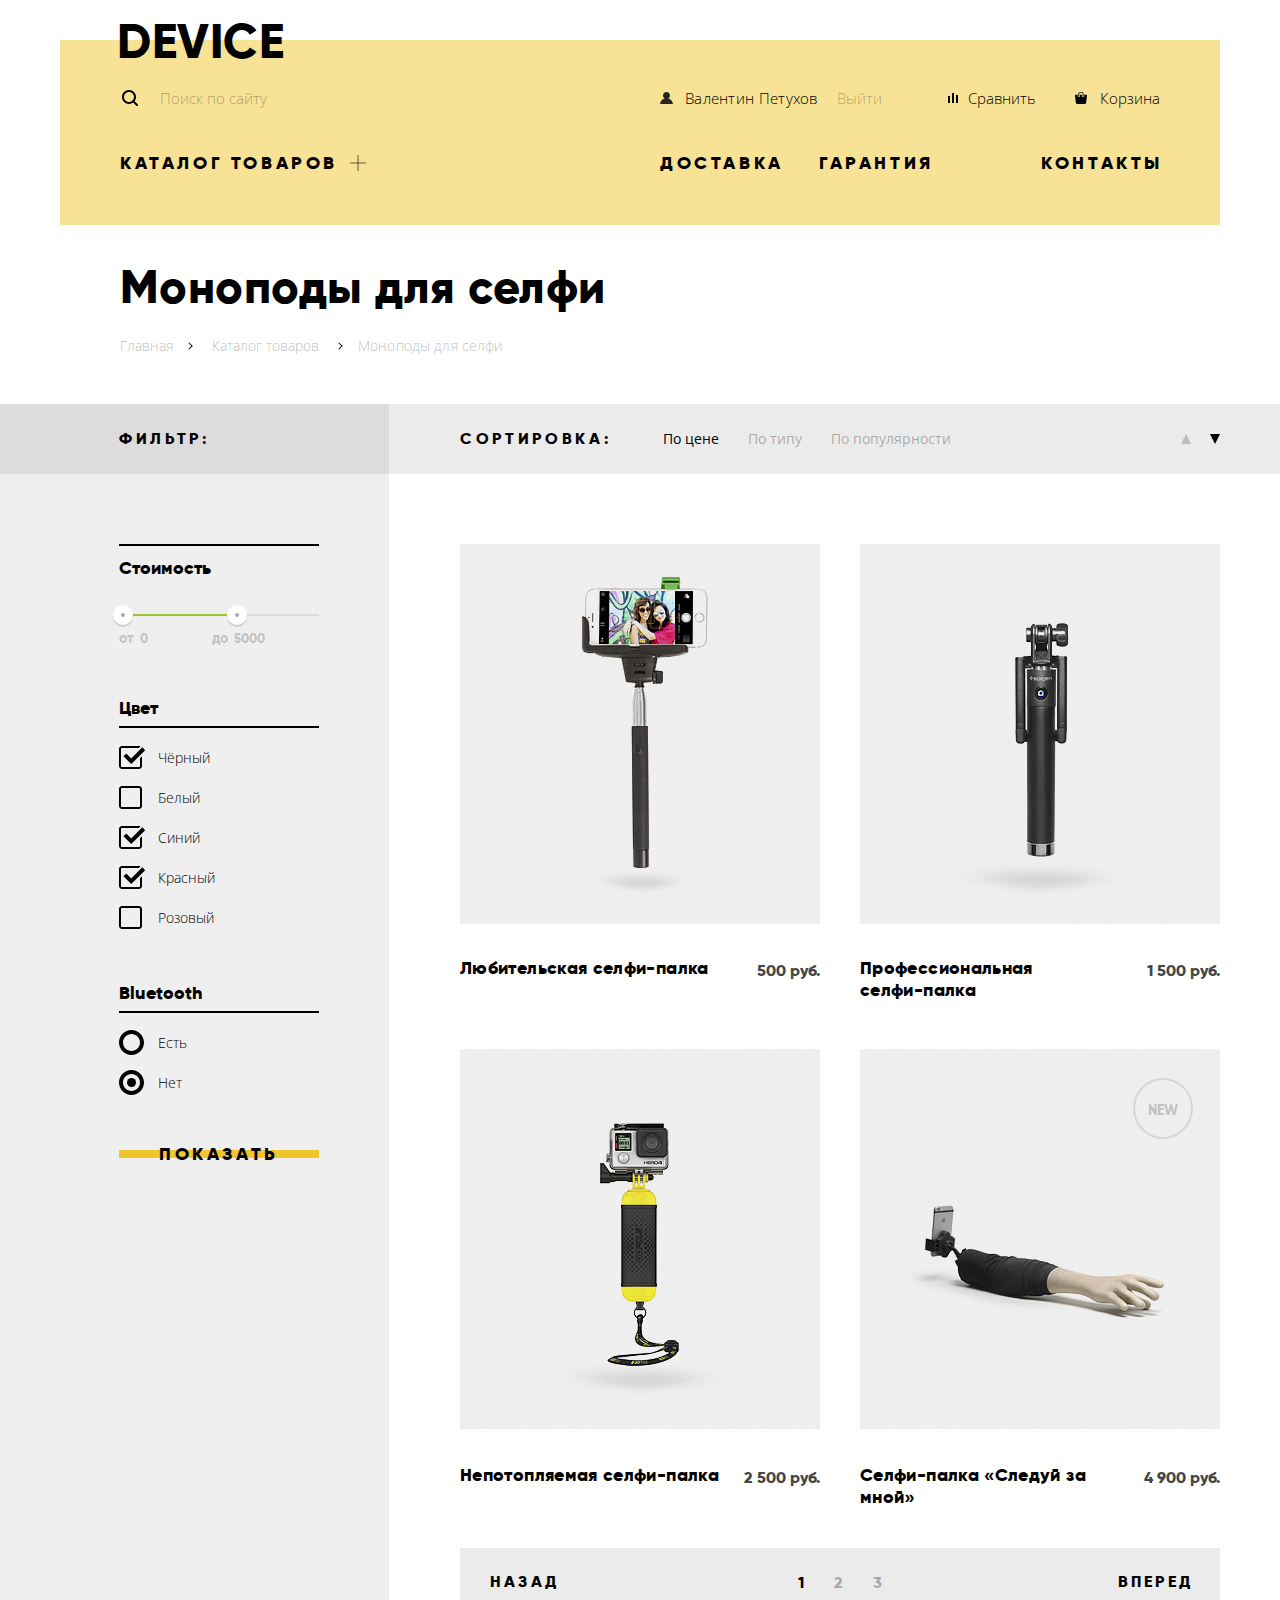
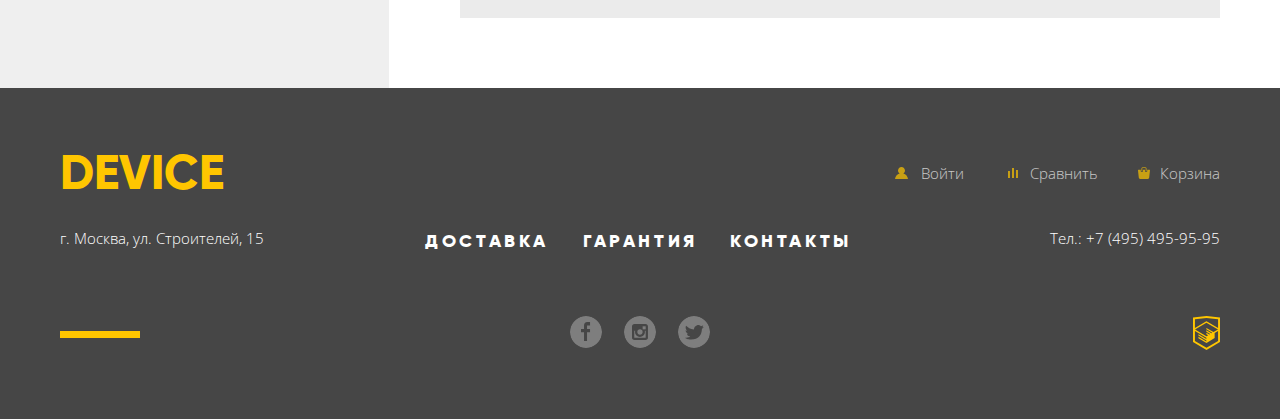
==== commit c967cbe8: "Исправление замечаний. Дополнительные критерии." ====
--- a/catalog-monopodes.html
+++ b/catalog-monopodes.html
@@ -2,234 +2,283 @@
 <html lang="ru">
 
 <head>
-	<meta charset="utf-8">
-	<meta name="format-detection" content="telephone=no">
-	<title>HTML Academy: Девайс</title>
-	<link href="https://fonts.googleapis.com/css?family=Open+Sans:300,400&amp;subset=cyrillic" rel="stylesheet">
-	<link rel="stylesheet" href="css/normalize.css">
-	<link rel="stylesheet" href="css/style.css"> </head>
+  <meta charset="utf-8">
+  <meta name="format-detection" content="telephone=no">
+  <title>HTML Academy: Девайс</title>
+  <link href="https://fonts.googleapis.com/css?family=Open+Sans:300,400&amp;subset=cyrillic" rel="stylesheet">
+  <link rel="stylesheet" href="css/normalize.css">
+  <link rel="stylesheet" href="css/style.min.css">
+</head>
 
 <body class="inner-page">
-	<h1 class="visually-hidden">Интернет-магазин новейших гаджетов Device</h1>
-	<header class="main-header container">
-		<p class="logo in-header"><a href="index.html">Device</a></p>
-		<section class="main-header-user">
-			<h2 class="visually-hidden">Пользовательский блок</h2>
-			<form action="#" method="get" class="user-search-form">
-				<input type="text" id="header-search" name="header-search" autocomplete="off" value="Поиск по сайту">
-				<label for="header-search" class="visually-hidden">Поиск по сайту</label>
-				<button class="user-search-btn" type="submit">Найти</button>
-			</form>
-			<ul class="user-actions-list in-header">
-				<li class="user-actions-item">
-					<ul class="user-login-list">
-						<li class="user-login-item"> <a href="#" class="user-login user-name">Валентин Петухов</a> </li>
-						<li class="user-login-item"> <a href="#" class="user-out">Выйти</a> </li>
-					</ul>
-				</li>
-				<!--
-  				-->
-				<li class="user-actions-item"> <a href="#" class="user-compare">Сравнить</a> </li>
-				<!--
-  				-->
-				<li class="user-actions-item"> <a href="#" class="user-cart">Корзина</a> </li>
-			</ul>
-		</section>
-		<nav class="main-navigation">
-			<h2 class="visually-hidden">Главное меню</h2>
-			<ul class="main-navigation-list in-header">
-				<li class="main-navigation-item"> <a href="#">Каталог товаров</a>
-					<div class="secondary-menu-container">
-						<ul class="secondary-menu-list">
-							<li class="secondary-menu-item"><a href="#">Виртуальная реальность</a></li>
-							<li class="secondary-menu-item"><a href="catalog-monopodes.html">Моноподы для селфи</a></li>
-							<li class="secondary-menu-item"><a href="#">Экшн-камеры</a></li>
-						</ul>
-						<ul class="secondary-menu-list">
-							<li class="secondary-menu-item"><a href="#">Фитнес-браслеты</a></li>
-							<li class="secondary-menu-item"><a href="#">Умные часы</a></li>
-						</ul>
-						<ul class="secondary-menu-list">
-							<li class="secondary-menu-item"><a href="#">Квадрокоптеры</a></li>
-						</ul>
-					</div>
-				</li>
-				<li class="main-navigation-item"><a href="#">Доставка</a></li>
-				<li class="main-navigation-item"><a href="#">Гарантия</a></li>
-				<li class="main-navigation-item"><a href="#">Контакты</a></li>
-			</ul>
-		</nav>
-	</header>
-	<main>
-		<div class="container">
-			<h1 class="page-title">Моноподы для селфи</h1>
-			<ul class="breadcrumbs">
-				<li><a href="index.html">Главная</a></li>
-				<li><a href="catalog.html">Каталог товаров</a></li>
-				<li class="breadcrumbs-current">Моноподы для селфи</li>
-			</ul>
-		</div>
-		<div class="catalog-wrapper">
-			<div class="container">
-				<section class="filter">
-					<h2>Фильтр:</h2>
-					<form action="#" class="filter-form" method="get">
-						<div class="range-filter">
-							<p class="range-name">Стоимость</p>
-							<div class="range-controls">
-								<div class="range-scale">
-									<div class="range-bar"></div>
-								</div>
-								<div class="range-toggle range-toggle-min"></div>
-								<div class="range-toggle range-toggle-max"></div>
-							</div>
-							<div class="price-controls">
-								<label class="min-price">от
-									<input type="text" name="min-price" value="0">
-								</label>
-								<label class="max-price">до
-									<input type="text" name="max-price" value="5000">
-								</label>
-							</div>
-						</div>
-						<fieldset class="filter-color">
-							<legend>Цвет</legend>
-							<ul class="filter-color-list">
-								<li class="filter-color-option">
-									<input class="visually-hidden filter-input filter-input-checkbox" type="checkbox" name="black" id="black" checked>
-									<label for="black">Чёрный</label>
-								</li>
-								<li class="filter-color-option">
-									<input class="visually-hidden filter-input filter-input-checkbox" type="checkbox" name="white" id="white">
-									<label for="white">Белый</label>
-								</li>
-								<li class="filter-color-option">
-									<input class="visually-hidden filter-input filter-input-checkbox" type="checkbox" name="blue" id="blue" checked>
-									<label for="blue">Синий</label>
-								</li>
-								<li class="filter-color-option">
-									<input class="visually-hidden filter-input filter-input-checkbox" type="checkbox" name="red" id="red" checked>
-									<label for="red">Красный</label>
-								</li>
-								<li class="filter-color-option">
-									<input class="visually-hidden filter-input filter-input-checkbox" type="checkbox" name="pink" id="pink">
-									<label for="pink">Розовый</label>
-								</li>
-							</ul>
-						</fieldset>
-						<fieldset class="filter-bluetooth">
-							<legend>Bluetooth</legend>
-							<ul class="filter-bluetooth-list">
-								<li class="filter-bluetooth-option">
-									<input class="visually-hidden filter-input filter-input-radio" type="radio" name="bluetooth" id="yes" value="yes" checked>
-									<label for="yes">Есть</label>
-								</li>
-								<li class="filter-bluetooth-option">
-									<input class="visually-hidden filter-input filter-input-radio" type="radio" name="bluetooth" id="no" value="no" checked>
-									<label for="no">Нет</label>
-								</li>
-							</ul>
-						</fieldset>
-						<p class="filter-show">
-							<button class="btn filter-btn" type="submit">Показать</button>
-						</p>
-					</form>
-				</section>
-				<div class="sort-and-catalog">
-					<section class="sort">
-						<div class="container">
-							<h2>Сортировка:</h2>
-							<ul class="sort-list">
-								<li class="sort-item sort-item-current"><a href="#">По цене</a></li>
-								<li class="sort-item"><a href="#">По типу</a></li>
-								<li class="sort-item"><a href="#">По популярности</a></li>
-							</ul>
-							<ul class="sort-controls">
-								<li class="sort-controls-item"> <a href="#" class="sort-up">По возрастанию</a> </li>
-								<li class="sort-controls-item sort-controls-item-current"> <a href="#" class="sort-down">По убыванию</a> </li>
-							</ul>
-						</div>
-					</section>
-					<section class="catalog">
-						<h2 class="visually-hidden">Подходящие товары</h2>
-						<ul class="catalog-list">
-							<li class="catalog-item">
-								<div class="catalog-item-info">
-									<h3><a href="#">Любительская селфи-палка</a></h3> <span class="catalog-item-price">500 руб.</span> </div>
-								<div class="catalog-item-picture"> <img src="img/catalog1.jpg" alt="Любительская селфи-палка" width="360" height="380">
-									<p class="catalog-item-hover"> <a href="#" class="btn catalog-item-btn">В корзину</a> <a href="#" class="catalog-compare">Добавить к сравнению</a> </p>
-								</div>
-							</li>
-							<li class="catalog-item">
-								<div class="catalog-item-info">
-									<h3><a href="#">Профессиональная селфи-палка</a></h3> <span class="catalog-item-price">1 500 руб.</span> </div>
-								<div class="catalog-item-picture"> <img src="img/catalog2.jpg" alt="Профессиональная селфи-палка" width="360" height="380">
-									<p class="catalog-item-hover"> <a href="#" class="btn catalog-item-btn">В корзину</a> <a href="#" class="catalog-compare">Добавить к сравнению</a> </p>
-								</div>
-							</li>
-							<li class="catalog-item">
-								<div class="catalog-item-info">
-									<h3><a href="#">Непотопляемая селфи-палка</a></h3> <span class="catalog-item-price">2 500 руб.</span> </div>
-								<div class="catalog-item-picture"> <img src="img/catalog3.jpg" alt="Непотопляемая селфи-палка" width="360" height="380">
-									<p class="catalog-item-hover"> <a href="#" class="btn catalog-item-btn">В корзину</a> <a href="#" class="catalog-compare">Добавить к сравнению</a> </p>
-								</div>
-							</li>
-							<li class="catalog-item catalog-item-new">
-								<div class="catalog-item-info">
-									<h3><a href="#">Селфи-палка «Следуй за мной»</a></h3> <span class="catalog-item-price">4 900 руб.</span> </div>
-								<div class="catalog-item-picture"> <img src="img/catalog4.jpg" alt="Селфи-палка «Следуй за мной»" width="360" height="380">
-									<p class="catalog-item-hover"> <a href="#" class="btn catalog-item-btn">В корзину</a> <a href="#" class="catalog-compare">Добавить к сравнению</a> </p>
-								</div>
-							</li>
-						</ul>
-						<div class="pagination">
-							<ul class="pagination-list">
-								<li class="pagination-item pagination-item-current"><a>1</a></li>
-								<li class="pagination-item"><a href="#">2</a></li>
-								<li class="pagination-item"><a href="#">3</a></li>
-							</ul>
-							<button class="pagination-btn pagination-btn-prev disabled" type="button">Назад</button>
-							<button class="pagination-btn pagination-btn-next" type="button">Вперед</button>
-						</div>
-					</section>
-				</div>
-			</div>
-		</div>
-	</main>
-	<footer class="main-footer">
-		<div class="container">
-			<section class="main-footer-user">
-				<h2 class="visually-hidden">Пользовательский блок</h2>
-				<p class="logo in-footer"><a>Device</a></p>
-				<ul class="user-actions-list in-footer">
-					<li class="user-actions-item"> <a class="user-login" href="#">Войти</a> </li>
-					<li class="user-actions-item"> <a class="user-compare" href="#">Сравнить</a> </li>
-					<li class="user-actions-item"> <a class="user-cart" href="#">Корзина</a> </li>
-				</ul>
-			</section>
-			<section class="main-footer-conditions">
-				<h2 class="visually-hidden">Условия покупки</h2>
-				<p class="address">г. Москва, ул. Строителей, 15</p>
-				<ul class="main-navigation-list in-footer">
-					<li class="main-navigation-item"><a href="#">Доставка</a></li>
-					<li class="main-navigation-item"><a href="#">Гарантия</a></li>
-					<li class="main-navigation-item"><a href="#">Контакты</a></li>
-				</ul>
-				<p class="phone">Тел.: +7 (495) 495-95-95</p>
-			</section>
-			<section class="main-footer-social">
-				<h2 class="visually-hidden">Device в социальных сетях</h2>
-				<ul class="social-buttons">
-					<li class="social-btn social-fb"><a href="#">Facebook</a></li>
-					<li class="social-btn social-in"><a href="#">Instagram</a></li>
-					<li class="social-btn social-tw"><a href="#">Twitter</a></li>
-				</ul>
-				<p class="copyright">
-					<a class="copyright-icon" href="https://htmlacademy.ru/intensive/htmlcss"><img src="img/logo-html.svg" alt="HTML Академия" width="27" height="35"></a>
-				</p>
-			</section>
-		</div>
-	</footer>
+  <h1 class="visually-hidden">Интернет-магазин новейших гаджетов Device</h1>
+  <header class="main-header container">
+    <p class="logo in-header"><a href="index.html">Device</a>
+    </p>
+    <section class="main-header-user">
+      <h2 class="visually-hidden">Пользовательский блок</h2>
+      <form action="#" method="get" class="user-search-form">
+        <input type="text" id="header-search" name="header-search" autocomplete="off" value="Поиск по сайту">
+        <label for="header-search" class="visually-hidden">Поиск по сайту</label>
+        <button class="user-search-btn" type="submit">Найти</button>
+      </form>
+      <ul class="user-actions-list in-header">
+        <li class="user-actions-item">
+          <ul class="user-login-list">
+            <li class="user-login-item"><a href="backoffice.html" class="user-login user-name">Валентин Петухов</a>
+            </li><li class="user-login-item"> <a href="#" class="user-out">Выйти</a>
+            </li>
+          </ul>
+        </li>
+        <li class="user-actions-item"> <a href="#" class="user-compare">Сравнить</a>
+        </li>
+        <li class="user-actions-item"> <a href="#" class="user-cart">Корзина</a>
+        </li>
+      </ul>
+    </section>
+    <nav class="main-navigation">
+      <h2 class="visually-hidden">Главное меню</h2>
+      <ul class="main-navigation-list in-header">
+        <li class="main-navigation-item"> 
+         	<a href="#">Каталог товаров</a>
+          <div class="secondary-menu-container">
+            <ul class="secondary-menu-list">
+              <li class="secondary-menu-item"><a href="#">Виртуальная реальность</a>
+              </li>
+              <li class="secondary-menu-item"><a href="catalog-monopodes.html">Моноподы для селфи</a>
+              </li>
+              <li class="secondary-menu-item"><a href="#">Экшн-камеры</a>
+              </li>
+            </ul>
+            <ul class="secondary-menu-list">
+              <li class="secondary-menu-item"><a href="#">Фитнес-браслеты</a>
+              </li>
+              <li class="secondary-menu-item"><a href="#">Умные часы</a>
+              </li>
+            </ul>
+            <ul class="secondary-menu-list">
+              <li class="secondary-menu-item"><a href="#">Квадрокоптеры</a>
+              </li>
+            </ul>
+          </div>
+        </li>
+        <li class="main-navigation-item"><a href="#">Доставка</a>
+        </li>
+        <li class="main-navigation-item"><a href="#">Гарантия</a>
+        </li>
+        <li class="main-navigation-item"><a href="#">Контакты</a>
+        </li>
+      </ul>
+    </nav>
+  </header>
+  <main>
+    <div class="container">
+      <h1 class="page-title">Моноподы для селфи</h1>
+      <ul class="breadcrumbs">
+        <li><a href="index.html">Главная</a>
+        </li>
+        <li><a href="catalog.html">Каталог товаров</a>
+        </li>
+        <li class="breadcrumbs-current">Моноподы для селфи</li>
+      </ul>
+    </div>
+    <div class="catalog-wrapper">
+      <div class="container">
+        <section class="filter">
+          <h2>Фильтр:</h2>
+          <form action="#" class="filter-form" method="get">
+            <div class="range-filter">
+              <p class="range-name">Стоимость</p>
+              <div class="range-controls">
+                <div class="range-scale">
+                  <div class="range-bar"></div>
+                </div>
+                <div class="range-toggle range-toggle-min"></div>
+                <div class="range-toggle range-toggle-max"></div>
+              </div>
+              <div class="price-controls">
+                <label class="min-price">от
+                  <input type="text" name="min-price" value="0">
+                </label>
+                <label class="max-price">до
+                  <input type="text" name="max-price" value="5000">
+                </label>
+              </div>
+            </div>
+            <fieldset class="filter-color">
+              <legend>Цвет</legend>
+              <ul class="filter-color-list">
+                <li class="filter-color-option">
+                  <input class="visually-hidden filter-input filter-input-checkbox" type="checkbox" name="black" id="black" checked>
+                  <label for="black">Чёрный</label>
+                </li>
+                <li class="filter-color-option">
+                  <input class="visually-hidden filter-input filter-input-checkbox" type="checkbox" name="white" id="white">
+                  <label for="white">Белый</label>
+                </li>
+                <li class="filter-color-option">
+                  <input class="visually-hidden filter-input filter-input-checkbox" type="checkbox" name="blue" id="blue" checked>
+                  <label for="blue">Синий</label>
+                </li>
+                <li class="filter-color-option">
+                  <input class="visually-hidden filter-input filter-input-checkbox" type="checkbox" name="red" id="red" checked>
+                  <label for="red">Красный</label>
+                </li>
+                <li class="filter-color-option">
+                  <input class="visually-hidden filter-input filter-input-checkbox" type="checkbox" name="pink" id="pink">
+                  <label for="pink">Розовый</label>
+                </li>
+              </ul>
+            </fieldset>
+            <fieldset class="filter-bluetooth">
+              <legend>Bluetooth</legend>
+              <ul class="filter-bluetooth-list">
+                <li class="filter-bluetooth-option">
+                  <input class="visually-hidden filter-input filter-input-radio" type="radio" name="bluetooth" id="yes" value="yes" checked>
+                  <label for="yes">Есть</label>
+                </li>
+                <li class="filter-bluetooth-option">
+                  <input class="visually-hidden filter-input filter-input-radio" type="radio" name="bluetooth" id="no" value="no" checked>
+                  <label for="no">Нет</label>
+                </li>
+              </ul>
+            </fieldset>
+            <p class="filter-show">
+              <button class="btn filter-btn" type="submit">Показать</button>
+            </p>
+          </form>
+        </section>
+        <div class="sort-and-catalog">
+          <section class="sort">
+            <div class="container">
+              <h2>Сортировка:</h2>
+              <ul class="sort-list">
+                <li class="sort-item sort-item-current"><a href="#">По цене</a>
+                </li>
+                <li class="sort-item"><a href="#">По типу</a>
+                </li>
+                <li class="sort-item"><a href="#">По популярности</a>
+                </li>
+              </ul>
+              <ul class="sort-controls">
+                <li class="sort-controls-item"> <a href="#" class="sort-up">По возрастанию</a>
+                </li>
+                <li class="sort-controls-item sort-controls-item-current"> <a href="#" class="sort-down sort-current">По убыванию</a>
+                </li>
+              </ul>
+            </div>
+          </section>
+          <section class="catalog">
+            <h2 class="visually-hidden">Подходящие товары</h2>
+            <ul class="catalog-list">
+              <li class="catalog-item">
+                <div class="catalog-item-info">
+                  <h3><a href="#">Любительская селфи-палка</a></h3>  <span class="catalog-item-price">500 руб.</span>
+                </div>
+                <div class="catalog-item-picture">
+                  <img src="img/catalog1.jpg" alt="Любительская селфи-палка" width="360" height="380">
+                  <p class="catalog-item-hover"> 
+                  	<a href="#" class="btn catalog-item-btn">В корзину</a>  
+                  	<a href="#" class="catalog-compare">Добавить к сравнению</a>
+                  </p>
+                </div>
+              </li>
+              <li class="catalog-item">
+                <div class="catalog-item-info">
+                  <h3><a href="#">Профессиональная селфи-палка</a></h3>  <span class="catalog-item-price">1 500 руб.</span>
+                </div>
+                <div class="catalog-item-picture">
+                  <img src="img/catalog2.jpg" alt="Профессиональная селфи-палка" width="360" height="380">
+                  <p class="catalog-item-hover"> <a href="#" class="btn catalog-item-btn">В корзину</a>  <a href="#" class="catalog-compare">Добавить к сравнению</a>
+                  </p>
+                </div>
+              </li>
+              <li class="catalog-item">
+                <div class="catalog-item-info">
+                  <h3><a href="#">Непотопляемая селфи-палка</a></h3>  <span class="catalog-item-price">2 500 руб.</span>
+                </div>
+                <div class="catalog-item-picture">
+                  <img src="img/catalog3.jpg" alt="Непотопляемая селфи-палка" width="360" height="380">
+                  <p class="catalog-item-hover"> <a href="#" class="btn catalog-item-btn">В корзину</a>  <a href="#" class="catalog-compare">Добавить к сравнению</a>
+                  </p>
+                </div>
+              </li>
+              <li class="catalog-item catalog-item-new">
+                <div class="catalog-item-info">
+                  <h3><a href="#">Селфи-палка «Следуй за мной»</a></h3>  <span class="catalog-item-price">4 900 руб.</span>
+                </div>
+                <div class="catalog-item-picture">
+                  <img src="img/catalog4.jpg" alt="Селфи-палка «Следуй за мной»" width="360" height="380">
+                  <p class="catalog-item-hover"> <a href="#" class="btn catalog-item-btn">В корзину</a>  <a href="#" class="catalog-compare">Добавить к сравнению</a>
+                  </p>
+                </div>
+              </li>
+            </ul>
+            <div class="pagination">
+              <ul class="pagination-list">
+                <li class="pagination-item pagination-item-current"><a>1</a>
+                </li>
+                <li class="pagination-item"><a href="#">2</a>
+                </li>
+                <li class="pagination-item"><a href="#">3</a>
+                </li>
+              </ul>
+              <button class="pagination-btn pagination-btn-prev" type="button">Назад</button>
+              <button class="pagination-btn pagination-btn-next" type="button">Вперед</button>
+            </div>
+          </section>
+        </div>
+      </div>
+    </div>
+  </main>
+  <footer class="main-footer">
+    <div class="container">
+      <section class="main-footer-user">
+        <h2 class="visually-hidden">Пользовательский блок</h2>
+        <p class="logo in-footer"><a href="index.html">Device</a>
+        </p>
+        <ul class="user-actions-list in-footer">
+          <li class="user-actions-item"> <a class="user-login" href="#">Войти</a>
+          </li>
+          <li class="user-actions-item"> <a class="user-compare" href="#">Сравнить</a>
+          </li>
+          <li class="user-actions-item"> <a class="user-cart" href="#">Корзина</a>
+          </li>
+        </ul>
+      </section>
+      <section class="main-footer-conditions">
+        <h2 class="visually-hidden">Условия покупки</h2>
+        <p class="address">г. Москва, ул. Строителей, 15</p>
+        <ul class="main-navigation-list in-footer">
+          <li class="main-navigation-item"><a href="#">Доставка</a>
+          </li>
+          <li class="main-navigation-item"><a href="#">Гарантия</a>
+          </li>
+          <li class="main-navigation-item"><a href="#">Контакты</a>
+          </li>
+        </ul>
+        <p class="phone">Тел.: <a href="tel:+7 (495) 495-95-95">+7 (495) 495-95-95</a>
+        </p>
+      </section>
+      <section class="main-footer-social">
+        <h2 class="visually-hidden">Device в социальных сетях</h2>
+        <ul class="social-buttons">
+          <li class="social-btn social-fb"><a href="#"><span class="visually-hidden">Facebook</span></a>
+          </li>
+          <li class="social-btn social-in"><a href="#"><span class="visually-hidden">Instagram</span></a>
+          </li>
+          <li class="social-btn social-tw"><a href="#"><span class="visually-hidden">Twitter</span></a>
+          </li>
+        </ul>
+        <p class="copyright">
+          <a class="copyright-icon" href="https://htmlacademy.ru/intensive/htmlcss">
+            <img src="img/logo-html.svg" alt="HTML Академия" width="27" height="35">
+          </a>
+        </p>
+      </section>
+    </div>
+  </footer>
+  <script src="js/main.min.js"></script>				
 </body>
 
-</html>+</html>
--- a/css/style.min.css
+++ b/css/style.min.css
@@ -0,0 +1,9 @@
+
+Source
+.foo { color: #ff0000; }
+.bar { color: rgba(255, 0, 0, 1); }
+Result
+Source map
+Restructure
+Beautify
+@font-face{font-family:"Gilroy";font-style:normal;font-weight:300;src:url(../fonts/gilroylight.woff2) format("woff2"),url(../fonts/gilroylight.woff) format("woff")}@font-face{font-family:"Gilroy";font-style:normal;font-weight:900;src:url(../fonts/gilroyextrabold.woff2) format("woff2"),url(../fonts/gilroyextrabold.woff) format("woff")}html{-webkit-box-sizing:border-box;box-sizing:border-box}*,::after,::before{-webkit-box-sizing:inherit;box-sizing:inherit}body{min-width:1200px;margin:0;padding:0;font-family:"Open Sans","Arial",sans-serif;font-size:15px;line-height:30px;font-weight:300;color:#464646;background-color:#fff}.visually-hidden:not(:focus):not(:active),input[type=checkbox].visually-hidden,input[type=radio].visually-hidden{position:absolute;width:1px;height:1px;margin:-1px;border:0;padding:0;white-space:nowrap;-webkit-clip-path:inset(100%);clip-path:inset(100%);clip:rect(0,0,0,0);overflow:hidden}a{text-decoration:none}img{max-width:100%;height:auto}.btn{display:inline-block;font-family:"Gilroy","Arial",sans-serif;font-weight:900;font-size:18px;line-height:40px;letter-spacing:.2em;text-transform:uppercase;text-align:center;color:#000;vertical-align:middle;background-color:transparent;background-image:-webkit-gradient(linear,left top, left bottom,color-stop(40%, transparent),color-stop(40%, #f0c52e),color-stop(60%, #f0c52e),color-stop(60%, transparent));background-image:linear-gradient(to bottom,transparent 40%,#f0c52e 40%,#f0c52e 60%,transparent 60%);border:0}.btn:focus,.btn:hover{background-color:#f0c52e;color:#000}.btn:active{color:rgba(0,0,0,.3)}.main-header{color:#000;font-size:15px;line-height:36px}.logo{margin:0;padding:0;text-transform:uppercase}.logo a{font-family:"Gilroy","Arial",sans-serif;font-weight:900;font-size:48px;line-height:60px}.logo.in-header a{color:#000}.logo.in-header a[href]:focus,.logo.in-header a[href]:hover{color:rgba(0,0,0,.6)}.logo.in-header a[href]:active{color:rgba(0,0,0,.3)}.user-search-form input[type=text]{font:inherit;background-color:transparent;border:0;opacity:.3;border-bottom:1px solid transparent}.user-search-btn{opacity:0;cursor:pointer;font:inherit;border:1px solid #000;background-color:transparent}input[type=text]:focus~.user-search-btn{opacity:1}.user-search-form input[type=text]:hover{opacity:.6}.user-search-form input[type=text]:focus{background-color:transparent;outline:0;opacity:1;border-bottom:1px solid #000}.user-search-btn:active,.user-search-btn:focus,.user-search-btn:hover{background-color:#000;color:#fff;opacity:1;cursor:pointer}.user-search-btn:active{color:rgba(255,255,255,.3)}.main-navigation-list,.secondary-menu-list,.user-actions-list,.user-login-list{list-style:none;margin:0;padding:0}.user-actions-list a{color:#000;background-color:transparent}.main-navigation-list a,.user-actions-list .user-login,.user-actions-list .user-name{color:#000}.user-name{letter-spacing:.02em}.user-login-item .user-out{color:rgba(0,0,0,.3);padding-left:19px}.main-navigation-list a:focus,.main-navigation-list a:hover,.user-out:focus,.user-out:hover{color:rgba(0,0,0,.6)}.user-out:active{color:rgba(0,0,0,.1)}.user-actions-item{text-align:right;font-size:15px}.main-navigation{background-color:#f7e296;padding:25px 60px 155px}.main-navigation-list a:active{color:rgba(0,0,0,.3)}.main-navigation-item>a{text-transform:uppercase;font-family:"Gilroy","Arial",sans-serif;font-weight:900;font-size:18px;line-height:24px;letter-spacing:.2em}.promo-slides-list,.slider-controls{list-style:none;padding:0}.slider-controls{margin:0}.slide-detail-btn,.slide-title{font-family:"Gilroy","Arial",sans-serif;font-weight:900}.slide-title{color:#000;word-spacing:.02em;font-size:47px;line-height:56px;letter-spacing:.01em}.slide-detail-btn{font-size:18px;line-height:40px;letter-spacing:.21em}.slide-info-table thead{font-size:13px;line-height:20px}.product-item h3,.slide-info-table tbody{font-family:"Gilroy","Arial",sans-serif;color:#000}.slide-info-table tbody{margin-bottom:5px;font-weight:300;font-size:36px;line-height:42px}.product-list{list-style:none;margin:0;padding:0}.product-item h3{font-weight:900;font-size:18px;line-height:22px;letter-spacing:.01em}.product-image{background-color:rgba(240,197,46,.5)}.product-item:focus .product-image,.product-item:hover .product-image{background-color:#f0c52e}.product-item:active .product-image{background-color:#f0c52e}.product-item:active h3,.product-item:active img{opacity:.3}.services{background-color:#e5e5e5}.service-buttons,.service-list{list-style:none;padding:0}.service-list{margin:0}.service-btn{font-family:"Gilroy","Arial",sans-serif;font-weight:900;font-size:18px;line-height:40px;letter-spacing:.2em;cursor:pointer}.service-btn-current,.service-btn-current:active,.service-btn-current:focus,.service-btn-current:hover,.service-btn:active{background-color:#000;background-image:none;color:#f7e184;cursor:default;line-height:38px}.service-title{font-family:"Gilroy","Arial",sans-serif;font-weight:900;font-size:47px;line-height:55px;color:#000;letter-spacing:.02em}.brand-list{list-style:none;margin:0;padding:0}.brand-item{cursor:pointer}.about-us-title,.contacts-title{padding:0;margin:0 0 39px;font-family:"Gilroy","Arial",sans-serif;font-weight:900;font-size:47px;line-height:55px;color:#000}.delivery-list{list-style:none;padding:0}.delivery-item,.page-title{font-family:"Gilroy","Arial",sans-serif;font-weight:900;font-size:16px;line-height:40px;color:#000;letter-spacing:.01em}.page-title{font-size:47px;line-height:55px}.breadcrumbs{list-style:none;padding:0}.breadcrumbs a,.breadcrumbs-current{font-size:14px;line-height:36px;color:rgba(0,0,0,.3)}.breadcrumbs-current{letter-spacing:.01em}.breadcrumbs a:focus,.breadcrumbs a:hover{color:rgba(0,0,0,.6)}.breadcrumbs a:active{color:rgba(0,0,0,.1)}.filter{background-color:#efefef}.filter h2{line-height:20px}.filter h2,.sort h2{font-family:"Gilroy","Arial",sans-serif;font-weight:900;font-size:16px;color:#000;letter-spacing:.23em;text-transform:uppercase}.filter-bluetooth legend,.filter-color legend,.range-name{font-family:"Gilroy","Arial",sans-serif;font-weight:900;font-size:18px;line-height:24px;color:#000}.filter-bluetooth,.filter-color{border:0;padding:0}.filter-bluetooth-list,.filter-color-list{list-style:none;margin:0;padding:0}.filter-bluetooth-option label,.filter-color-option label{font-size:14px;line-height:40px;color:#000;padding-left:39px;cursor:pointer;padding-top:5px;padding-bottom:5px}.filter-btn{font-size:18px;line-height:40px;letter-spacing:.2em;font-weight:900;width:200px;cursor:pointer}.sort-controls,.sort-list{list-style:none;padding:0}.sort-item a{font-weight:400;font-size:14px;color:rgba(0,0,0,.3)}.sort-item a:focus,.sort-item a:hover{color:rgba(0,0,0,.6)}.sort-item a:active{color:#000}.sort-item-current a,.sort-item-current a:active,.sort-item-current a:focus,.sort-item-current a:hover{color:#000;cursor:default}.sort-controls-item a{font-size:0}.catalog{background-color:#fff}.catalog-list{list-style:none;margin:0;padding:0}.catalog-item h3,.catalog-item-price{font-family:"Gilroy","Arial",sans-serif}.catalog-item h3{color:#000;letter-spacing:.02em;font-weight:900;font-size:18px;line-height:22px}.catalog-item-price{font-weight:300;font-size:16px;line-height:20px;margin-top:4px}.catalog-item-picture{background-color:#efefef}.catalog-compare{font-size:13px;line-height:36px;color:rgba(0,0,0,.5)}.catalog-compare:focus,.catalog-compare:hover{color:#000}.catalog-compare:active{color:rgba(0,0,0,.2)}.pagination-list{list-style:none;margin:0;padding:0}.pagination{background-color:rgba(0,0,0,.08)}.pagination-item a{font-family:"Gilroy","Arial",sans-serif;font-weight:900;font-size:16px;line-height:20px;color:rgba(0,0,0,.3)}.pagination-item a:focus,.pagination-item a:hover{color:rgba(0,0,0,.6)}.pagination-item a:active{color:#000}.pagination-item-current a,.pagination-item-current a:active,.pagination-item-current a:focus,.pagination-item-current a:hover{color:#000}.pagination-btn{border:0;background-color:transparent;font-family:"Gilroy","Arial",sans-serif;font-weight:900;font-size:16px;line-height:20px;color:#000;letter-spacing:.2em;text-transform:uppercase}.pagination-btn:focus,.pagination-btn:hover{background-color:rgba(0,0,0,.08)}.pagination-btn:active{background-color:rgba(0,0,0,.08);color:rgba(0,0,0,.3)}.main-footer{background-color:#464646;color:#fff}.logo.in-footer a{color:#ffc600}.logo.in-footer a[href]:focus,.logo.in-footer a[href]:hover{opacity:.6}.logo.in-footer a[href]:active{opacity:.3}.user-actions-list.in-footer a{line-height:36px;color:#fff}.main-navigation-list.in-footer a{color:#fff}.main-navigation-list.in-footer a:focus,.main-navigation-list.in-footer a:hover{color:rgba(255,255,255,.6)}.main-navigation-list.in-footer a:active{color:rgba(255,255,255,.3)}.social-buttons{width:140px;list-style:none;padding:0;margin:0 auto;position:relative;top:0;left:-10px;display:-webkit-box;display:-ms-flexbox;display:flex;-webkit-box-pack:justify;-ms-flex-pack:justify;justify-content:space-between;-ms-flex-wrap:wrap;flex-wrap:wrap}.btn-close{border:0;background-color:rgba(240,197,46,.5)}.btn-close:focus,.btn-close:hover{background-color:#f0c52e;outline:0;border:0}.btn-close:active{outline:0;border:0;background-color:rgba(240,197,46,.3)}.feedback-form{background-color:#fff}.feedback-form label{font-family:"Gilroy","Arial",sans-serif;font-weight:900;font-size:18px;line-height:18px;color:#000}.feedback-form input[type=email],.feedback-form input[type=text],.feedback-form textarea{border:0;background-color:rgba(229,229,229,.5);color:rgba(70,70,70,.4)}.feedback-form input[type=email]:hover,.feedback-form input[type=text]:hover,.feedback-form textarea:hover{background-color:rgba(229,229,229,.8)}.feedback-form input[type=email]:focus,.feedback-form input[type=text]:focus,.feedback-form textarea:focus{background-color:#fff;outline:3px solid #f0c52e;color:#464646}.feedback-form input[type=email]:invalid,.feedback-form input[type=text]:invalid,.feedback-form textarea:invalid{background-color:rgba(237,181,181,.5);color:rgba(70,70,70,.4)}.container{width:1200px;margin:0 auto;padding:0 20px}.main-header{position:relative;margin-top:40px;margin-bottom:20px;display:-webkit-box;display:-ms-flexbox;display:flex;-webkit-box-orient:vertical;-webkit-box-direction:normal;-ms-flex-direction:column;flex-direction:column;-webkit-box-align:stretch;-ms-flex-align:stretch;align-items:stretch}.inner-page .main-header{margin-bottom:35px}.inner-page .main-navigation{padding-bottom:44px}.main-content{position:relative;z-index:-1}.logo.in-header{-ms-flex-item-align:start;align-self:flex-start;margin-left:60px}.main-header-user{background-color:#f7e296;padding-left:60px;padding-right:60px;padding-top:40px;display:-webkit-box;display:-ms-flexbox;display:flex}.user-search-form{width:440px;margin-right:auto}.user-search-form input{height:40px}.user-actions-list{width:500px;display:-webkit-box;display:-ms-flexbox;display:flex}.in-header .user-actions-item{width:120px}.in-header .user-actions-item:first-child{width:260px;margin-right:auto;text-align:left}.user-login-list{max-width:260px}.main-navigation-list.in-header{display:-webkit-box;display:-ms-flexbox;display:flex}.in-header .main-navigation-item:nth-child(1){width:540px;position:relative}.in-header .main-navigation-item:nth-child(2),.slide-info-table td:nth-child(1){width:160px}.in-header .main-navigation-item:nth-child(3){width:140px;position:relative;left:-1px}.in-header .main-navigation-item:nth-child(4){width:140px;margin-left:60px;text-align:right;position:relative;right:-3px}.secondary-menu-list{width:200px;-ms-flex-negative:0;flex-shrink:0}.secondary-menu-list:first-child{width:240px}.secondary-menu-container{display:-webkit-box;display:-ms-flexbox;display:flex;position:absolute;z-index:1;background-color:#f7e296;width:1160px;margin-left:-60px;padding-left:60px;padding-bottom:50px}.promo-slider{position:relative;margin-bottom:55px}.promo-slides-item{display:-webkit-box;display:-ms-flexbox;display:flex;-webkit-box-pack:end;-ms-flex-pack:end;justify-content:flex-end;-webkit-box-align:start;-ms-flex-align:start;align-items:flex-start}.promo-slides-item:nth-child(1) .slide-image{width:384px;margin-right:126px;margin-top:-36px}.promo-slides-item:nth-child(2) .slide-image{width:345px;margin-right:140px;margin-top:-20px}.promo-slides-item:nth-child(3) .slide-image{width:526px;margin-right:40px;margin-top:20px}.slide-info{width:500px}.slide-title{display:block;position:relative;width:400px;z-index:1}.promo-slides-item:nth-child(3) .slide-title{width:500px;letter-spacing:0;word-spacing:0}.slider-controls li{display:inline-block;vertical-align:bottom;margin-left:18px}.product-gallery{margin-bottom:145px}.product-list{display:-webkit-box;display:-ms-flexbox;display:flex;-ms-flex-wrap:wrap;flex-wrap:wrap}.product-item{width:160px;margin-right:40px;-ms-flex-negative:0;flex-shrink:0;margin-bottom:40px}.product-item:nth-child(6n){margin-right:0}.product-name{margin:0;padding:0}.product-item:nth-child(2) .product-name{padding-right:40px}.product-image{width:160px;height:160px;margin-bottom:33px;display:-webkit-box;display:-ms-flexbox;display:flex;-webkit-box-pack:center;-ms-flex-pack:center;justify-content:center;-webkit-box-align:center;-ms-flex-align:center;align-items:center}.product-item:nth-child(2) .product-image{-webkit-box-align:end;-ms-flex-align:end;align-items:flex-end}.product-item:nth-child(2) img{margin-bottom:2px}.product-item:nth-child(3) img{margin-left:7px;margin-top:1px}.product-item:nth-child(4) img{margin-left:2px;margin-top:3px}.product-item:nth-child(5) img{margin-left:5px}.product-item:nth-child(6) img{margin-top:4px}.services{margin-bottom:94px}.services .container{display:-webkit-box;display:-ms-flexbox;display:flex;-webkit-box-pack:start;-ms-flex-pack:start;justify-content:flex-start}.service-buttons{width:280px;margin:0 120px 0 0}.service-list{width:695px}.service-item{padding-right:265px}.service-description,.service-title{padding:0}.brand-gallery{margin-bottom:134px}.brand-list{display:-webkit-box;display:-ms-flexbox;display:flex;-ms-flex-wrap:wrap;flex-wrap:wrap}.brand-item{width:260px;-ms-flex-negative:0;flex-shrink:0;margin-right:40px}.brand-item:nth-child(4n){margin-right:0}.about-container,.about-us,.contacts{display:-webkit-box;display:-ms-flexbox;display:flex}.about-container{margin-bottom:82px;-webkit-box-pack:justify;-ms-flex-pack:justify;justify-content:space-between}.about-us,.contacts{position:relative;width:560px;-webkit-box-orient:vertical;-webkit-box-direction:normal;-ms-flex-direction:column;flex-direction:column}.contacts-map{display:block;background-color:#e9e9e9;width:560px;height:222px;cursor:pointer}.delivery-list{margin:35px 0 54px}.about-us-btn,.contacts-btn{width:260px;margin-top:auto;-ms-flex-item-align:start;align-self:flex-start}.page-title{padding:0;margin:0 0 13px 60px}.breadcrumbs{margin:0 0 40px 60px}.breadcrumbs li{display:inline-block;vertical-align:top;padding-right:35px;position:relative}.catalog-wrapper{background-image:-webkit-gradient(linear,left top, right top,color-stop(50%, #efefef),color-stop(50%, #fff));background-image:linear-gradient(to right,#efefef 50%,#fff 50%)}.catalog-wrapper>.container,.filter,.sort>.container{display:-webkit-box;display:-ms-flexbox;display:flex}.catalog-wrapper>.container{-webkit-box-pack:justify;-ms-flex-pack:justify;justify-content:space-between;background-image:linear-gradient(to right,#efefef 330px,#fff 330px)}.filter{width:270px;-webkit-box-orient:vertical;-webkit-box-direction:normal;-ms-flex-direction:column;flex-direction:column;margin-left:60px;position:relative;left:-1px}.filter h2{padding:25px 0 0;margin:0 0 107px}.range-filter{position:relative;width:200px;margin-bottom:44px}.range-name,.sort h2{padding:0;margin:0 0 25px}.filter-color{position:relative;width:200px;margin:0 0 43px}.filter-bluetooth{width:200px;margin:0 0 30px}.catalog{margin-top:140px;width:760px}.sort{position:absolute;left:0;right:0;background-color:rgba(0,0,0,.08)}.sort>.container{min-height:70px}.sort h2{margin:0 0 0 400px}.sort-list{margin:0 0 0 52px}.sort-item{display:inline-block;margin-right:25px;vertical-align:middle}.sort h2,.sort-item a{line-height:70px}.sort-item:last-child{margin-right:0}.sort-controls{width:60px;margin:0 0 0 auto;position:relative;top:18px}.sort-and-catalog{width:760px;padding-bottom:70px}.catalog-item,.catalog-list{display:-webkit-box;display:-ms-flexbox;display:flex}.catalog-list{-ms-flex-wrap:wrap;flex-wrap:wrap;-webkit-box-pack:justify;-ms-flex-pack:justify;justify-content:space-between}.catalog-item{width:360px;-webkit-box-orient:vertical;-webkit-box-direction:reverse;-ms-flex-direction:column-reverse;flex-direction:column-reverse;-webkit-box-pack:end;-ms-flex-pack:end;justify-content:flex-end;margin-bottom:48px}.catalog-item:nth-child(n+3){margin-bottom:40px}.catalog-item-picture{width:360px;height:380px;margin-bottom:33px}.catalog-item:nth-child(n+3) .catalog-item-picture{margin-bottom:35px}.catalog-item-info{display:-webkit-box;display:-ms-flexbox;display:flex;-webkit-box-pack:justify;-ms-flex-pack:justify;justify-content:space-between;-webkit-box-align:start;-ms-flex-align:start;align-items:flex-start}.catalog-item-info h3{padding:0;margin:0 0 auto}.catalog-item-info a{display:block;color:#000}.catalog-item-info a:focus,.catalog-item-info a:hover{opacity:.6}.catalog-item-info a:active{opacity:.3}.catalog-item:nth-child(2n) h3{width:230px}.pagination{text-align:center}.pagination-item{display:inline-block;vertical-align:middle}.main-footer{padding-top:55px;padding-bottom:60px}.main-footer-user,.main-footer>.container{display:-webkit-box;display:-ms-flexbox;display:flex}.main-footer>.container{-webkit-box-orient:vertical;-webkit-box-direction:normal;-ms-flex-direction:column;flex-direction:column}.main-footer-user{-webkit-box-align:center;-ms-flex-align:center;align-items:center;margin-bottom:15px}.logo.in-footer{margin-right:auto}.inner-page .main-footer-user{margin-bottom:20px}.in-footer.user-actions-list{text-align:right;position:relative;top:-7px}.inner-page .in-footer.user-actions-list{top:0}.in-footer .user-actions-item{width:110px;margin-left:10px}.in-footer .user-actions-item:nth-child(3){margin-left:12px}.in-footer .user-actions-item:nth-child(2){margin-left:24px}.in-footer .user-actions-item:nth-child(1){margin-left:auto}.main-footer-conditions{display:-webkit-box;display:-ms-flexbox;display:flex;margin-bottom:63px}.main-footer-conditions .address{margin:0;padding:0}.main-footer-conditions .phone{padding:0}.phone a{color:#fff}.phone a:focus,.phone a:hover{opacity:.6}.phone a:active{opacity:.3}.main-footer-conditions .phone{margin:0 0 0 33px}.in-footer .main-navigation-item{margin-right:30px;display:inline-block;vertical-align:top}.in-footer .main-navigation-item:last-child{margin-right:0;margin-left:-2px}.main-footer-social::before{position:relative;top:15px;content:"";width:80px;height:7px;background-color:#ffc600}.main-footer-social{display:-webkit-box;display:-ms-flexbox;display:flex}.copyright{padding:0;width:27px;text-align:right;margin:0 0 0 33px}.modal-feedback{display:none;position:fixed;top:50%;left:50%;-webkit-transform:translate(-50%,-50%);transform:translate(-50%,-50%);width:960px;padding:90px 100px}.modal-content-show{display:block;-webkit-animation:form 1s;animation:form 1s}.modal-error{-webkit-animation:error .5s;animation:error .5s}.feedback-row{display:-webkit-box;display:-ms-flexbox;display:flex;-webkit-box-pack:justify;-ms-flex-pack:justify;justify-content:space-between}.feedback-input{width:360px}.feedback-input label{display:block}.feedback-input input{width:100%;padding:20px;font-weight:400;font-size:14px;line-height:18px}.feedback-input,.feedback-text{margin:0;padding:0}.feedback-text textarea{width:100%;padding:20px;margin-top:10px;min-height:155px}.modal-map{display:none;top:50%;left:50%;-webkit-transform:translate(-50%,-50%);transform:translate(-50%,-50%);width:960px;height:559px;overflow:hidden}.modal-map-show{display:block}.logo.in-header{position:absolute;top:-30px;left:17px;letter-spacing:.04em}.inner-page .logo.in-header{top:-28px}.user-search-form{position:relative;top:-2px}.user-search-form::before{content:"";position:absolute;left:2px;top:12px;width:16px;height:16px;background-image:url(../img/user-block-search.svg)}.user-search-form input[type=text]{width:100%;padding-left:40px;padding-right:60px}.user-search-btn{position:absolute;right:0;bottom:0}.user-actions-item a,.user-login-item{display:inline-block;vertical-align:top}.user-in{letter-spacing:.03em}.in-header .user-compare{letter-spacing:.03em;padding-left:22px}.inner-page .in-header .user-compare{padding-left:20px;letter-spacing:0;position:relative;left:-4px}.user-actions-item a{padding-left:25px;position:relative}.user-cart::before,.user-compare::before,.user-login::before{content:"";position:absolute;left:0;top:50%;-webkit-transform:translateY(-50%);transform:translateY(-50%);width:13px;height:12px;background-image:url(../img/user-block-login.svg)}.user-cart::before,.user-compare::before{width:10px;height:10px;background-image:url(../img/user-block-compare.svg)}.user-cart::before{width:12px;height:12px;background-image:url(../img/user-block-cart.svg)}.user-cart:focus,.user-cart:focus::before,.user-cart:hover,.user-cart:hover::before,.user-compare:focus,.user-compare:focus::before,.user-compare:hover,.user-compare:hover::before,.user-login:focus,.user-login:focus::before,.user-login:hover,.user-login:hover::before{opacity:.6}.user-cart:active,.user-cart:active::before,.user-compare:active,.user-compare:active::before,.user-login:active,.user-login:active::before{opacity:.3}.main-navigation-item:first-child>a{position:relative}.in-header .main-navigation-item:first-child>a::after,.in-header .main-navigation-item:first-child>a::before{content:"";position:absolute;background-color:rgba(0,0,0,.3)}.in-header .main-navigation-item:first-child>a::after{width:16px;height:2px;right:-28px;top:10px}.in-header .main-navigation-item:first-child>a::before{width:2px;height:16px;right:-21px;top:3px}.secondary-menu-container{opacity:0}.secondary-show{opacity:1}.main-navigation-item:first-child:hover>.secondary-menu-container,.main-navigation-item:first-child>a:focus~.secondary-menu-container{opacity:1}.promo-slider{margin-top:-91px}.promo-slides-list{position:relative;min-height:500px;margin:0 60px 0 0}.promo-slides-item{position:absolute;right:0;top:0;z-index:-1;opacity:0}.current-slide{z-index:0;opacity:1}.slide-info{position:relative;padding-top:43px}.slide-info::before{position:absolute;content:"";background-color:#fff;width:100px;height:7px;left:0;top:0}.slide-info::after{position:absolute;top:-51px;right:-12px;content:"01";font-family:"Gilroy","Arial",sans-serif;font-weight:900;font-size:180px;line-height:180px;color:#fff}.promo-slides-item:nth-child(1) .slide-info::after{content:"01"}.promo-slides-item:nth-child(2) .slide-info::after{content:"02"}.promo-slides-item:nth-child(3) .slide-info::after{content:"03"}.slide-info-table{display:-webkit-box;display:-ms-flexbox;display:flex;-webkit-box-orient:vertical;-webkit-box-direction:reverse;-ms-flex-direction:column-reverse;flex-direction:column-reverse;margin-left:-5px;letter-spacing:.02em;word-spacing:.02em}.slide-info-table td:nth-child(2){width:138px}.slider-btn{position:relative;margin:0;padding:0;font-size:0;border:1px solid #000;background-color:#fff;width:12px;height:12px;border-radius:50%;cursor:pointer}.slider-btn-current::before{content:"";position:absolute;top:50%;left:50%;-webkit-transform:translate(-50%,-50%);transform:translate(-50%,-50%);width:5px;height:5px;border-radius:50%;border:1px solid #000}.slide-description{margin-top:18px;margin-bottom:43px;letter-spacing:.01em}.slider-controls{position:absolute;right:102px;bottom:196px}.promo-slides-item:nth-child(1) .slide-description{width:485px}.promo-slides-item:nth-child(2) .slide-description,.promo-slides-item:nth-child(3) .slide-description{width:460px}.slide-detail-btn{margin-bottom:50px;width:220px;padding-left:5px}.slide-detail-btn:focus,.slide-detail-btn:hover{background-color:#f0c52e;color:#000}.slide-detail-btn:active{background-color:#f0c52e;color:rgba(0,0,0,.3)}.service-buttons{top:-20px;position:relative;margin-bottom:95px}.service-buttons::before{position:absolute;content:"";width:7px;height:320px;background-color:#000;right:-4px;top:-80px}.service-btn{position:relative;width:160px;outline:0}.service-btn-current{width:163px}.service-btn{margin-bottom:23px}.service-btn-current::before,.service-btn:active::before{position:absolute;content:"";top:0;bottom:0;left:160px;right:-120px;background-color:#000}.service-list{position:relative;top:-15px}.service-item{position:absolute;z-index:-1;opacity:0}.service-item-current{z-index:0;opacity:1}.service-title{margin:-15px 0 0}.service-description{margin:28px 0 0;letter-spacing:.02em}.service-item:nth-child(1){background-image:url(../img/services-delivery.svg)}.service-item:nth-child(2){background-image:url(../img/services-warranty.svg)}.service-item:nth-child(3){background-image:url(../img/services-credit.svg)}.service-item{background-position:right -1px;background-repeat:no-repeat}.brand-item{position:relative;opacity:.2}.brand-item::after{content:"";cursor:pointer;position:absolute;left:0;right:0;top:0;bottom:0;background-color:transparent}.brand-item:hover{opacity:1}.brand-item:nth-child(1)::after{background-image:url(../img/brand01.jpg)}.brand-item:nth-child(2)::after{background-image:url(../img/brand02.jpg)}.brand-item:nth-child(3)::after{background-image:url(../img/brand03.jpg)}.brand-item:nth-child(4)::after{background-image:url(../img/brand04.jpg)}.brand-item:hover::after{opacity:0}.about-us::before,.contacts::before{position:absolute;content:"";width:80px;height:7px;left:0;top:-50px;background-color:#000}.about-us-description{width:475px;margin:0 0 30px}.contacts-description{margin:0 0 37px}.delivery-item{padding-left:35px;position:relative}.delivery-item::before{position:absolute;left:0;top:50%;-webkit-transform:translateY(-50%);transform:translateY(-50%);content:"";width:8px;height:8px;border:2px solid #e5e5e5;border-radius:50%}.in-footer .user-cart,.in-footer .user-compare,.in-footer .user-login{background-repeat:no-repeat;background-position:left center;opacity:.7}.in-footer .user-login{padding-left:26px}.in-footer .user-cart,.in-footer .user-compare{padding-left:22px}.in-footer .user-cart:focus,.in-footer .user-cart:hover,.in-footer .user-compare:focus,.in-footer .user-compare:hover,.in-footer .user-login:focus,.in-footer .user-login:hover{opacity:1}.in-footer .user-cart::before,.in-footer .user-compare::before,.in-footer .user-login::before{content:"";position:absolute;left:0;top:50%;-webkit-transform:translateY(-50%);transform:translateY(-50%);opacity:1}.in-footer .user-login::before{width:13px;height:12px;background-image:url(../img/user-block-login-footer.svg)}.in-footer .user-compare::before{width:10px;height:10px;background-image:url(../img/user-block-compare-footer.svg)}.in-footer .user-cart::before{width:12px;height:12px;background-image:url(../img/user-block-cart-footer.svg)}.in-footer .user-cart:focus::before,.in-footer .user-cart:hover::before,.in-footer .user-compare:focus::before,.in-footer .user-compare:hover::before,.in-footer .user-login:focus::before,.in-footer .user-login:hover::before,.social-btn a:focus,.social-btn a:hover{opacity:.6}.in-footer .user-cart:active,.in-footer .user-cart:active::before,.in-footer .user-compare:active,.in-footer .user-compare:active::before,.in-footer .user-login:active,.in-footer .user-login:active::before{opacity:.3}.in-footer.main-navigation-list{margin-right:auto;margin-left:auto;position:relative;top:3px;left:-2px}.social-btn a{display:block;width:32px;height:32px;background-color:transparent;border-radius:50%;opacity:.3;cursor:pointer}.social-fb a{background-image:url(../img/social-fb.svg)}.social-in a{background-image:url(../img/social-inst.svg)}.social-tw a{background-image:url(../img/social-tw.svg)}.social-btn a:active{opacity:.1}.copyright-icon:focus,.copyright-icon:hover{opacity:.6}.copyright-icon:active{opacity:.3}.breadcrumbs li:not(:last-child)::after,.breadcrumbs li:not(:last-child)::before{position:absolute;right:17px;content:"";width:1px;height:5px;background-color:#000}.breadcrumbs li:nth-child(2)::after,.breadcrumbs li:nth-child(2)::before{right:13px}.breadcrumbs li::after{-webkit-transform:rotate(45deg);transform:rotate(45deg);top:17px}.breadcrumbs li::before{-webkit-transform:rotate(-45deg);transform:rotate(-45deg);top:14px}.range-controls{position:relative;height:20px;padding-top:9px}.range-scale{height:2px;background-color:#dbdbdb}.range-bar{width:60%;height:2px;background-color:#91c92f}.range-toggle{position:absolute;top:0;left:-6px;width:20px;height:20px;border:8px solid #fff;background-color:#ababab;border-radius:50%;-webkit-box-shadow:0 2px 1px 0 #cfcfcf;box-shadow:0 2px 1px 0 #cfcfcf;cursor:pointer}.range-toggle-max{left:108px}.max-price,.min-price{color:rgba(0,0,0,.2);font-size:14px;line-height:22px}.max-price{margin-left:30px}.price-controls{margin-top:-3px}.price-controls input,.price-controls label{cursor:pointer;font-family:"Gilroy","Arial",sans-serif;font-weight:300}.price-controls input{border:0;background-color:transparent;color:rgba(0,0,0,.2);width:40px}.price-controls input:focus{color:#000;outline-color:rgba(0,0,0,.2)}.filter-bluetooth::before,.filter-color::before,.range-filter::before{content:"";position:absolute;top:-12px;left:0;width:100%;height:2px;background-color:#000}.filter-bluetooth legend,.filter-color legend{margin-bottom:18px}.filter-bluetooth,.filter-color-option{position:relative}.filter-color label{background-image:url(../img/checkbox-off.svg);background-repeat:no-repeat;background-position:left center}.filter-color input[type=checkbox]:checked+label{background-image:url(../img/checkbox-on.svg)}.filter-bluetooth label{background-image:url(../img/radio-off.svg);background-repeat:no-repeat;background-position:left center}.filter-bluetooth input[type=radio]:checked+label{background-image:url(../img/radio-on.svg)}.filter-bluetooth input[type=radio]:hover+label,.filter-color input[type=checkbox]:hover+label,fieldset label:hover{opacity:.6}.filter-bluetooth input[type=radio]:active+label,.filter-color input[type=checkbox]:active+label,fieldset label:active{opacity:1}.sort-controls{text-align:right}.sort-controls-item{display:inline-block;vertical-align:middle;margin-left:15px}.sort-down,.sort-up{display:block;width:0;height:0;border-left:5px solid transparent;border-right:5px solid transparent;border-bottom:10px solid rgba(0,0,0,.2)}.sort-down{-webkit-transform:rotate(180deg);transform:rotate(180deg)}.sort-down:focus,.sort-down:hover,.sort-up:focus,.sort-up:hover{outline:0;border-bottom:10px solid rgba(0,0,0,.4)}.sort-down:active,.sort-up:active{border-bottom:10px solid #000}.sort-down.sort-current,.sort-up.sort-current{border-bottom:10px solid #000;cursor:default}.catalog-item-picture{position:relative}.catalog-item-hover{z-index:-1;margin:0;padding:0;position:absolute;top:0;left:0;right:0;bottom:0;background-color:rgba(238,238,238,.7);text-align:center}.catalog-item-hover a{display:block;width:200px;margin-left:auto;margin-right:auto}.catalog-item-btn{margin-top:50%}.catalog-item:hover .catalog-item-hover{z-index:1}.catalog-item-new .catalog-item-picture::after{content:"new";position:absolute;font-family:"Gilroy","Arial",sans-serif;font-weight:900;font-size:14px;line-height:61px;letter-spacing:.02em;text-transform:uppercase;color:rgba(0,0,0,.2);text-align:center;top:29px;right:27px;width:60px;height:61px;background-color:transparent;border-radius:50%;border:2px solid rgba(0,0,0,.1)}.pagination{position:relative;min-height:70px}.pagination-btn{position:absolute;top:0;padding:24px 27px 26px 30px;cursor:pointer}.pagination-btn.disabled,.pagination-btn.disabled:active,.pagination-btn.disabled:focus,.pagination-btn.disabled:hover{background-color:transparent;color:rgba(0,0,0,.2);cursor:default}.pagination-btn-prev{left:0}.pagination-btn-next{right:0}.pagination-item a{display:block;padding:25px 13px}.modal-feedback{background-color:#fff;-webkit-box-shadow:0 10px 20px 0 rgba(0,0,0,.2),0 20px 40px 0 rgba(0,0,0,.75);box-shadow:0 10px 20px 0 rgba(0,0,0,.2),0 20px 40px 0 rgba(0,0,0,.75);margin-bottom:50px}.feedback-row{margin-bottom:30px}.feedback-input label{margin-bottom:10px}.feedback-send-btn{width:200px}.btn-close{position:absolute;font-size:0;width:55px;height:55px;border-radius:50%;cursor:pointer;top:22px;right:22px}.btn-close::after,.btn-close::before{position:absolute;bottom:25px;right:12px;content:"";-webkit-transform:rotate(45deg);transform:rotate(45deg);width:30px;height:3px;background-color:#fff}.btn-close::after{-webkit-transform:rotate(-45deg);transform:rotate(-45deg)}.modal-overlay{position:fixed;display:none;top:0;right:0;bottom:0;left:0;background-color:rgba(0,0,0,.3)}.overlay-show{display:block}.modal-map{position:fixed;-webkit-box-shadow:0 10px 20px 0 rgba(0,0,0,.2);box-shadow:0 10px 20px 0 rgba(0,0,0,.2)}@-webkit-keyframes form{0%{-webkit-transform:translate(100%,-100%) scale(0);transform:translate(100%,-100%) scale(0)}to{-webkit-transform:translate(-50%,-50%) scale(1);transform:translate(-50%,-50%) scale(1)}}@keyframes form{0%{-webkit-transform:translate(100%,-100%) scale(0);transform:translate(100%,-100%) scale(0)}to{-webkit-transform:translate(-50%,-50%) scale(1);transform:translate(-50%,-50%) scale(1)}}@-webkit-keyframes error{0%,to{-webkit-transform:translate(-50%,-50%);transform:translate(-50%,-50%)}10%,30%,50%,70%,90%{-webkit-transform:translate(-60%,-50%);transform:translate(-60%,-50%)}20%,40%,60%,80%{-webkit-transform:translate(-40%,-50%);transform:translate(-40%,-50%)}}@keyframes error{0%,to{-webkit-transform:translate(-50%,-50%);transform:translate(-50%,-50%)}10%,30%,50%,70%,90%{-webkit-transform:translate(-60%,-50%);transform:translate(-60%,-50%)}20%,40%,60%,80%{-webkit-transform:translate(-40%,-50%);transform:translate(-40%,-50%)}}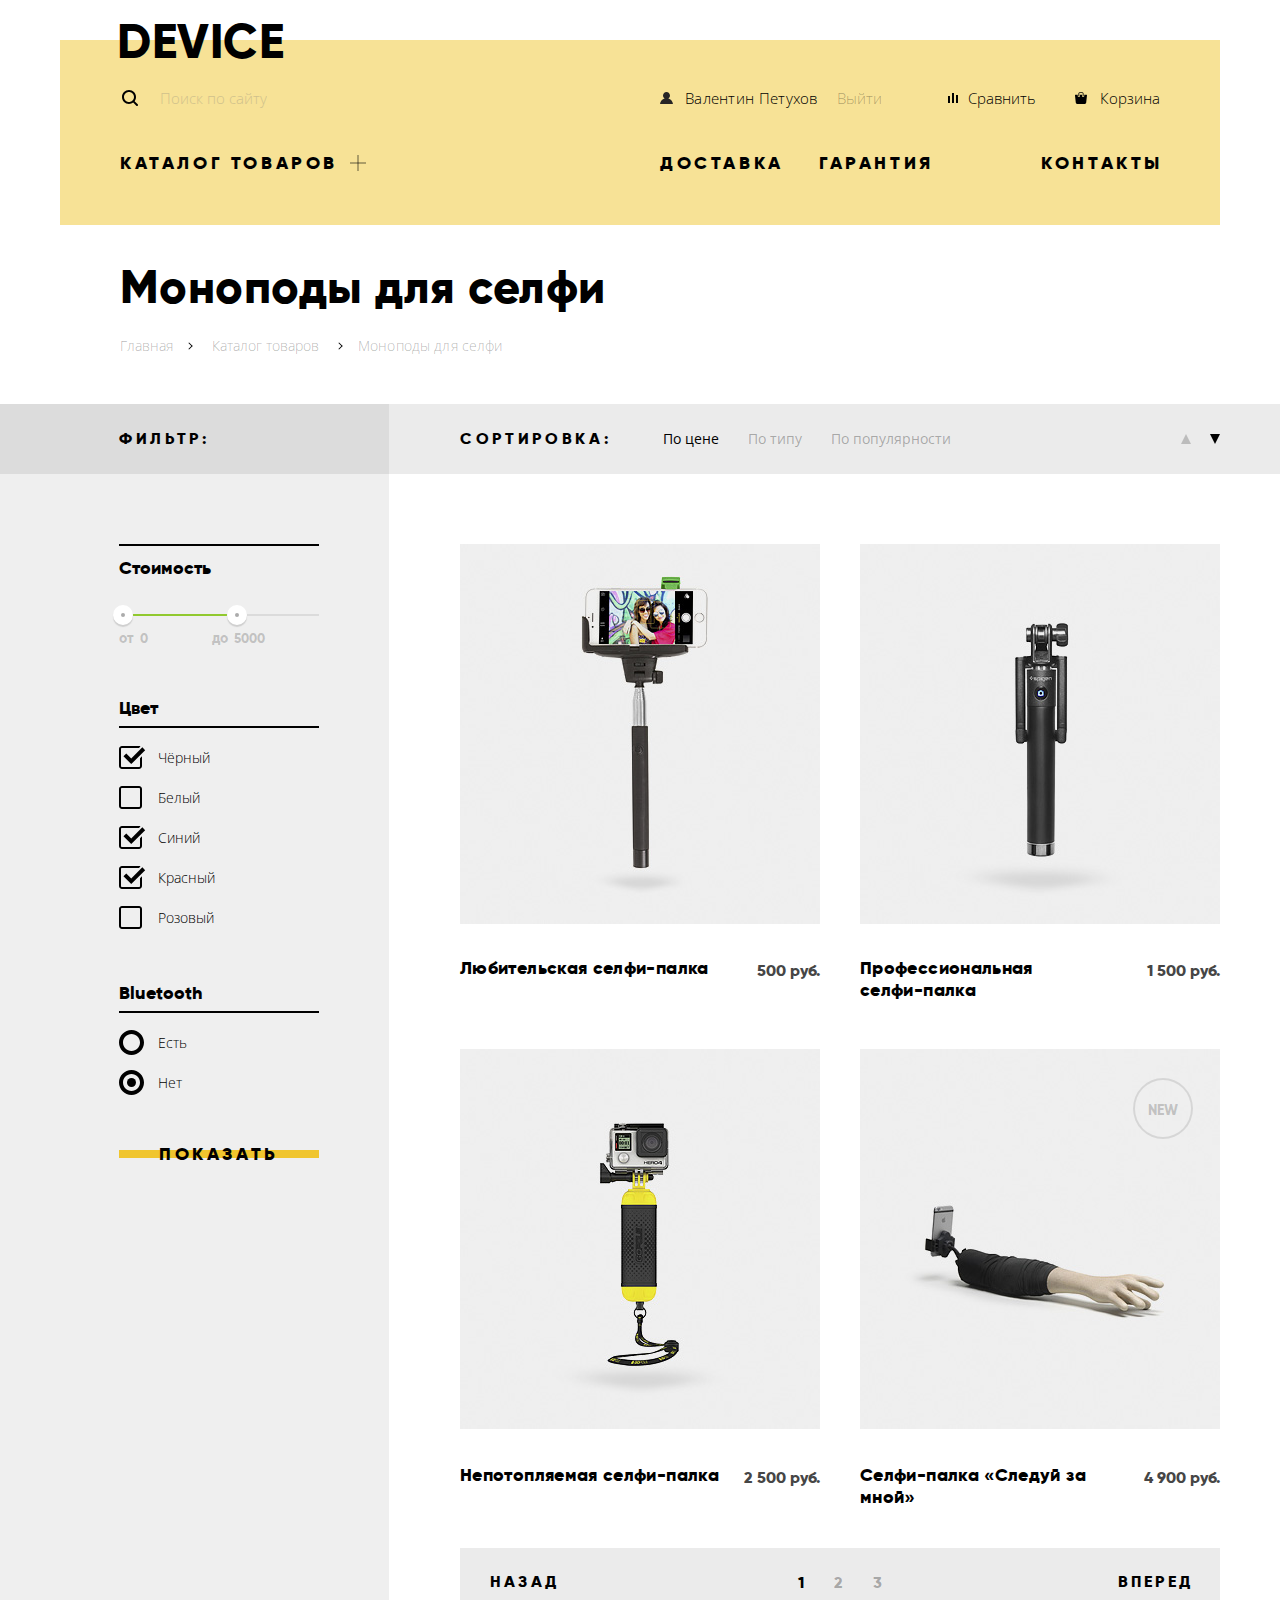
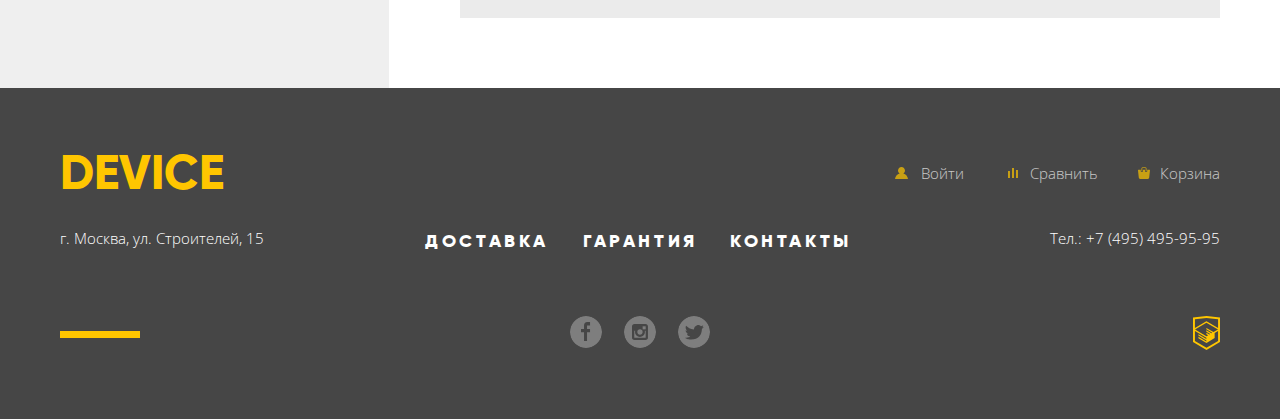
==== commit 12617775: "Последние штрихи" ====
--- a/catalog-monopodes.html
+++ b/catalog-monopodes.html
@@ -18,7 +18,7 @@
     <section class="main-header-user">
       <h2 class="visually-hidden">Пользовательский блок</h2>
       <form action="#" method="get" class="user-search-form">
-        <input type="text" id="header-search" name="header-search" autocomplete="off" value="Поиск по сайту">
+        <input type="text" id="header-search" name="header-search" autocomplete="off" placeholder="Поиск по сайту">
         <label for="header-search" class="visually-hidden">Поиск по сайту</label>
         <button class="user-search-btn" type="submit">Найти</button>
       </form>
@@ -257,7 +257,7 @@
           <li class="main-navigation-item"><a href="#">Контакты</a>
           </li>
         </ul>
-        <p class="phone">Тел.: <a href="tel:+7 (495) 495-95-95">+7 (495) 495-95-95</a>
+        <p class="phone">Тел.: <a href="tel:+7(495)495-95-95">+7 (495) 495-95-95</a>
         </p>
       </section>
       <section class="main-footer-social">
--- a/css/style.min.css
+++ b/css/style.min.css
@@ -6,4 +6,4 @@
 Source map
 Restructure
 Beautify
-@font-face{font-family:"Gilroy";font-style:normal;font-weight:300;src:url(../fonts/gilroylight.woff2) format("woff2"),url(../fonts/gilroylight.woff) format("woff")}@font-face{font-family:"Gilroy";font-style:normal;font-weight:900;src:url(../fonts/gilroyextrabold.woff2) format("woff2"),url(../fonts/gilroyextrabold.woff) format("woff")}html{-webkit-box-sizing:border-box;box-sizing:border-box}*,::after,::before{-webkit-box-sizing:inherit;box-sizing:inherit}body{min-width:1200px;margin:0;padding:0;font-family:"Open Sans","Arial",sans-serif;font-size:15px;line-height:30px;font-weight:300;color:#464646;background-color:#fff}.visually-hidden:not(:focus):not(:active),input[type=checkbox].visually-hidden,input[type=radio].visually-hidden{position:absolute;width:1px;height:1px;margin:-1px;border:0;padding:0;white-space:nowrap;-webkit-clip-path:inset(100%);clip-path:inset(100%);clip:rect(0,0,0,0);overflow:hidden}a{text-decoration:none}img{max-width:100%;height:auto}.btn{display:inline-block;font-family:"Gilroy","Arial",sans-serif;font-weight:900;font-size:18px;line-height:40px;letter-spacing:.2em;text-transform:uppercase;text-align:center;color:#000;vertical-align:middle;background-color:transparent;background-image:-webkit-gradient(linear,left top, left bottom,color-stop(40%, transparent),color-stop(40%, #f0c52e),color-stop(60%, #f0c52e),color-stop(60%, transparent));background-image:linear-gradient(to bottom,transparent 40%,#f0c52e 40%,#f0c52e 60%,transparent 60%);border:0}.btn:focus,.btn:hover{background-color:#f0c52e;color:#000}.btn:active{color:rgba(0,0,0,.3)}.main-header{color:#000;font-size:15px;line-height:36px}.logo{margin:0;padding:0;text-transform:uppercase}.logo a{font-family:"Gilroy","Arial",sans-serif;font-weight:900;font-size:48px;line-height:60px}.logo.in-header a{color:#000}.logo.in-header a[href]:focus,.logo.in-header a[href]:hover{color:rgba(0,0,0,.6)}.logo.in-header a[href]:active{color:rgba(0,0,0,.3)}.user-search-form input[type=text]{font:inherit;background-color:transparent;border:0;opacity:.3;border-bottom:1px solid transparent}.user-search-btn{opacity:0;cursor:pointer;font:inherit;border:1px solid #000;background-color:transparent}input[type=text]:focus~.user-search-btn{opacity:1}.user-search-form input[type=text]:hover{opacity:.6}.user-search-form input[type=text]:focus{background-color:transparent;outline:0;opacity:1;border-bottom:1px solid #000}.user-search-btn:active,.user-search-btn:focus,.user-search-btn:hover{background-color:#000;color:#fff;opacity:1;cursor:pointer}.user-search-btn:active{color:rgba(255,255,255,.3)}.main-navigation-list,.secondary-menu-list,.user-actions-list,.user-login-list{list-style:none;margin:0;padding:0}.user-actions-list a{color:#000;background-color:transparent}.main-navigation-list a,.user-actions-list .user-login,.user-actions-list .user-name{color:#000}.user-name{letter-spacing:.02em}.user-login-item .user-out{color:rgba(0,0,0,.3);padding-left:19px}.main-navigation-list a:focus,.main-navigation-list a:hover,.user-out:focus,.user-out:hover{color:rgba(0,0,0,.6)}.user-out:active{color:rgba(0,0,0,.1)}.user-actions-item{text-align:right;font-size:15px}.main-navigation{background-color:#f7e296;padding:25px 60px 155px}.main-navigation-list a:active{color:rgba(0,0,0,.3)}.main-navigation-item>a{text-transform:uppercase;font-family:"Gilroy","Arial",sans-serif;font-weight:900;font-size:18px;line-height:24px;letter-spacing:.2em}.promo-slides-list,.slider-controls{list-style:none;padding:0}.slider-controls{margin:0}.slide-detail-btn,.slide-title{font-family:"Gilroy","Arial",sans-serif;font-weight:900}.slide-title{color:#000;word-spacing:.02em;font-size:47px;line-height:56px;letter-spacing:.01em}.slide-detail-btn{font-size:18px;line-height:40px;letter-spacing:.21em}.slide-info-table thead{font-size:13px;line-height:20px}.product-item h3,.slide-info-table tbody{font-family:"Gilroy","Arial",sans-serif;color:#000}.slide-info-table tbody{margin-bottom:5px;font-weight:300;font-size:36px;line-height:42px}.product-list{list-style:none;margin:0;padding:0}.product-item h3{font-weight:900;font-size:18px;line-height:22px;letter-spacing:.01em}.product-image{background-color:rgba(240,197,46,.5)}.product-item:focus .product-image,.product-item:hover .product-image{background-color:#f0c52e}.product-item:active .product-image{background-color:#f0c52e}.product-item:active h3,.product-item:active img{opacity:.3}.services{background-color:#e5e5e5}.service-buttons,.service-list{list-style:none;padding:0}.service-list{margin:0}.service-btn{font-family:"Gilroy","Arial",sans-serif;font-weight:900;font-size:18px;line-height:40px;letter-spacing:.2em;cursor:pointer}.service-btn-current,.service-btn-current:active,.service-btn-current:focus,.service-btn-current:hover,.service-btn:active{background-color:#000;background-image:none;color:#f7e184;cursor:default;line-height:38px}.service-title{font-family:"Gilroy","Arial",sans-serif;font-weight:900;font-size:47px;line-height:55px;color:#000;letter-spacing:.02em}.brand-list{list-style:none;margin:0;padding:0}.brand-item{cursor:pointer}.about-us-title,.contacts-title{padding:0;margin:0 0 39px;font-family:"Gilroy","Arial",sans-serif;font-weight:900;font-size:47px;line-height:55px;color:#000}.delivery-list{list-style:none;padding:0}.delivery-item,.page-title{font-family:"Gilroy","Arial",sans-serif;font-weight:900;font-size:16px;line-height:40px;color:#000;letter-spacing:.01em}.page-title{font-size:47px;line-height:55px}.breadcrumbs{list-style:none;padding:0}.breadcrumbs a,.breadcrumbs-current{font-size:14px;line-height:36px;color:rgba(0,0,0,.3)}.breadcrumbs-current{letter-spacing:.01em}.breadcrumbs a:focus,.breadcrumbs a:hover{color:rgba(0,0,0,.6)}.breadcrumbs a:active{color:rgba(0,0,0,.1)}.filter{background-color:#efefef}.filter h2{line-height:20px}.filter h2,.sort h2{font-family:"Gilroy","Arial",sans-serif;font-weight:900;font-size:16px;color:#000;letter-spacing:.23em;text-transform:uppercase}.filter-bluetooth legend,.filter-color legend,.range-name{font-family:"Gilroy","Arial",sans-serif;font-weight:900;font-size:18px;line-height:24px;color:#000}.filter-bluetooth,.filter-color{border:0;padding:0}.filter-bluetooth-list,.filter-color-list{list-style:none;margin:0;padding:0}.filter-bluetooth-option label,.filter-color-option label{font-size:14px;line-height:40px;color:#000;padding-left:39px;cursor:pointer;padding-top:5px;padding-bottom:5px}.filter-btn{font-size:18px;line-height:40px;letter-spacing:.2em;font-weight:900;width:200px;cursor:pointer}.sort-controls,.sort-list{list-style:none;padding:0}.sort-item a{font-weight:400;font-size:14px;color:rgba(0,0,0,.3)}.sort-item a:focus,.sort-item a:hover{color:rgba(0,0,0,.6)}.sort-item a:active{color:#000}.sort-item-current a,.sort-item-current a:active,.sort-item-current a:focus,.sort-item-current a:hover{color:#000;cursor:default}.sort-controls-item a{font-size:0}.catalog{background-color:#fff}.catalog-list{list-style:none;margin:0;padding:0}.catalog-item h3,.catalog-item-price{font-family:"Gilroy","Arial",sans-serif}.catalog-item h3{color:#000;letter-spacing:.02em;font-weight:900;font-size:18px;line-height:22px}.catalog-item-price{font-weight:300;font-size:16px;line-height:20px;margin-top:4px}.catalog-item-picture{background-color:#efefef}.catalog-compare{font-size:13px;line-height:36px;color:rgba(0,0,0,.5)}.catalog-compare:focus,.catalog-compare:hover{color:#000}.catalog-compare:active{color:rgba(0,0,0,.2)}.pagination-list{list-style:none;margin:0;padding:0}.pagination{background-color:rgba(0,0,0,.08)}.pagination-item a{font-family:"Gilroy","Arial",sans-serif;font-weight:900;font-size:16px;line-height:20px;color:rgba(0,0,0,.3)}.pagination-item a:focus,.pagination-item a:hover{color:rgba(0,0,0,.6)}.pagination-item a:active{color:#000}.pagination-item-current a,.pagination-item-current a:active,.pagination-item-current a:focus,.pagination-item-current a:hover{color:#000}.pagination-btn{border:0;background-color:transparent;font-family:"Gilroy","Arial",sans-serif;font-weight:900;font-size:16px;line-height:20px;color:#000;letter-spacing:.2em;text-transform:uppercase}.pagination-btn:focus,.pagination-btn:hover{background-color:rgba(0,0,0,.08)}.pagination-btn:active{background-color:rgba(0,0,0,.08);color:rgba(0,0,0,.3)}.main-footer{background-color:#464646;color:#fff}.logo.in-footer a{color:#ffc600}.logo.in-footer a[href]:focus,.logo.in-footer a[href]:hover{opacity:.6}.logo.in-footer a[href]:active{opacity:.3}.user-actions-list.in-footer a{line-height:36px;color:#fff}.main-navigation-list.in-footer a{color:#fff}.main-navigation-list.in-footer a:focus,.main-navigation-list.in-footer a:hover{color:rgba(255,255,255,.6)}.main-navigation-list.in-footer a:active{color:rgba(255,255,255,.3)}.social-buttons{width:140px;list-style:none;padding:0;margin:0 auto;position:relative;top:0;left:-10px;display:-webkit-box;display:-ms-flexbox;display:flex;-webkit-box-pack:justify;-ms-flex-pack:justify;justify-content:space-between;-ms-flex-wrap:wrap;flex-wrap:wrap}.btn-close{border:0;background-color:rgba(240,197,46,.5)}.btn-close:focus,.btn-close:hover{background-color:#f0c52e;outline:0;border:0}.btn-close:active{outline:0;border:0;background-color:rgba(240,197,46,.3)}.feedback-form{background-color:#fff}.feedback-form label{font-family:"Gilroy","Arial",sans-serif;font-weight:900;font-size:18px;line-height:18px;color:#000}.feedback-form input[type=email],.feedback-form input[type=text],.feedback-form textarea{border:0;background-color:rgba(229,229,229,.5);color:rgba(70,70,70,.4)}.feedback-form input[type=email]:hover,.feedback-form input[type=text]:hover,.feedback-form textarea:hover{background-color:rgba(229,229,229,.8)}.feedback-form input[type=email]:focus,.feedback-form input[type=text]:focus,.feedback-form textarea:focus{background-color:#fff;outline:3px solid #f0c52e;color:#464646}.feedback-form input[type=email]:invalid,.feedback-form input[type=text]:invalid,.feedback-form textarea:invalid{background-color:rgba(237,181,181,.5);color:rgba(70,70,70,.4)}.container{width:1200px;margin:0 auto;padding:0 20px}.main-header{position:relative;margin-top:40px;margin-bottom:20px;display:-webkit-box;display:-ms-flexbox;display:flex;-webkit-box-orient:vertical;-webkit-box-direction:normal;-ms-flex-direction:column;flex-direction:column;-webkit-box-align:stretch;-ms-flex-align:stretch;align-items:stretch}.inner-page .main-header{margin-bottom:35px}.inner-page .main-navigation{padding-bottom:44px}.main-content{position:relative;z-index:-1}.logo.in-header{-ms-flex-item-align:start;align-self:flex-start;margin-left:60px}.main-header-user{background-color:#f7e296;padding-left:60px;padding-right:60px;padding-top:40px;display:-webkit-box;display:-ms-flexbox;display:flex}.user-search-form{width:440px;margin-right:auto}.user-search-form input{height:40px}.user-actions-list{width:500px;display:-webkit-box;display:-ms-flexbox;display:flex}.in-header .user-actions-item{width:120px}.in-header .user-actions-item:first-child{width:260px;margin-right:auto;text-align:left}.user-login-list{max-width:260px}.main-navigation-list.in-header{display:-webkit-box;display:-ms-flexbox;display:flex}.in-header .main-navigation-item:nth-child(1){width:540px;position:relative}.in-header .main-navigation-item:nth-child(2),.slide-info-table td:nth-child(1){width:160px}.in-header .main-navigation-item:nth-child(3){width:140px;position:relative;left:-1px}.in-header .main-navigation-item:nth-child(4){width:140px;margin-left:60px;text-align:right;position:relative;right:-3px}.secondary-menu-list{width:200px;-ms-flex-negative:0;flex-shrink:0}.secondary-menu-list:first-child{width:240px}.secondary-menu-container{display:-webkit-box;display:-ms-flexbox;display:flex;position:absolute;z-index:1;background-color:#f7e296;width:1160px;margin-left:-60px;padding-left:60px;padding-bottom:50px}.promo-slider{position:relative;margin-bottom:55px}.promo-slides-item{display:-webkit-box;display:-ms-flexbox;display:flex;-webkit-box-pack:end;-ms-flex-pack:end;justify-content:flex-end;-webkit-box-align:start;-ms-flex-align:start;align-items:flex-start}.promo-slides-item:nth-child(1) .slide-image{width:384px;margin-right:126px;margin-top:-36px}.promo-slides-item:nth-child(2) .slide-image{width:345px;margin-right:140px;margin-top:-20px}.promo-slides-item:nth-child(3) .slide-image{width:526px;margin-right:40px;margin-top:20px}.slide-info{width:500px}.slide-title{display:block;position:relative;width:400px;z-index:1}.promo-slides-item:nth-child(3) .slide-title{width:500px;letter-spacing:0;word-spacing:0}.slider-controls li{display:inline-block;vertical-align:bottom;margin-left:18px}.product-gallery{margin-bottom:145px}.product-list{display:-webkit-box;display:-ms-flexbox;display:flex;-ms-flex-wrap:wrap;flex-wrap:wrap}.product-item{width:160px;margin-right:40px;-ms-flex-negative:0;flex-shrink:0;margin-bottom:40px}.product-item:nth-child(6n){margin-right:0}.product-name{margin:0;padding:0}.product-item:nth-child(2) .product-name{padding-right:40px}.product-image{width:160px;height:160px;margin-bottom:33px;display:-webkit-box;display:-ms-flexbox;display:flex;-webkit-box-pack:center;-ms-flex-pack:center;justify-content:center;-webkit-box-align:center;-ms-flex-align:center;align-items:center}.product-item:nth-child(2) .product-image{-webkit-box-align:end;-ms-flex-align:end;align-items:flex-end}.product-item:nth-child(2) img{margin-bottom:2px}.product-item:nth-child(3) img{margin-left:7px;margin-top:1px}.product-item:nth-child(4) img{margin-left:2px;margin-top:3px}.product-item:nth-child(5) img{margin-left:5px}.product-item:nth-child(6) img{margin-top:4px}.services{margin-bottom:94px}.services .container{display:-webkit-box;display:-ms-flexbox;display:flex;-webkit-box-pack:start;-ms-flex-pack:start;justify-content:flex-start}.service-buttons{width:280px;margin:0 120px 0 0}.service-list{width:695px}.service-item{padding-right:265px}.service-description,.service-title{padding:0}.brand-gallery{margin-bottom:134px}.brand-list{display:-webkit-box;display:-ms-flexbox;display:flex;-ms-flex-wrap:wrap;flex-wrap:wrap}.brand-item{width:260px;-ms-flex-negative:0;flex-shrink:0;margin-right:40px}.brand-item:nth-child(4n){margin-right:0}.about-container,.about-us,.contacts{display:-webkit-box;display:-ms-flexbox;display:flex}.about-container{margin-bottom:82px;-webkit-box-pack:justify;-ms-flex-pack:justify;justify-content:space-between}.about-us,.contacts{position:relative;width:560px;-webkit-box-orient:vertical;-webkit-box-direction:normal;-ms-flex-direction:column;flex-direction:column}.contacts-map{display:block;background-color:#e9e9e9;width:560px;height:222px;cursor:pointer}.delivery-list{margin:35px 0 54px}.about-us-btn,.contacts-btn{width:260px;margin-top:auto;-ms-flex-item-align:start;align-self:flex-start}.page-title{padding:0;margin:0 0 13px 60px}.breadcrumbs{margin:0 0 40px 60px}.breadcrumbs li{display:inline-block;vertical-align:top;padding-right:35px;position:relative}.catalog-wrapper{background-image:-webkit-gradient(linear,left top, right top,color-stop(50%, #efefef),color-stop(50%, #fff));background-image:linear-gradient(to right,#efefef 50%,#fff 50%)}.catalog-wrapper>.container,.filter,.sort>.container{display:-webkit-box;display:-ms-flexbox;display:flex}.catalog-wrapper>.container{-webkit-box-pack:justify;-ms-flex-pack:justify;justify-content:space-between;background-image:linear-gradient(to right,#efefef 330px,#fff 330px)}.filter{width:270px;-webkit-box-orient:vertical;-webkit-box-direction:normal;-ms-flex-direction:column;flex-direction:column;margin-left:60px;position:relative;left:-1px}.filter h2{padding:25px 0 0;margin:0 0 107px}.range-filter{position:relative;width:200px;margin-bottom:44px}.range-name,.sort h2{padding:0;margin:0 0 25px}.filter-color{position:relative;width:200px;margin:0 0 43px}.filter-bluetooth{width:200px;margin:0 0 30px}.catalog{margin-top:140px;width:760px}.sort{position:absolute;left:0;right:0;background-color:rgba(0,0,0,.08)}.sort>.container{min-height:70px}.sort h2{margin:0 0 0 400px}.sort-list{margin:0 0 0 52px}.sort-item{display:inline-block;margin-right:25px;vertical-align:middle}.sort h2,.sort-item a{line-height:70px}.sort-item:last-child{margin-right:0}.sort-controls{width:60px;margin:0 0 0 auto;position:relative;top:18px}.sort-and-catalog{width:760px;padding-bottom:70px}.catalog-item,.catalog-list{display:-webkit-box;display:-ms-flexbox;display:flex}.catalog-list{-ms-flex-wrap:wrap;flex-wrap:wrap;-webkit-box-pack:justify;-ms-flex-pack:justify;justify-content:space-between}.catalog-item{width:360px;-webkit-box-orient:vertical;-webkit-box-direction:reverse;-ms-flex-direction:column-reverse;flex-direction:column-reverse;-webkit-box-pack:end;-ms-flex-pack:end;justify-content:flex-end;margin-bottom:48px}.catalog-item:nth-child(n+3){margin-bottom:40px}.catalog-item-picture{width:360px;height:380px;margin-bottom:33px}.catalog-item:nth-child(n+3) .catalog-item-picture{margin-bottom:35px}.catalog-item-info{display:-webkit-box;display:-ms-flexbox;display:flex;-webkit-box-pack:justify;-ms-flex-pack:justify;justify-content:space-between;-webkit-box-align:start;-ms-flex-align:start;align-items:flex-start}.catalog-item-info h3{padding:0;margin:0 0 auto}.catalog-item-info a{display:block;color:#000}.catalog-item-info a:focus,.catalog-item-info a:hover{opacity:.6}.catalog-item-info a:active{opacity:.3}.catalog-item:nth-child(2n) h3{width:230px}.pagination{text-align:center}.pagination-item{display:inline-block;vertical-align:middle}.main-footer{padding-top:55px;padding-bottom:60px}.main-footer-user,.main-footer>.container{display:-webkit-box;display:-ms-flexbox;display:flex}.main-footer>.container{-webkit-box-orient:vertical;-webkit-box-direction:normal;-ms-flex-direction:column;flex-direction:column}.main-footer-user{-webkit-box-align:center;-ms-flex-align:center;align-items:center;margin-bottom:15px}.logo.in-footer{margin-right:auto}.inner-page .main-footer-user{margin-bottom:20px}.in-footer.user-actions-list{text-align:right;position:relative;top:-7px}.inner-page .in-footer.user-actions-list{top:0}.in-footer .user-actions-item{width:110px;margin-left:10px}.in-footer .user-actions-item:nth-child(3){margin-left:12px}.in-footer .user-actions-item:nth-child(2){margin-left:24px}.in-footer .user-actions-item:nth-child(1){margin-left:auto}.main-footer-conditions{display:-webkit-box;display:-ms-flexbox;display:flex;margin-bottom:63px}.main-footer-conditions .address{margin:0;padding:0}.main-footer-conditions .phone{padding:0}.phone a{color:#fff}.phone a:focus,.phone a:hover{opacity:.6}.phone a:active{opacity:.3}.main-footer-conditions .phone{margin:0 0 0 33px}.in-footer .main-navigation-item{margin-right:30px;display:inline-block;vertical-align:top}.in-footer .main-navigation-item:last-child{margin-right:0;margin-left:-2px}.main-footer-social::before{position:relative;top:15px;content:"";width:80px;height:7px;background-color:#ffc600}.main-footer-social{display:-webkit-box;display:-ms-flexbox;display:flex}.copyright{padding:0;width:27px;text-align:right;margin:0 0 0 33px}.modal-feedback{display:none;position:fixed;top:50%;left:50%;-webkit-transform:translate(-50%,-50%);transform:translate(-50%,-50%);width:960px;padding:90px 100px}.modal-content-show{display:block;-webkit-animation:form 1s;animation:form 1s}.modal-error{-webkit-animation:error .5s;animation:error .5s}.feedback-row{display:-webkit-box;display:-ms-flexbox;display:flex;-webkit-box-pack:justify;-ms-flex-pack:justify;justify-content:space-between}.feedback-input{width:360px}.feedback-input label{display:block}.feedback-input input{width:100%;padding:20px;font-weight:400;font-size:14px;line-height:18px}.feedback-input,.feedback-text{margin:0;padding:0}.feedback-text textarea{width:100%;padding:20px;margin-top:10px;min-height:155px}.modal-map{display:none;top:50%;left:50%;-webkit-transform:translate(-50%,-50%);transform:translate(-50%,-50%);width:960px;height:559px;overflow:hidden}.modal-map-show{display:block}.logo.in-header{position:absolute;top:-30px;left:17px;letter-spacing:.04em}.inner-page .logo.in-header{top:-28px}.user-search-form{position:relative;top:-2px}.user-search-form::before{content:"";position:absolute;left:2px;top:12px;width:16px;height:16px;background-image:url(../img/user-block-search.svg)}.user-search-form input[type=text]{width:100%;padding-left:40px;padding-right:60px}.user-search-btn{position:absolute;right:0;bottom:0}.user-actions-item a,.user-login-item{display:inline-block;vertical-align:top}.user-in{letter-spacing:.03em}.in-header .user-compare{letter-spacing:.03em;padding-left:22px}.inner-page .in-header .user-compare{padding-left:20px;letter-spacing:0;position:relative;left:-4px}.user-actions-item a{padding-left:25px;position:relative}.user-cart::before,.user-compare::before,.user-login::before{content:"";position:absolute;left:0;top:50%;-webkit-transform:translateY(-50%);transform:translateY(-50%);width:13px;height:12px;background-image:url(../img/user-block-login.svg)}.user-cart::before,.user-compare::before{width:10px;height:10px;background-image:url(../img/user-block-compare.svg)}.user-cart::before{width:12px;height:12px;background-image:url(../img/user-block-cart.svg)}.user-cart:focus,.user-cart:focus::before,.user-cart:hover,.user-cart:hover::before,.user-compare:focus,.user-compare:focus::before,.user-compare:hover,.user-compare:hover::before,.user-login:focus,.user-login:focus::before,.user-login:hover,.user-login:hover::before{opacity:.6}.user-cart:active,.user-cart:active::before,.user-compare:active,.user-compare:active::before,.user-login:active,.user-login:active::before{opacity:.3}.main-navigation-item:first-child>a{position:relative}.in-header .main-navigation-item:first-child>a::after,.in-header .main-navigation-item:first-child>a::before{content:"";position:absolute;background-color:rgba(0,0,0,.3)}.in-header .main-navigation-item:first-child>a::after{width:16px;height:2px;right:-28px;top:10px}.in-header .main-navigation-item:first-child>a::before{width:2px;height:16px;right:-21px;top:3px}.secondary-menu-container{opacity:0}.secondary-show{opacity:1}.main-navigation-item:first-child:hover>.secondary-menu-container,.main-navigation-item:first-child>a:focus~.secondary-menu-container{opacity:1}.promo-slider{margin-top:-91px}.promo-slides-list{position:relative;min-height:500px;margin:0 60px 0 0}.promo-slides-item{position:absolute;right:0;top:0;z-index:-1;opacity:0}.current-slide{z-index:0;opacity:1}.slide-info{position:relative;padding-top:43px}.slide-info::before{position:absolute;content:"";background-color:#fff;width:100px;height:7px;left:0;top:0}.slide-info::after{position:absolute;top:-51px;right:-12px;content:"01";font-family:"Gilroy","Arial",sans-serif;font-weight:900;font-size:180px;line-height:180px;color:#fff}.promo-slides-item:nth-child(1) .slide-info::after{content:"01"}.promo-slides-item:nth-child(2) .slide-info::after{content:"02"}.promo-slides-item:nth-child(3) .slide-info::after{content:"03"}.slide-info-table{display:-webkit-box;display:-ms-flexbox;display:flex;-webkit-box-orient:vertical;-webkit-box-direction:reverse;-ms-flex-direction:column-reverse;flex-direction:column-reverse;margin-left:-5px;letter-spacing:.02em;word-spacing:.02em}.slide-info-table td:nth-child(2){width:138px}.slider-btn{position:relative;margin:0;padding:0;font-size:0;border:1px solid #000;background-color:#fff;width:12px;height:12px;border-radius:50%;cursor:pointer}.slider-btn-current::before{content:"";position:absolute;top:50%;left:50%;-webkit-transform:translate(-50%,-50%);transform:translate(-50%,-50%);width:5px;height:5px;border-radius:50%;border:1px solid #000}.slide-description{margin-top:18px;margin-bottom:43px;letter-spacing:.01em}.slider-controls{position:absolute;right:102px;bottom:196px}.promo-slides-item:nth-child(1) .slide-description{width:485px}.promo-slides-item:nth-child(2) .slide-description,.promo-slides-item:nth-child(3) .slide-description{width:460px}.slide-detail-btn{margin-bottom:50px;width:220px;padding-left:5px}.slide-detail-btn:focus,.slide-detail-btn:hover{background-color:#f0c52e;color:#000}.slide-detail-btn:active{background-color:#f0c52e;color:rgba(0,0,0,.3)}.service-buttons{top:-20px;position:relative;margin-bottom:95px}.service-buttons::before{position:absolute;content:"";width:7px;height:320px;background-color:#000;right:-4px;top:-80px}.service-btn{position:relative;width:160px;outline:0}.service-btn-current{width:163px}.service-btn{margin-bottom:23px}.service-btn-current::before,.service-btn:active::before{position:absolute;content:"";top:0;bottom:0;left:160px;right:-120px;background-color:#000}.service-list{position:relative;top:-15px}.service-item{position:absolute;z-index:-1;opacity:0}.service-item-current{z-index:0;opacity:1}.service-title{margin:-15px 0 0}.service-description{margin:28px 0 0;letter-spacing:.02em}.service-item:nth-child(1){background-image:url(../img/services-delivery.svg)}.service-item:nth-child(2){background-image:url(../img/services-warranty.svg)}.service-item:nth-child(3){background-image:url(../img/services-credit.svg)}.service-item{background-position:right -1px;background-repeat:no-repeat}.brand-item{position:relative;opacity:.2}.brand-item::after{content:"";cursor:pointer;position:absolute;left:0;right:0;top:0;bottom:0;background-color:transparent}.brand-item:hover{opacity:1}.brand-item:nth-child(1)::after{background-image:url(../img/brand01.jpg)}.brand-item:nth-child(2)::after{background-image:url(../img/brand02.jpg)}.brand-item:nth-child(3)::after{background-image:url(../img/brand03.jpg)}.brand-item:nth-child(4)::after{background-image:url(../img/brand04.jpg)}.brand-item:hover::after{opacity:0}.about-us::before,.contacts::before{position:absolute;content:"";width:80px;height:7px;left:0;top:-50px;background-color:#000}.about-us-description{width:475px;margin:0 0 30px}.contacts-description{margin:0 0 37px}.delivery-item{padding-left:35px;position:relative}.delivery-item::before{position:absolute;left:0;top:50%;-webkit-transform:translateY(-50%);transform:translateY(-50%);content:"";width:8px;height:8px;border:2px solid #e5e5e5;border-radius:50%}.in-footer .user-cart,.in-footer .user-compare,.in-footer .user-login{background-repeat:no-repeat;background-position:left center;opacity:.7}.in-footer .user-login{padding-left:26px}.in-footer .user-cart,.in-footer .user-compare{padding-left:22px}.in-footer .user-cart:focus,.in-footer .user-cart:hover,.in-footer .user-compare:focus,.in-footer .user-compare:hover,.in-footer .user-login:focus,.in-footer .user-login:hover{opacity:1}.in-footer .user-cart::before,.in-footer .user-compare::before,.in-footer .user-login::before{content:"";position:absolute;left:0;top:50%;-webkit-transform:translateY(-50%);transform:translateY(-50%);opacity:1}.in-footer .user-login::before{width:13px;height:12px;background-image:url(../img/user-block-login-footer.svg)}.in-footer .user-compare::before{width:10px;height:10px;background-image:url(../img/user-block-compare-footer.svg)}.in-footer .user-cart::before{width:12px;height:12px;background-image:url(../img/user-block-cart-footer.svg)}.in-footer .user-cart:focus::before,.in-footer .user-cart:hover::before,.in-footer .user-compare:focus::before,.in-footer .user-compare:hover::before,.in-footer .user-login:focus::before,.in-footer .user-login:hover::before,.social-btn a:focus,.social-btn a:hover{opacity:.6}.in-footer .user-cart:active,.in-footer .user-cart:active::before,.in-footer .user-compare:active,.in-footer .user-compare:active::before,.in-footer .user-login:active,.in-footer .user-login:active::before{opacity:.3}.in-footer.main-navigation-list{margin-right:auto;margin-left:auto;position:relative;top:3px;left:-2px}.social-btn a{display:block;width:32px;height:32px;background-color:transparent;border-radius:50%;opacity:.3;cursor:pointer}.social-fb a{background-image:url(../img/social-fb.svg)}.social-in a{background-image:url(../img/social-inst.svg)}.social-tw a{background-image:url(../img/social-tw.svg)}.social-btn a:active{opacity:.1}.copyright-icon:focus,.copyright-icon:hover{opacity:.6}.copyright-icon:active{opacity:.3}.breadcrumbs li:not(:last-child)::after,.breadcrumbs li:not(:last-child)::before{position:absolute;right:17px;content:"";width:1px;height:5px;background-color:#000}.breadcrumbs li:nth-child(2)::after,.breadcrumbs li:nth-child(2)::before{right:13px}.breadcrumbs li::after{-webkit-transform:rotate(45deg);transform:rotate(45deg);top:17px}.breadcrumbs li::before{-webkit-transform:rotate(-45deg);transform:rotate(-45deg);top:14px}.range-controls{position:relative;height:20px;padding-top:9px}.range-scale{height:2px;background-color:#dbdbdb}.range-bar{width:60%;height:2px;background-color:#91c92f}.range-toggle{position:absolute;top:0;left:-6px;width:20px;height:20px;border:8px solid #fff;background-color:#ababab;border-radius:50%;-webkit-box-shadow:0 2px 1px 0 #cfcfcf;box-shadow:0 2px 1px 0 #cfcfcf;cursor:pointer}.range-toggle-max{left:108px}.max-price,.min-price{color:rgba(0,0,0,.2);font-size:14px;line-height:22px}.max-price{margin-left:30px}.price-controls{margin-top:-3px}.price-controls input,.price-controls label{cursor:pointer;font-family:"Gilroy","Arial",sans-serif;font-weight:300}.price-controls input{border:0;background-color:transparent;color:rgba(0,0,0,.2);width:40px}.price-controls input:focus{color:#000;outline-color:rgba(0,0,0,.2)}.filter-bluetooth::before,.filter-color::before,.range-filter::before{content:"";position:absolute;top:-12px;left:0;width:100%;height:2px;background-color:#000}.filter-bluetooth legend,.filter-color legend{margin-bottom:18px}.filter-bluetooth,.filter-color-option{position:relative}.filter-color label{background-image:url(../img/checkbox-off.svg);background-repeat:no-repeat;background-position:left center}.filter-color input[type=checkbox]:checked+label{background-image:url(../img/checkbox-on.svg)}.filter-bluetooth label{background-image:url(../img/radio-off.svg);background-repeat:no-repeat;background-position:left center}.filter-bluetooth input[type=radio]:checked+label{background-image:url(../img/radio-on.svg)}.filter-bluetooth input[type=radio]:hover+label,.filter-color input[type=checkbox]:hover+label,fieldset label:hover{opacity:.6}.filter-bluetooth input[type=radio]:active+label,.filter-color input[type=checkbox]:active+label,fieldset label:active{opacity:1}.sort-controls{text-align:right}.sort-controls-item{display:inline-block;vertical-align:middle;margin-left:15px}.sort-down,.sort-up{display:block;width:0;height:0;border-left:5px solid transparent;border-right:5px solid transparent;border-bottom:10px solid rgba(0,0,0,.2)}.sort-down{-webkit-transform:rotate(180deg);transform:rotate(180deg)}.sort-down:focus,.sort-down:hover,.sort-up:focus,.sort-up:hover{outline:0;border-bottom:10px solid rgba(0,0,0,.4)}.sort-down:active,.sort-up:active{border-bottom:10px solid #000}.sort-down.sort-current,.sort-up.sort-current{border-bottom:10px solid #000;cursor:default}.catalog-item-picture{position:relative}.catalog-item-hover{z-index:-1;margin:0;padding:0;position:absolute;top:0;left:0;right:0;bottom:0;background-color:rgba(238,238,238,.7);text-align:center}.catalog-item-hover a{display:block;width:200px;margin-left:auto;margin-right:auto}.catalog-item-btn{margin-top:50%}.catalog-item:hover .catalog-item-hover{z-index:1}.catalog-item-new .catalog-item-picture::after{content:"new";position:absolute;font-family:"Gilroy","Arial",sans-serif;font-weight:900;font-size:14px;line-height:61px;letter-spacing:.02em;text-transform:uppercase;color:rgba(0,0,0,.2);text-align:center;top:29px;right:27px;width:60px;height:61px;background-color:transparent;border-radius:50%;border:2px solid rgba(0,0,0,.1)}.pagination{position:relative;min-height:70px}.pagination-btn{position:absolute;top:0;padding:24px 27px 26px 30px;cursor:pointer}.pagination-btn.disabled,.pagination-btn.disabled:active,.pagination-btn.disabled:focus,.pagination-btn.disabled:hover{background-color:transparent;color:rgba(0,0,0,.2);cursor:default}.pagination-btn-prev{left:0}.pagination-btn-next{right:0}.pagination-item a{display:block;padding:25px 13px}.modal-feedback{background-color:#fff;-webkit-box-shadow:0 10px 20px 0 rgba(0,0,0,.2),0 20px 40px 0 rgba(0,0,0,.75);box-shadow:0 10px 20px 0 rgba(0,0,0,.2),0 20px 40px 0 rgba(0,0,0,.75);margin-bottom:50px}.feedback-row{margin-bottom:30px}.feedback-input label{margin-bottom:10px}.feedback-send-btn{width:200px}.btn-close{position:absolute;font-size:0;width:55px;height:55px;border-radius:50%;cursor:pointer;top:22px;right:22px}.btn-close::after,.btn-close::before{position:absolute;bottom:25px;right:12px;content:"";-webkit-transform:rotate(45deg);transform:rotate(45deg);width:30px;height:3px;background-color:#fff}.btn-close::after{-webkit-transform:rotate(-45deg);transform:rotate(-45deg)}.modal-overlay{position:fixed;display:none;top:0;right:0;bottom:0;left:0;background-color:rgba(0,0,0,.3)}.overlay-show{display:block}.modal-map{position:fixed;-webkit-box-shadow:0 10px 20px 0 rgba(0,0,0,.2);box-shadow:0 10px 20px 0 rgba(0,0,0,.2)}@-webkit-keyframes form{0%{-webkit-transform:translate(100%,-100%) scale(0);transform:translate(100%,-100%) scale(0)}to{-webkit-transform:translate(-50%,-50%) scale(1);transform:translate(-50%,-50%) scale(1)}}@keyframes form{0%{-webkit-transform:translate(100%,-100%) scale(0);transform:translate(100%,-100%) scale(0)}to{-webkit-transform:translate(-50%,-50%) scale(1);transform:translate(-50%,-50%) scale(1)}}@-webkit-keyframes error{0%,to{-webkit-transform:translate(-50%,-50%);transform:translate(-50%,-50%)}10%,30%,50%,70%,90%{-webkit-transform:translate(-60%,-50%);transform:translate(-60%,-50%)}20%,40%,60%,80%{-webkit-transform:translate(-40%,-50%);transform:translate(-40%,-50%)}}@keyframes error{0%,to{-webkit-transform:translate(-50%,-50%);transform:translate(-50%,-50%)}10%,30%,50%,70%,90%{-webkit-transform:translate(-60%,-50%);transform:translate(-60%,-50%)}20%,40%,60%,80%{-webkit-transform:translate(-40%,-50%);transform:translate(-40%,-50%)}}+@font-face{font-family:"Gilroy";font-style:normal;font-weight:300;src:url(../fonts/gilroylight.woff2) format("woff2"),url(../fonts/gilroylight.woff) format("woff")}@font-face{font-family:"Gilroy";font-style:normal;font-weight:900;src:url(../fonts/gilroyextrabold.woff2) format("woff2"),url(../fonts/gilroyextrabold.woff) format("woff")}html{-webkit-box-sizing:border-box;box-sizing:border-box}*,::after,::before{-webkit-box-sizing:inherit;box-sizing:inherit}body{min-width:1200px;margin:0;padding:0;font-family:"Open Sans","Arial",sans-serif;font-size:15px;line-height:30px;font-weight:300;color:#464646;background-color:#fff}.visually-hidden:not(:focus):not(:active),input[type=checkbox].visually-hidden,input[type=radio].visually-hidden{position:absolute;width:1px;height:1px;margin:-1px;border:0;padding:0;white-space:nowrap;-webkit-clip-path:inset(100%);clip-path:inset(100%);clip:rect(0,0,0,0);overflow:hidden}a{text-decoration:none}img{max-width:100%;height:auto}.btn{display:inline-block;font-family:"Gilroy","Arial",sans-serif;font-weight:900;font-size:18px;line-height:40px;letter-spacing:.2em;text-transform:uppercase;text-align:center;color:#000;vertical-align:middle;background-color:transparent;background-image:-webkit-gradient(linear,left top, left bottom,color-stop(40%, transparent),color-stop(40%, #f0c52e),color-stop(60%, #f0c52e),color-stop(60%, transparent));background-image:linear-gradient(to bottom,transparent 40%,#f0c52e 40%,#f0c52e 60%,transparent 60%);border:0}.btn:focus,.btn:hover{background-color:#f0c52e;color:#000}.btn:active{color:rgba(0,0,0,.3)}.main-header{color:#000;font-size:15px;line-height:36px}.logo{margin:0;padding:0;text-transform:uppercase}.logo a{font-family:"Gilroy","Arial",sans-serif;font-weight:900;font-size:48px;line-height:60px}.logo.in-header a{color:#000}.logo.in-header a[href]:focus,.logo.in-header a[href]:hover{color:rgba(0,0,0,.6)}.logo.in-header a[href]:active{color:rgba(0,0,0,.3)}.user-search-form input[type=text]{font:inherit;background-color:transparent;border:0;opacity:.3;border-bottom:1px solid transparent}.user-search-btn{opacity:0;cursor:pointer;font:inherit;border:1px solid #000;background-color:transparent}input[type=text]:focus~.user-search-btn{opacity:1}.user-search-form input[type=text]:hover{opacity:.6}.user-search-form input[type=text]:focus{background-color:transparent;outline:0;opacity:1;border-bottom:1px solid #000}.user-search-btn:active,.user-search-btn:focus,.user-search-btn:hover{background-color:#000;color:#fff;opacity:1;cursor:pointer}.user-search-btn:active{color:rgba(255,255,255,.3)}.main-navigation-list,.secondary-menu-list,.user-actions-list,.user-login-list{list-style:none;margin:0;padding:0}.user-actions-list a{color:#000;background-color:transparent}.main-navigation-list a,.user-actions-list .user-login,.user-actions-list .user-name{color:#000}.user-name{letter-spacing:.02em}.user-login-item .user-out{color:rgba(0,0,0,.3);padding-left:19px}.main-navigation-list a:focus,.main-navigation-list a:hover,.user-out:focus,.user-out:hover{color:rgba(0,0,0,.6)}.user-out:active{color:rgba(0,0,0,.1)}.user-actions-item{text-align:right;font-size:15px}.main-navigation{background-color:#f7e296;padding:25px 60px 155px}.main-navigation-list a:active{color:rgba(0,0,0,.3)}.main-navigation-item>a{text-transform:uppercase;font-family:"Gilroy","Arial",sans-serif;font-weight:900;font-size:18px;line-height:24px;letter-spacing:.2em}.promo-slides-list,.slider-controls{list-style:none;padding:0}.slider-controls{margin:0}.slide-detail-btn,.slide-title{font-family:"Gilroy","Arial",sans-serif;font-weight:900}.slide-title{color:#000;word-spacing:.02em;font-size:47px;line-height:56px;letter-spacing:.01em}.slide-detail-btn{font-size:18px;line-height:40px;letter-spacing:.21em}.slide-info-table thead{font-size:13px;line-height:20px}.product-item h3,.slide-info-table tbody{font-family:"Gilroy","Arial",sans-serif;color:#000}.slide-info-table tbody{margin-bottom:5px;font-weight:300;font-size:36px;line-height:42px}.product-list{list-style:none;margin:0;padding:0}.product-item h3{font-weight:900;font-size:18px;line-height:22px;letter-spacing:.01em}.product-image{background-color:rgba(240,197,46,.5)}.product-item:focus .product-image,.product-item:hover .product-image{background-color:#f0c52e}.product-item:active .product-image{background-color:#f0c52e}.product-item:active h3,.product-item:active img{opacity:.3}.services{background-color:#e5e5e5}.service-buttons,.service-list{list-style:none;padding:0}.service-list{margin:0}.service-btn{font-family:"Gilroy","Arial",sans-serif;font-weight:900;font-size:18px;line-height:40px;letter-spacing:.2em;cursor:pointer}.service-btn-current,.service-btn-current:active,.service-btn-current:focus,.service-btn-current:hover,.service-btn:active{background-color:#000;background-image:none;color:#f7e184;cursor:default;line-height:38px}.service-title{font-family:"Gilroy","Arial",sans-serif;font-weight:900;font-size:47px;line-height:55px;color:#000;letter-spacing:.02em}.brand-list{list-style:none;margin:0;padding:0}.brand-item{cursor:pointer}.about-us-title,.contacts-title{padding:0;margin:0 0 39px;font-family:"Gilroy","Arial",sans-serif;font-weight:900;font-size:47px;line-height:55px;color:#000}.delivery-list{list-style:none;padding:0}.delivery-item,.page-title{font-family:"Gilroy","Arial",sans-serif;font-weight:900;font-size:16px;line-height:40px;color:#000;letter-spacing:.01em}.page-title{font-size:47px;line-height:55px}.breadcrumbs{list-style:none;padding:0}.breadcrumbs a,.breadcrumbs-current{font-size:14px;line-height:36px;color:rgba(0,0,0,.3)}.breadcrumbs-current{letter-spacing:.01em}.breadcrumbs a:focus,.breadcrumbs a:hover{color:rgba(0,0,0,.6)}.breadcrumbs a:active{color:rgba(0,0,0,.1)}.filter{background-color:#efefef}.filter h2{line-height:20px}.filter h2,.sort h2{font-family:"Gilroy","Arial",sans-serif;font-weight:900;font-size:16px;color:#000;letter-spacing:.23em;text-transform:uppercase}.filter-bluetooth legend,.filter-color legend,.range-name{font-family:"Gilroy","Arial",sans-serif;font-weight:900;font-size:18px;line-height:24px;color:#000}.filter-bluetooth,.filter-color{border:0;padding:0}.filter-bluetooth-list,.filter-color-list{list-style:none;margin:0;padding:0}.filter-bluetooth-option label,.filter-color-option label{font-size:14px;line-height:40px;color:#000;padding-left:39px;cursor:pointer;padding-top:5px;padding-bottom:5px}.filter-btn{font-size:18px;line-height:40px;letter-spacing:.2em;font-weight:900;width:200px;cursor:pointer}.sort-controls,.sort-list{list-style:none;padding:0}.sort-item a{font-weight:400;font-size:14px;color:rgba(0,0,0,.3)}.sort-item a:focus,.sort-item a:hover{color:rgba(0,0,0,.6)}.sort-item a:active{color:#000}.sort-item-current a,.sort-item-current a:active,.sort-item-current a:focus,.sort-item-current a:hover{color:#000;cursor:default}.sort-controls-item a{font-size:0}.catalog{background-color:#fff}.catalog-list{list-style:none;margin:0;padding:0}.catalog-item h3,.catalog-item-price{font-family:"Gilroy","Arial",sans-serif}.catalog-item h3{color:#000;letter-spacing:.02em;font-weight:900;font-size:18px;line-height:22px}.catalog-item-price{font-weight:300;font-size:16px;line-height:20px;margin-top:4px}.catalog-item-picture{background-color:#efefef}.catalog-compare{font-size:13px;line-height:36px;color:rgba(0,0,0,.5)}.catalog-compare:focus,.catalog-compare:hover{color:#000}.catalog-compare:active{color:rgba(0,0,0,.2)}.pagination-list{list-style:none;margin:0;padding:0}.pagination{background-color:rgba(0,0,0,.08)}.pagination-item a{font-family:"Gilroy","Arial",sans-serif;font-weight:900;font-size:16px;line-height:20px;color:rgba(0,0,0,.3)}.pagination-item a:focus,.pagination-item a:hover{color:rgba(0,0,0,.6)}.pagination-item a:active{color:#000}.pagination-item-current a,.pagination-item-current a:active,.pagination-item-current a:focus,.pagination-item-current a:hover{color:#000}.pagination-btn{border:0;background-color:transparent;font-family:"Gilroy","Arial",sans-serif;font-weight:900;font-size:16px;line-height:20px;color:#000;letter-spacing:.2em;text-transform:uppercase}.pagination-btn:focus,.pagination-btn:hover{background-color:rgba(0,0,0,.08)}.pagination-btn:active{background-color:rgba(0,0,0,.08);color:rgba(0,0,0,.3)}.main-footer{background-color:#464646;color:#fff}.logo.in-footer a{color:#ffc600}.logo.in-footer a[href]:focus,.logo.in-footer a[href]:hover{opacity:.6}.logo.in-footer a[href]:active{opacity:.3}.user-actions-list.in-footer a{line-height:36px;color:#fff}.main-navigation-list.in-footer a{color:#fff}.main-navigation-list.in-footer a:focus,.main-navigation-list.in-footer a:hover{color:rgba(255,255,255,.6)}.main-navigation-list.in-footer a:active{color:rgba(255,255,255,.3)}.social-buttons{width:140px;list-style:none;padding:0;margin:0 auto;position:relative;top:0;left:-10px;display:-webkit-box;display:-ms-flexbox;display:flex;-webkit-box-pack:justify;-ms-flex-pack:justify;justify-content:space-between;-ms-flex-wrap:wrap;flex-wrap:wrap}.btn-close{border:0;background-color:rgba(240,197,46,.5)}.btn-close:focus,.btn-close:hover{background-color:#f0c52e;outline:0;border:0}.btn-close:active{outline:0;border:0;background-color:rgba(240,197,46,.3)}.feedback-form{background-color:#fff}.feedback-form label{font-family:"Gilroy","Arial",sans-serif;font-weight:900;font-size:18px;line-height:18px;color:#000}.feedback-form input::-webkit-input-placeholder,.feedback-form textarea::-webkit-input-placeholder{color:rgba(70,70,70,.4);font-size:14px;line-height:18px;font-weight:400}.feedback-form input:-ms-input-placeholder,.feedback-form textarea:-ms-input-placeholder{color:rgba(70,70,70,.4);font-size:14px;line-height:18px;font-weight:400}.feedback-form input::placeholder,.feedback-form textarea::placeholder{color:rgba(70,70,70,.4);font-size:14px;line-height:18px;font-weight:400}.feedback-form input[type=email],.feedback-form input[type=text],.feedback-form textarea{border:0;background-color:rgba(229,229,229,.5);color:rgba(70,70,70,.4)}.feedback-form input[type=email]:hover,.feedback-form input[type=text]:hover,.feedback-form textarea:hover{background-color:rgba(229,229,229,.8)}.feedback-form input[type=email]:focus,.feedback-form input[type=text]:focus,.feedback-form textarea:focus{background-color:#fff;outline:3px solid #f0c52e;color:#464646}.feedback-form input[type=email]:invalid,.feedback-form input[type=text]:invalid,.feedback-form textarea:invalid{background-color:rgba(237,181,181,.5);color:rgba(70,70,70,.4)}.container{width:1200px;margin:0 auto;padding:0 20px}.main-header{position:relative;margin-top:40px;margin-bottom:20px;display:-webkit-box;display:-ms-flexbox;display:flex;-webkit-box-orient:vertical;-webkit-box-direction:normal;-ms-flex-direction:column;flex-direction:column;-webkit-box-align:stretch;-ms-flex-align:stretch;align-items:stretch}.inner-page .main-header{margin-bottom:35px}.inner-page .main-navigation{padding-bottom:44px}.main-content{position:relative;z-index:-1}.logo.in-header{-ms-flex-item-align:start;align-self:flex-start;margin-left:60px}.main-header-user{background-color:#f7e296;padding-left:60px;padding-right:60px;padding-top:40px;display:-webkit-box;display:-ms-flexbox;display:flex}.user-search-form{width:440px;margin-right:auto}.user-search-form input{height:40px}.user-actions-list{width:500px;display:-webkit-box;display:-ms-flexbox;display:flex}.in-header .user-actions-item{width:120px}.in-header .user-actions-item:first-child{width:260px;margin-right:auto;text-align:left}.user-login-list{max-width:260px}.main-navigation-list.in-header{display:-webkit-box;display:-ms-flexbox;display:flex}.in-header .main-navigation-item:nth-child(1){width:540px;position:relative}.in-header .main-navigation-item:nth-child(2),.slide-info-table td:nth-child(1){width:160px}.in-header .main-navigation-item:nth-child(3){width:140px;position:relative;left:-1px}.in-header .main-navigation-item:nth-child(4){width:140px;margin-left:60px;text-align:right;position:relative;right:-3px}.secondary-menu-list{width:200px;-ms-flex-negative:0;flex-shrink:0}.secondary-menu-list:first-child{width:240px}.secondary-menu-container{display:-webkit-box;display:-ms-flexbox;display:flex;position:absolute;z-index:1;background-color:#f7e296;width:1160px;margin-left:-60px;padding-left:60px;padding-bottom:50px}.promo-slider{position:relative;margin-bottom:55px}.promo-slides-item{display:-webkit-box;display:-ms-flexbox;display:flex;-webkit-box-pack:end;-ms-flex-pack:end;justify-content:flex-end;-webkit-box-align:start;-ms-flex-align:start;align-items:flex-start}.promo-slides-item:nth-child(1) .slide-image{width:384px;margin-right:126px;margin-top:-36px}.promo-slides-item:nth-child(2) .slide-image{width:345px;margin-right:140px;margin-top:-20px}.promo-slides-item:nth-child(3) .slide-image{width:526px;margin-right:40px;margin-top:20px}.slide-info{width:500px}.slide-title{display:block;position:relative;width:400px;z-index:1}.promo-slides-item:nth-child(3) .slide-title{width:500px;letter-spacing:0;word-spacing:0}.slider-controls li{display:inline-block;vertical-align:bottom;margin-left:18px}.product-gallery{margin-bottom:145px}.product-list{display:-webkit-box;display:-ms-flexbox;display:flex;-ms-flex-wrap:wrap;flex-wrap:wrap}.product-item{width:160px;margin-right:40px;-ms-flex-negative:0;flex-shrink:0;margin-bottom:40px}.product-item:nth-child(6n){margin-right:0}.product-name{margin:0;padding:0}.product-item:nth-child(2) .product-name{padding-right:40px}.product-image{width:160px;height:160px;margin-bottom:33px;display:-webkit-box;display:-ms-flexbox;display:flex;-webkit-box-pack:center;-ms-flex-pack:center;justify-content:center;-webkit-box-align:center;-ms-flex-align:center;align-items:center}.product-item:nth-child(2) .product-image{-webkit-box-align:end;-ms-flex-align:end;align-items:flex-end}.product-item:nth-child(2) img{margin-bottom:2px}.product-item:nth-child(3) img{margin-left:7px;margin-top:1px}.product-item:nth-child(4) img{margin-left:2px;margin-top:3px}.product-item:nth-child(5) img{margin-left:5px}.product-item:nth-child(6) img{margin-top:4px}.services{margin-bottom:94px}.services .container{display:-webkit-box;display:-ms-flexbox;display:flex;-webkit-box-pack:start;-ms-flex-pack:start;justify-content:flex-start}.service-buttons{width:280px;margin:0 120px 0 0}.service-list{width:695px}.service-item{padding-right:265px}.service-description,.service-title{padding:0}.brand-gallery{margin-bottom:134px}.brand-list{display:-webkit-box;display:-ms-flexbox;display:flex;-ms-flex-wrap:wrap;flex-wrap:wrap}.brand-item{width:260px;-ms-flex-negative:0;flex-shrink:0;margin-right:40px}.brand-item:nth-child(4n){margin-right:0}.about-container,.about-us,.contacts{display:-webkit-box;display:-ms-flexbox;display:flex}.about-container{margin-bottom:82px;-webkit-box-pack:justify;-ms-flex-pack:justify;justify-content:space-between}.about-us,.contacts{position:relative;width:560px;-webkit-box-orient:vertical;-webkit-box-direction:normal;-ms-flex-direction:column;flex-direction:column}.contacts-map{display:block;background-color:#e9e9e9;width:560px;height:222px;cursor:pointer}.delivery-list{margin:35px 0 54px}.about-us-btn,.contacts-btn{width:260px;margin-top:auto;-ms-flex-item-align:start;align-self:flex-start}.page-title{padding:0;margin:0 0 13px 60px}.breadcrumbs{margin:0 0 40px 60px}.breadcrumbs li{display:inline-block;vertical-align:top;padding-right:35px;position:relative}.catalog-wrapper{background-image:-webkit-gradient(linear,left top, right top,color-stop(50%, #efefef),color-stop(50%, #fff));background-image:linear-gradient(to right,#efefef 50%,#fff 50%)}.catalog-wrapper>.container,.filter,.sort>.container{display:-webkit-box;display:-ms-flexbox;display:flex}.catalog-wrapper>.container{-webkit-box-pack:justify;-ms-flex-pack:justify;justify-content:space-between;background-image:linear-gradient(to right,#efefef 330px,#fff 330px)}.filter{width:270px;-webkit-box-orient:vertical;-webkit-box-direction:normal;-ms-flex-direction:column;flex-direction:column;margin-left:60px;position:relative;left:-1px}.filter h2{padding:25px 0 0;margin:0 0 107px}.range-filter{position:relative;width:200px;margin-bottom:44px}.range-name,.sort h2{padding:0;margin:0 0 25px}.filter-color{position:relative;width:200px;margin:0 0 43px}.filter-bluetooth{width:200px;margin:0 0 30px}.catalog{margin-top:140px;width:760px}.sort{position:absolute;left:0;right:0;background-color:rgba(0,0,0,.08)}.sort>.container{min-height:70px}.sort h2{margin:0 0 0 400px}.sort-list{margin:0 0 0 52px}.sort-item{display:inline-block;margin-right:25px;vertical-align:middle}.sort h2,.sort-item a{line-height:70px}.sort-item:last-child{margin-right:0}.sort-controls{width:60px;margin:0 0 0 auto;position:relative;top:18px}.sort-and-catalog{width:760px;padding-bottom:70px}.catalog-item,.catalog-list{display:-webkit-box;display:-ms-flexbox;display:flex}.catalog-list{-ms-flex-wrap:wrap;flex-wrap:wrap;-webkit-box-pack:justify;-ms-flex-pack:justify;justify-content:space-between}.catalog-item{width:360px;-webkit-box-orient:vertical;-webkit-box-direction:reverse;-ms-flex-direction:column-reverse;flex-direction:column-reverse;-webkit-box-pack:end;-ms-flex-pack:end;justify-content:flex-end;margin-bottom:48px}.catalog-item:nth-child(n+3){margin-bottom:40px}.catalog-item-picture{width:360px;height:380px;margin-bottom:33px}.catalog-item:nth-child(n+3) .catalog-item-picture{margin-bottom:35px}.catalog-item-info{display:-webkit-box;display:-ms-flexbox;display:flex;-webkit-box-pack:justify;-ms-flex-pack:justify;justify-content:space-between;-webkit-box-align:start;-ms-flex-align:start;align-items:flex-start}.catalog-item-info h3{padding:0;margin:0 0 auto}.catalog-item-info a{display:block;color:#000}.catalog-item-info a:focus,.catalog-item-info a:hover{opacity:.6}.catalog-item-info a:active{opacity:.3}.catalog-item:nth-child(2n) h3{width:230px}.pagination{text-align:center}.pagination-item{display:inline-block;vertical-align:middle}.main-footer{padding-top:55px;padding-bottom:60px}.main-footer-user,.main-footer>.container{display:-webkit-box;display:-ms-flexbox;display:flex}.main-footer>.container{-webkit-box-orient:vertical;-webkit-box-direction:normal;-ms-flex-direction:column;flex-direction:column}.main-footer-user{-webkit-box-align:center;-ms-flex-align:center;align-items:center;margin-bottom:15px}.logo.in-footer{margin-right:auto}.inner-page .main-footer-user{margin-bottom:20px}.in-footer.user-actions-list{text-align:right;position:relative;top:-7px}.inner-page .in-footer.user-actions-list{top:0}.in-footer .user-actions-item{width:110px;margin-left:10px}.in-footer .user-actions-item:nth-child(3){margin-left:12px}.in-footer .user-actions-item:nth-child(2){margin-left:24px}.in-footer .user-actions-item:nth-child(1){margin-left:auto}.main-footer-conditions{display:-webkit-box;display:-ms-flexbox;display:flex;margin-bottom:63px}.main-footer-conditions .address{margin:0;padding:0}.main-footer-conditions .phone{padding:0}.phone a{color:#fff}.phone a:focus,.phone a:hover{opacity:.6}.phone a:active{opacity:.3}.main-footer-conditions .phone{margin:0 0 0 33px}.in-footer .main-navigation-item{margin-right:30px;display:inline-block;vertical-align:top}.in-footer .main-navigation-item:last-child{margin-right:0;margin-left:-2px}.main-footer-social::before{position:relative;top:15px;content:"";width:80px;height:7px;background-color:#ffc600}.main-footer-social{display:-webkit-box;display:-ms-flexbox;display:flex}.copyright{padding:0;width:27px;text-align:right;margin:0 0 0 33px}.modal-feedback{display:none;position:fixed;top:50%;left:50%;-webkit-transform:translate(-50%,-50%);transform:translate(-50%,-50%);width:960px;padding:90px 100px 80px}.modal-content-show{display:block;-webkit-animation:form 1s;animation:form 1s}.modal-error{-webkit-animation:error .5s;animation:error .5s}.feedback-row{display:-webkit-box;display:-ms-flexbox;display:flex;-webkit-box-pack:justify;-ms-flex-pack:justify;justify-content:space-between}.feedback-input{width:360px}.feedback-input label{display:block}.feedback-input input{width:100%;padding:15px 20px;font-weight:400;font-size:14px;line-height:18px}.feedback-input,.feedback-text{margin:0;padding:0}.feedback-text textarea{width:100%;padding:20px;margin:0 0 10px;min-height:155px}.modal-map{display:none;top:50%;left:50%;-webkit-transform:translate(-50%,-50%);transform:translate(-50%,-50%);width:960px;height:559px;overflow:hidden}.modal-map-show{display:block}.logo.in-header{position:absolute;top:-30px;left:17px;letter-spacing:.04em}.inner-page .logo.in-header{top:-28px}.user-search-form{position:relative;top:-2px}.user-search-form::before{content:"";position:absolute;left:2px;top:12px;width:16px;height:16px;background-image:url(../img/user-block-search.svg)}.user-search-form input[type=text]{width:100%;padding-left:40px;padding-right:60px}.user-search-btn{position:absolute;right:0;bottom:0}.user-actions-item a,.user-login-item{display:inline-block;vertical-align:top}.user-in{letter-spacing:.03em}.in-header .user-compare{letter-spacing:.03em;padding-left:22px}.inner-page .in-header .user-compare{padding-left:20px;letter-spacing:0;position:relative;left:-4px}.user-actions-item a{padding-left:25px;position:relative}.user-cart::before,.user-compare::before,.user-login::before{content:"";position:absolute;left:0;top:50%;-webkit-transform:translateY(-50%);transform:translateY(-50%);width:13px;height:12px;background-image:url(../img/user-block-login.svg)}.user-cart::before,.user-compare::before{width:10px;height:10px;background-image:url(../img/user-block-compare.svg)}.user-cart::before{width:12px;height:12px;background-image:url(../img/user-block-cart.svg)}.user-cart:focus,.user-cart:focus::before,.user-cart:hover,.user-cart:hover::before,.user-compare:focus,.user-compare:focus::before,.user-compare:hover,.user-compare:hover::before,.user-login:focus,.user-login:focus::before,.user-login:hover,.user-login:hover::before{opacity:.6}.user-cart:active,.user-cart:active::before,.user-compare:active,.user-compare:active::before,.user-login:active,.user-login:active::before{opacity:.3}.main-navigation-item:first-child>a{position:relative}.in-header .main-navigation-item:first-child>a::after,.in-header .main-navigation-item:first-child>a::before{content:"";position:absolute;background-color:rgba(0,0,0,.3)}.in-header .main-navigation-item:first-child>a::after{width:16px;height:2px;right:-28px;top:10px}.in-header .main-navigation-item:first-child>a::before{width:2px;height:16px;right:-21px;top:3px}.secondary-menu-container{opacity:0}.secondary-show{opacity:1}.main-navigation-item:first-child:hover>.secondary-menu-container,.main-navigation-item:first-child>a:focus~.secondary-menu-container{opacity:1}.promo-slider{margin-top:-91px}.promo-slides-list{position:relative;min-height:500px;margin:0 60px 0 0}.promo-slides-item{position:absolute;right:0;top:0;z-index:-1;opacity:0}.current-slide{z-index:0;opacity:1}.slide-info{position:relative;padding-top:43px}.slide-info::before{position:absolute;content:"";background-color:#fff;width:100px;height:7px;left:0;top:0}.slide-info::after{position:absolute;top:-51px;right:-12px;content:"01";font-family:"Gilroy","Arial",sans-serif;font-weight:900;font-size:180px;line-height:180px;color:#fff}.promo-slides-item:nth-child(1) .slide-info::after{content:"01"}.promo-slides-item:nth-child(2) .slide-info::after{content:"02"}.promo-slides-item:nth-child(3) .slide-info::after{content:"03"}.slide-info-table{display:-webkit-box;display:-ms-flexbox;display:flex;-webkit-box-orient:vertical;-webkit-box-direction:reverse;-ms-flex-direction:column-reverse;flex-direction:column-reverse;margin-left:-5px;letter-spacing:.02em;word-spacing:.02em}.slide-info-table td:nth-child(2){width:138px}.slider-btn{position:relative;margin:0;padding:0;font-size:0;border:1px solid #000;background-color:#fff;width:12px;height:12px;border-radius:50%;cursor:pointer}.slider-btn-current::before{content:"";position:absolute;top:50%;left:50%;-webkit-transform:translate(-50%,-50%);transform:translate(-50%,-50%);width:5px;height:5px;border-radius:50%;border:1px solid #000}.slide-description{margin-top:18px;margin-bottom:43px;letter-spacing:.01em}.slider-controls{position:absolute;right:102px;bottom:196px}.promo-slides-item:nth-child(1) .slide-description{width:485px}.promo-slides-item:nth-child(2) .slide-description,.promo-slides-item:nth-child(3) .slide-description{width:460px}.slide-detail-btn{margin-bottom:50px;width:220px;padding-left:5px}.slide-detail-btn:focus,.slide-detail-btn:hover{background-color:#f0c52e;color:#000}.slide-detail-btn:active{background-color:#f0c52e;color:rgba(0,0,0,.3)}.service-buttons{top:-20px;position:relative;margin-bottom:95px}.service-buttons::before{position:absolute;content:"";width:7px;height:320px;background-color:#000;right:-4px;top:-80px}.service-btn{position:relative;width:160px;outline:0}.service-btn-current{width:163px}.service-btn{margin-bottom:23px}.service-btn-current::before,.service-btn:active::before{position:absolute;content:"";top:0;bottom:0;left:160px;right:-120px;background-color:#000}.service-list{position:relative;top:-15px}.service-item{position:absolute;z-index:-1;opacity:0}.service-item-current{z-index:0;opacity:1}.service-title{margin:-15px 0 0}.service-description{margin:28px 0 0;letter-spacing:.02em}.service-item:nth-child(1){background-image:url(../img/services-delivery.svg)}.service-item:nth-child(2){background-image:url(../img/services-warranty.svg)}.service-item:nth-child(3){background-image:url(../img/services-credit.svg)}.service-item{background-position:right -1px;background-repeat:no-repeat}.brand-item{position:relative;opacity:.2}.brand-item::after{content:"";cursor:pointer;position:absolute;left:0;right:0;top:0;bottom:0;background-color:transparent}.brand-item:hover{opacity:1}.brand-item:nth-child(1)::after{background-image:url(../img/brand01.jpg)}.brand-item:nth-child(2)::after{background-image:url(../img/brand02.jpg)}.brand-item:nth-child(3)::after{background-image:url(../img/brand03.jpg)}.brand-item:nth-child(4)::after{background-image:url(../img/brand04.jpg)}.brand-item:hover::after{opacity:0}.about-us::before,.contacts::before{position:absolute;content:"";width:80px;height:7px;left:0;top:-50px;background-color:#000}.about-us-description{width:475px;margin:0 0 30px}.contacts-description{margin:0 0 37px}.delivery-item{padding-left:35px;position:relative}.delivery-item::before{position:absolute;left:0;top:50%;-webkit-transform:translateY(-50%);transform:translateY(-50%);content:"";width:8px;height:8px;border:2px solid #e5e5e5;border-radius:50%}.in-footer .user-cart,.in-footer .user-compare,.in-footer .user-login{background-repeat:no-repeat;background-position:left center;opacity:.7}.in-footer .user-login{padding-left:26px}.in-footer .user-cart,.in-footer .user-compare{padding-left:22px}.in-footer .user-cart:focus,.in-footer .user-cart:hover,.in-footer .user-compare:focus,.in-footer .user-compare:hover,.in-footer .user-login:focus,.in-footer .user-login:hover{opacity:1}.in-footer .user-cart::before,.in-footer .user-compare::before,.in-footer .user-login::before{content:"";position:absolute;left:0;top:50%;-webkit-transform:translateY(-50%);transform:translateY(-50%);opacity:1}.in-footer .user-login::before{width:13px;height:12px;background-image:url(../img/user-block-login-footer.svg)}.in-footer .user-compare::before{width:10px;height:10px;background-image:url(../img/user-block-compare-footer.svg)}.in-footer .user-cart::before{width:12px;height:12px;background-image:url(../img/user-block-cart-footer.svg)}.in-footer .user-cart:focus::before,.in-footer .user-cart:hover::before,.in-footer .user-compare:focus::before,.in-footer .user-compare:hover::before,.in-footer .user-login:focus::before,.in-footer .user-login:hover::before,.social-btn a:focus,.social-btn a:hover{opacity:.6}.in-footer .user-cart:active,.in-footer .user-cart:active::before,.in-footer .user-compare:active,.in-footer .user-compare:active::before,.in-footer .user-login:active,.in-footer .user-login:active::before{opacity:.3}.in-footer.main-navigation-list{margin-right:auto;margin-left:auto;position:relative;top:3px;left:-2px}.social-btn a{display:block;width:32px;height:32px;background-color:transparent;border-radius:50%;opacity:.3;cursor:pointer}.social-fb a{background-image:url(../img/social-fb.svg)}.social-in a{background-image:url(../img/social-inst.svg)}.social-tw a{background-image:url(../img/social-tw.svg)}.social-btn a:active{opacity:.1}.copyright-icon:focus,.copyright-icon:hover{opacity:.6}.copyright-icon:active{opacity:.3}.breadcrumbs li:not(:last-child)::after,.breadcrumbs li:not(:last-child)::before{position:absolute;right:17px;content:"";width:1px;height:5px;background-color:#000}.breadcrumbs li:nth-child(2)::after,.breadcrumbs li:nth-child(2)::before{right:13px}.breadcrumbs li::after{-webkit-transform:rotate(45deg);transform:rotate(45deg);top:17px}.breadcrumbs li::before{-webkit-transform:rotate(-45deg);transform:rotate(-45deg);top:14px}.range-controls{position:relative;height:20px;padding-top:9px}.range-scale{height:2px;background-color:#dbdbdb}.range-bar{width:60%;height:2px;background-color:#91c92f}.range-toggle{position:absolute;top:0;left:-6px;width:20px;height:20px;border:8px solid #fff;background-color:#ababab;border-radius:50%;-webkit-box-shadow:0 2px 1px 0 #cfcfcf;box-shadow:0 2px 1px 0 #cfcfcf;cursor:pointer}.range-toggle:active{width:22px;height:22px;top:-1px}.range-toggle-max{left:108px}.range-toggle-min:active{left:-7px}.range-toggle-max:active{left:107px}.max-price,.min-price{color:rgba(0,0,0,.2);font-size:14px;line-height:22px}.max-price{margin-left:30px}.price-controls{margin-top:-3px}.price-controls input,.price-controls label{cursor:pointer;font-family:"Gilroy","Arial",sans-serif;font-weight:300}.price-controls input{border:0;background-color:transparent;color:rgba(0,0,0,.2);width:40px}.price-controls input:focus{color:#000;outline-color:rgba(0,0,0,.2)}.filter-bluetooth::before,.filter-color::before,.range-filter::before{content:"";position:absolute;top:-12px;left:0;width:100%;height:2px;background-color:#000}.filter-bluetooth legend,.filter-color legend{margin-bottom:18px}.filter-bluetooth,.filter-color-option{position:relative}.filter-color label{background-image:url(../img/checkbox-off.svg);background-repeat:no-repeat;background-position:left center}.filter-color input[type=checkbox]:checked+label{background-image:url(../img/checkbox-on.svg)}.filter-bluetooth label{background-image:url(../img/radio-off.svg);background-repeat:no-repeat;background-position:left center}.filter-bluetooth input[type=radio]:checked+label{background-image:url(../img/radio-on.svg)}.filter-bluetooth input[type=radio]:hover+label,.filter-color input[type=checkbox]:hover+label,fieldset label:hover{opacity:.6}.filter-bluetooth input[type=radio]:active+label,.filter-color input[type=checkbox]:active+label,fieldset label:active{opacity:1}.sort-controls{text-align:right}.sort-controls-item{display:inline-block;vertical-align:middle;margin-left:15px}.sort-down,.sort-up{display:block;width:0;height:0;border-left:5px solid transparent;border-right:5px solid transparent;border-bottom:10px solid rgba(0,0,0,.2)}.sort-down{-webkit-transform:rotate(180deg);transform:rotate(180deg)}.sort-down:focus,.sort-down:hover,.sort-up:focus,.sort-up:hover{outline:0;border-bottom:10px solid rgba(0,0,0,.4)}.sort-down:active,.sort-up:active{border-bottom:10px solid #000}.sort-down.sort-current,.sort-up.sort-current{border-bottom:10px solid #000;cursor:default}.catalog-item-picture{position:relative}.catalog-item-hover{z-index:-1;margin:0;padding:0;position:absolute;top:0;left:0;right:0;bottom:0;background-color:rgba(238,238,238,.7);text-align:center}.catalog-item-hover a{display:block;width:200px;margin-left:auto;margin-right:auto}.catalog-item-btn{margin-top:50%}.catalog-item:hover .catalog-item-hover{z-index:1}.catalog-item-new .catalog-item-picture::after{content:"new";position:absolute;font-family:"Gilroy","Arial",sans-serif;font-weight:900;font-size:14px;line-height:61px;letter-spacing:.02em;text-transform:uppercase;color:rgba(0,0,0,.2);text-align:center;top:29px;right:27px;width:60px;height:61px;background-color:transparent;border-radius:50%;border:2px solid rgba(0,0,0,.1)}.pagination{position:relative;min-height:70px}.pagination-btn{position:absolute;top:0;padding:24px 27px 26px 30px;cursor:pointer}.pagination-btn.disabled,.pagination-btn.disabled:active,.pagination-btn.disabled:focus,.pagination-btn.disabled:hover{background-color:transparent;color:rgba(0,0,0,.2);cursor:default}.pagination-btn-prev{left:0}.pagination-btn-next{right:0}.pagination-item a{display:block;padding:25px 13px}.modal-feedback{background-color:#fff;-webkit-box-shadow:0 10px 20px 0 rgba(0,0,0,.2),0 20px 40px 0 rgba(0,0,0,.75);box-shadow:0 10px 20px 0 rgba(0,0,0,.2),0 20px 40px 0 rgba(0,0,0,.75);margin-bottom:50px}.feedback-row{margin-bottom:30px}.feedback-form label{margin-bottom:10px}.feedback-send-btn{width:200px}.btn-close{position:absolute;font-size:0;width:55px;height:55px;border-radius:50%;cursor:pointer;top:22px;right:22px}.btn-close::after,.btn-close::before{position:absolute;bottom:25px;right:12px;content:"";-webkit-transform:rotate(45deg);transform:rotate(45deg);width:30px;height:3px;background-color:#fff}.btn-close::after{-webkit-transform:rotate(-45deg);transform:rotate(-45deg)}.modal-overlay{position:fixed;display:none;top:0;right:0;bottom:0;left:0;background-color:rgba(0,0,0,.3)}.overlay-show{display:block}.modal-map{position:fixed;-webkit-box-shadow:0 10px 20px 0 rgba(0,0,0,.2);box-shadow:0 10px 20px 0 rgba(0,0,0,.2)}@-webkit-keyframes form{0%{-webkit-transform:translate(100%,-100%) scale(0);transform:translate(100%,-100%) scale(0)}to{-webkit-transform:translate(-50%,-50%) scale(1);transform:translate(-50%,-50%) scale(1)}}@keyframes form{0%{-webkit-transform:translate(100%,-100%) scale(0);transform:translate(100%,-100%) scale(0)}to{-webkit-transform:translate(-50%,-50%) scale(1);transform:translate(-50%,-50%) scale(1)}}@-webkit-keyframes error{0%,to{-webkit-transform:translate(-50%,-50%);transform:translate(-50%,-50%)}10%,30%,50%,70%,90%{-webkit-transform:translate(-60%,-50%);transform:translate(-60%,-50%)}20%,40%,60%,80%{-webkit-transform:translate(-40%,-50%);transform:translate(-40%,-50%)}}@keyframes error{0%,to{-webkit-transform:translate(-50%,-50%);transform:translate(-50%,-50%)}10%,30%,50%,70%,90%{-webkit-transform:translate(-60%,-50%);transform:translate(-60%,-50%)}20%,40%,60%,80%{-webkit-transform:translate(-40%,-50%);transform:translate(-40%,-50%)}}